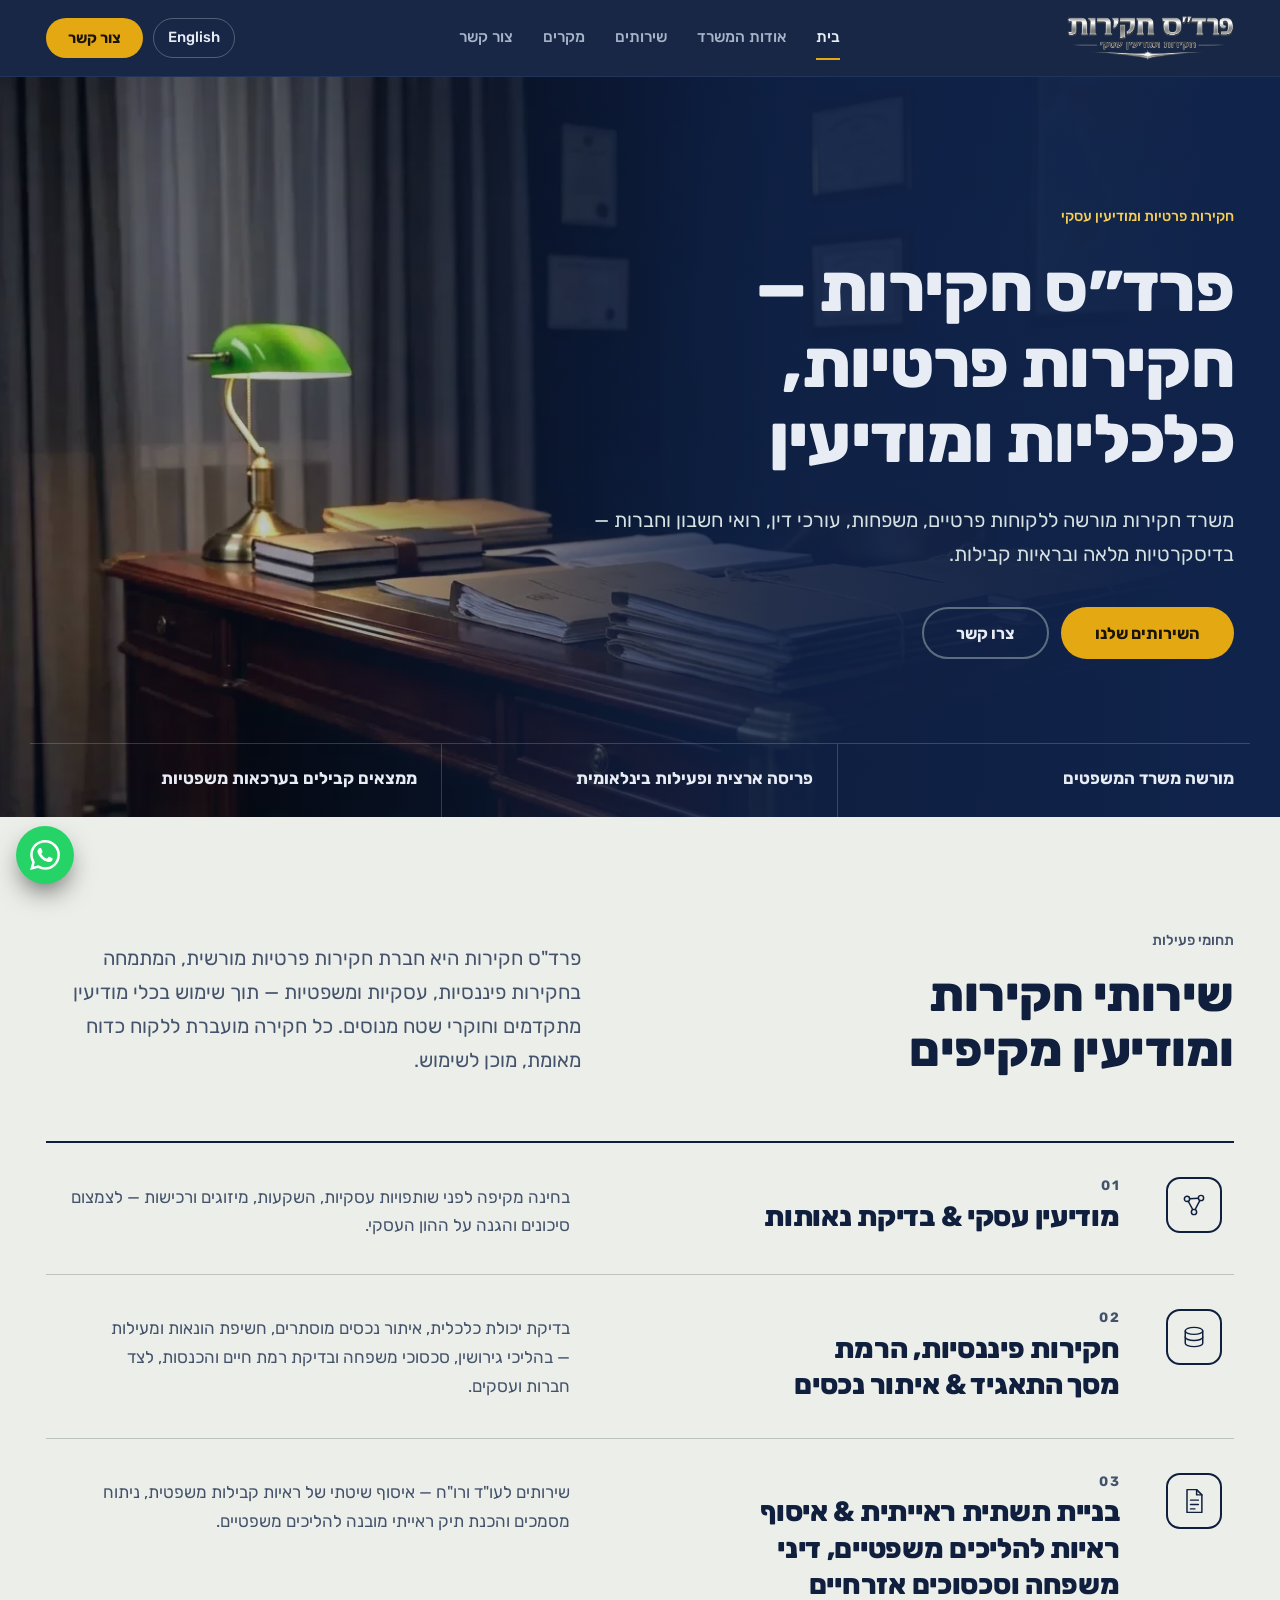
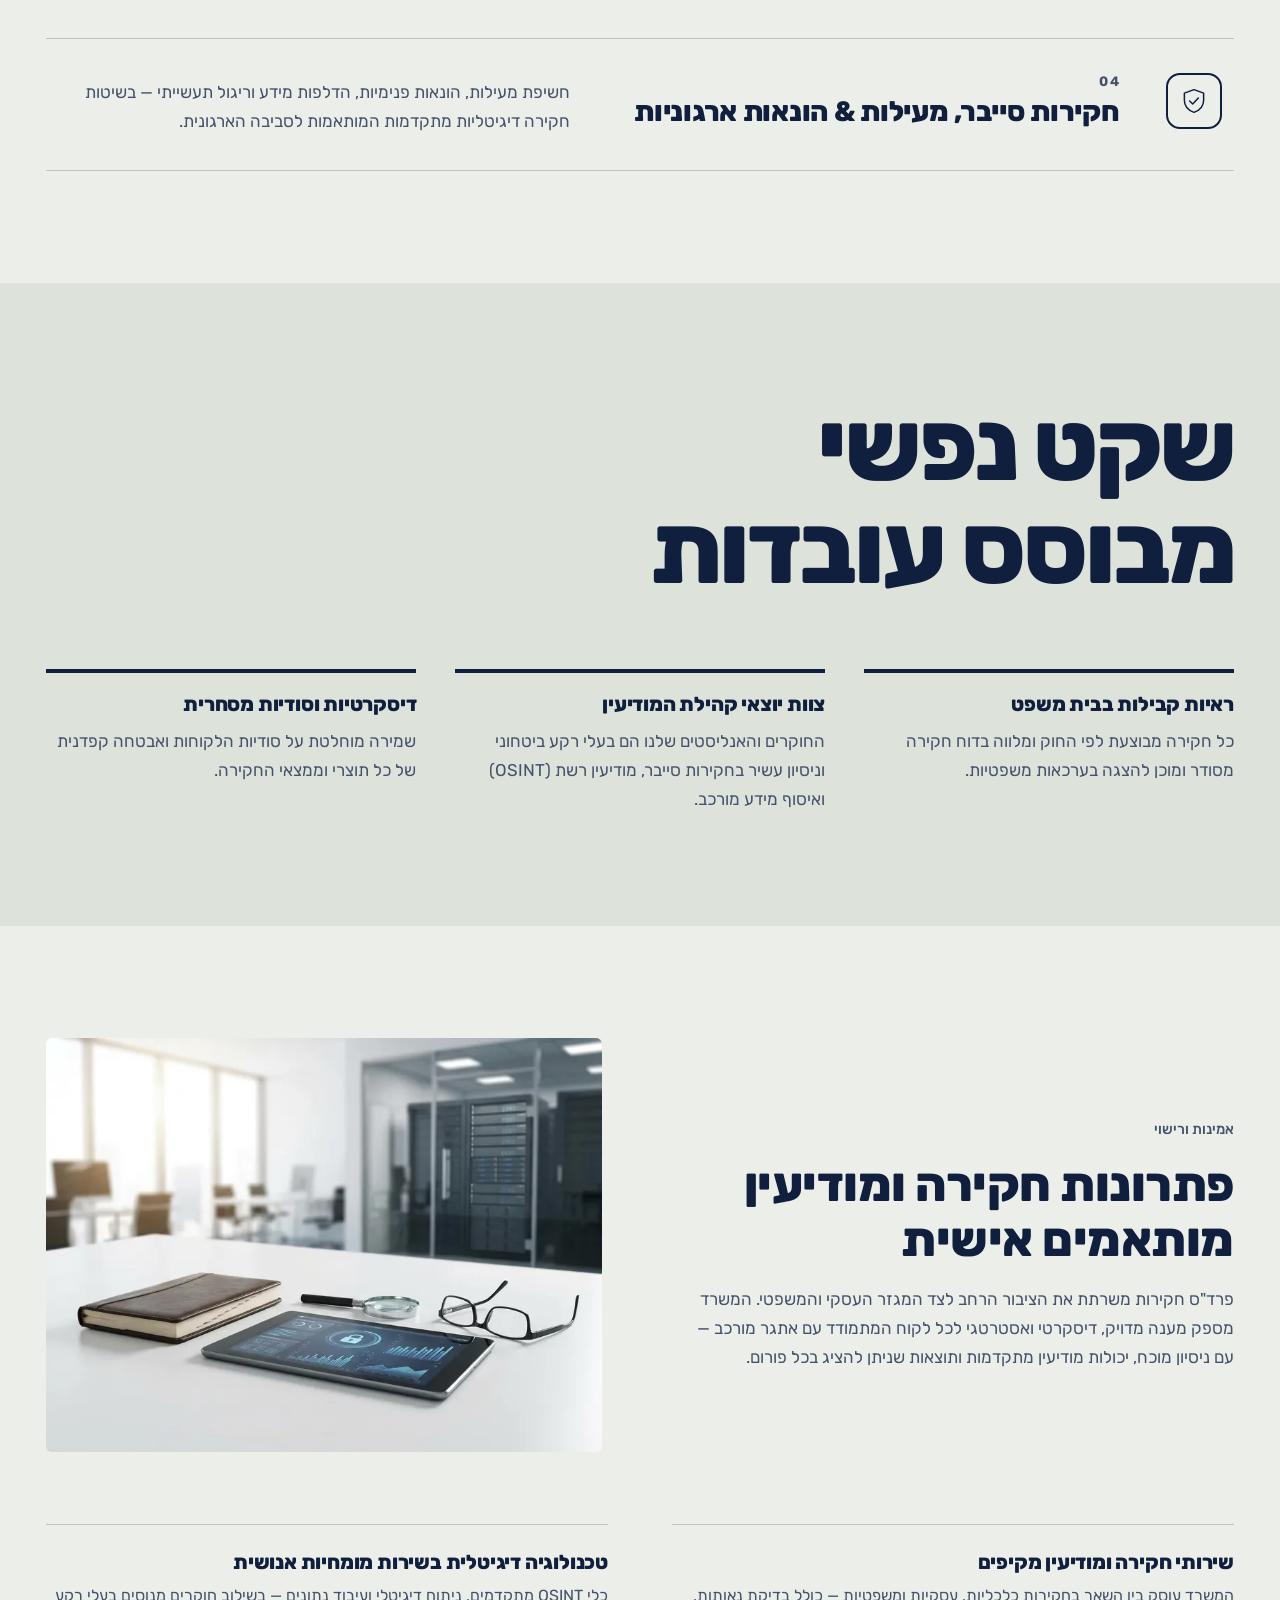
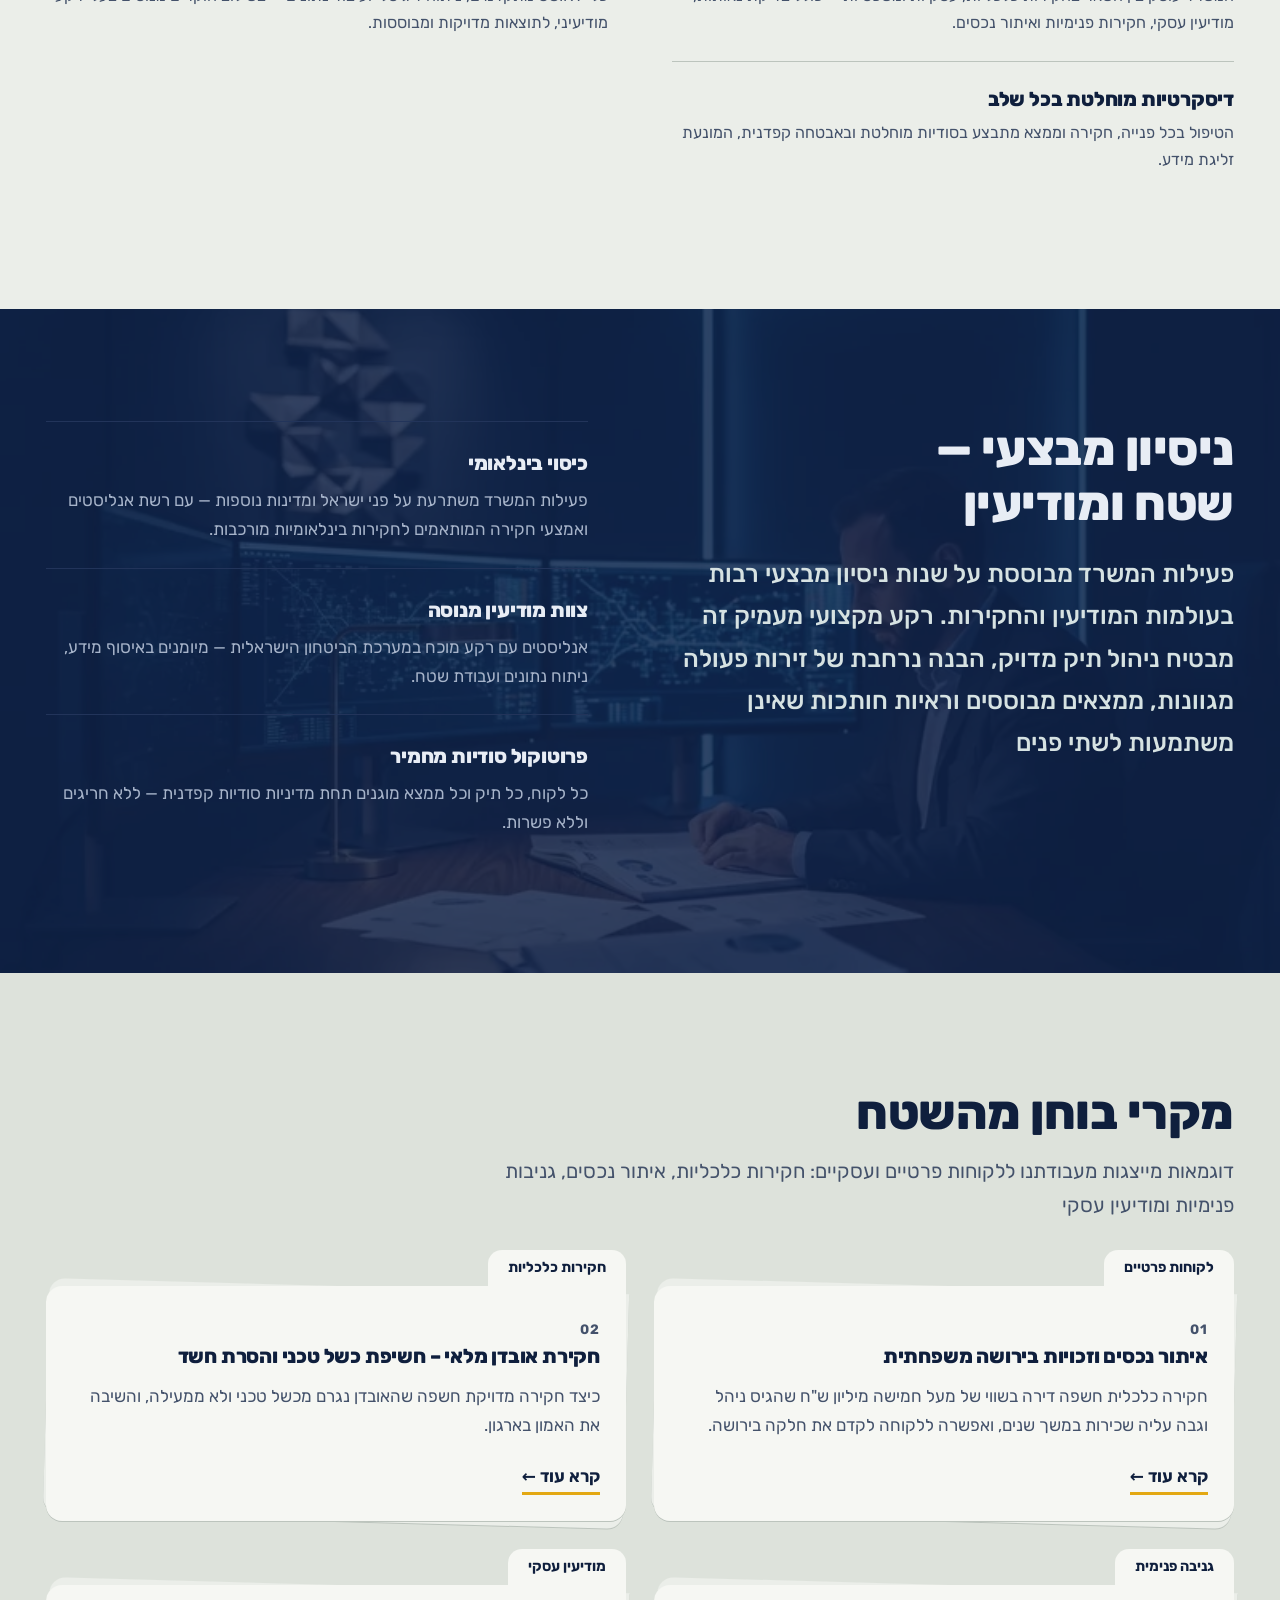
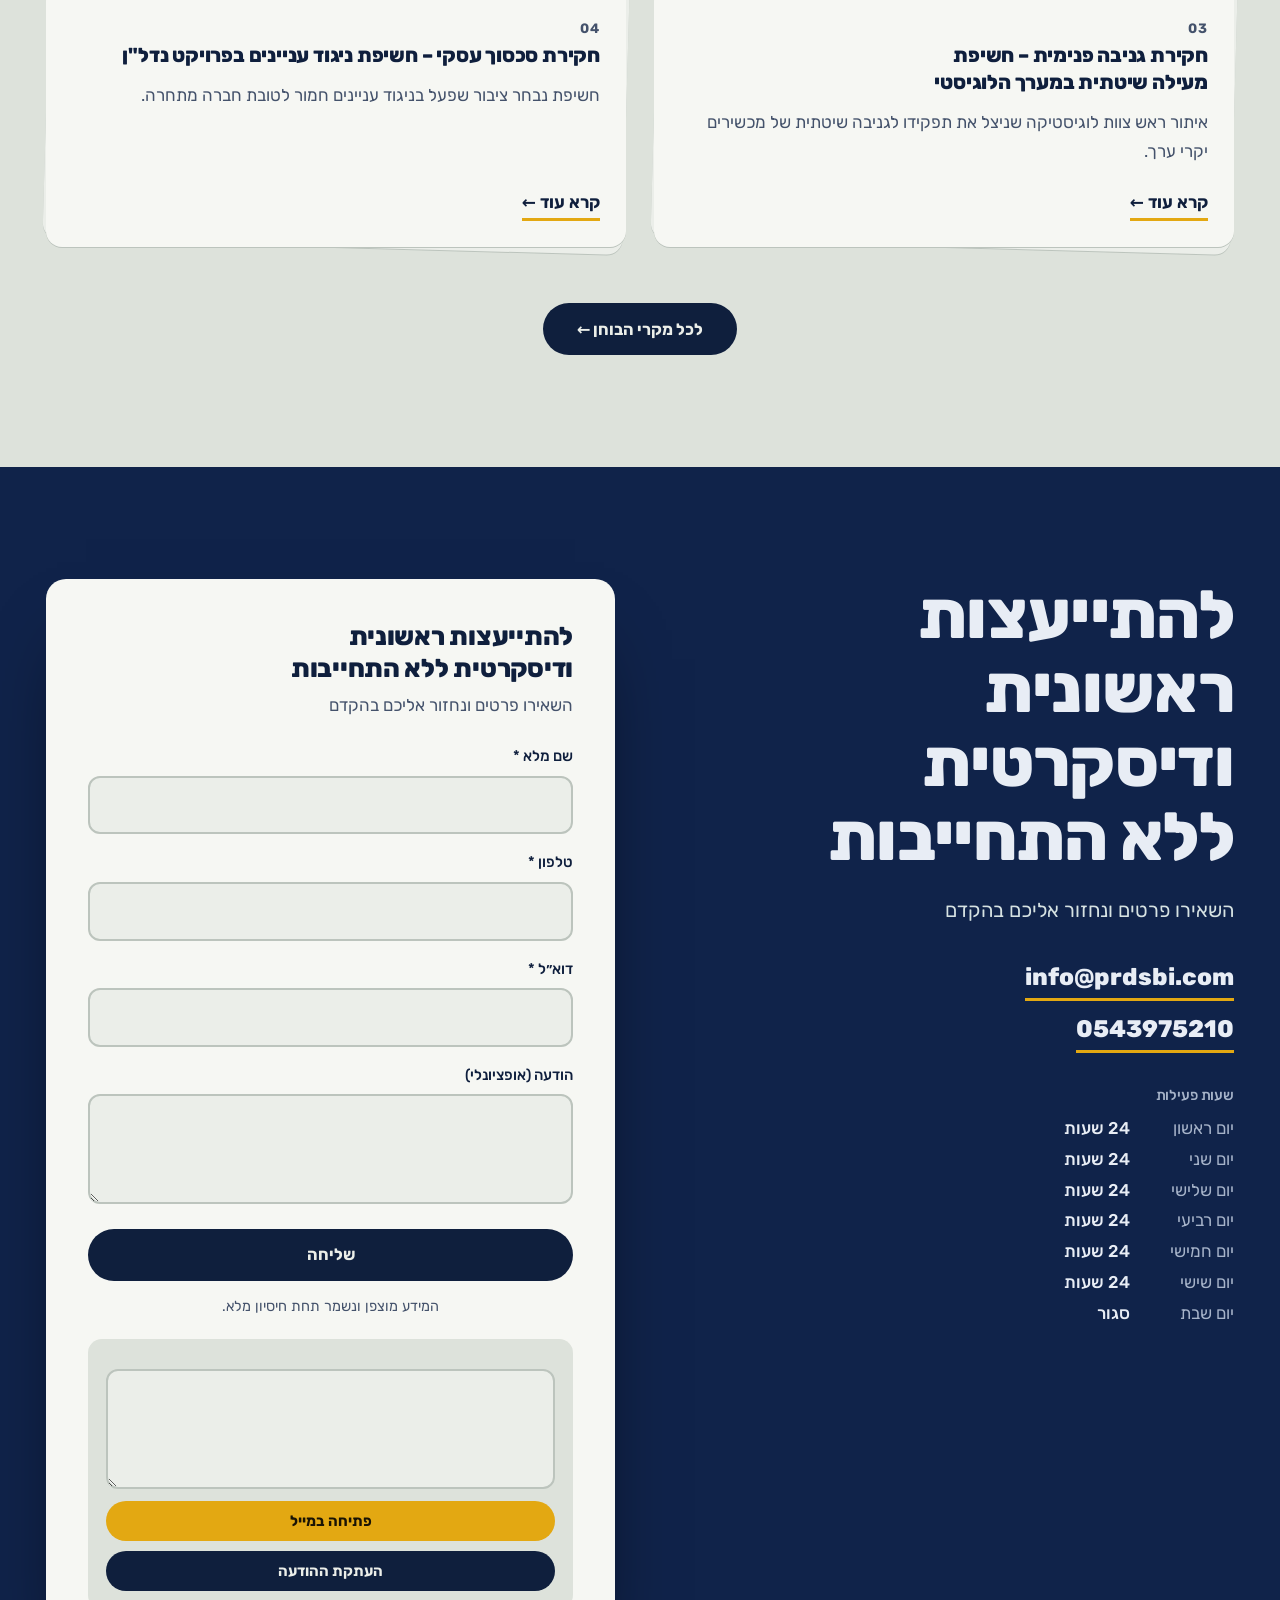
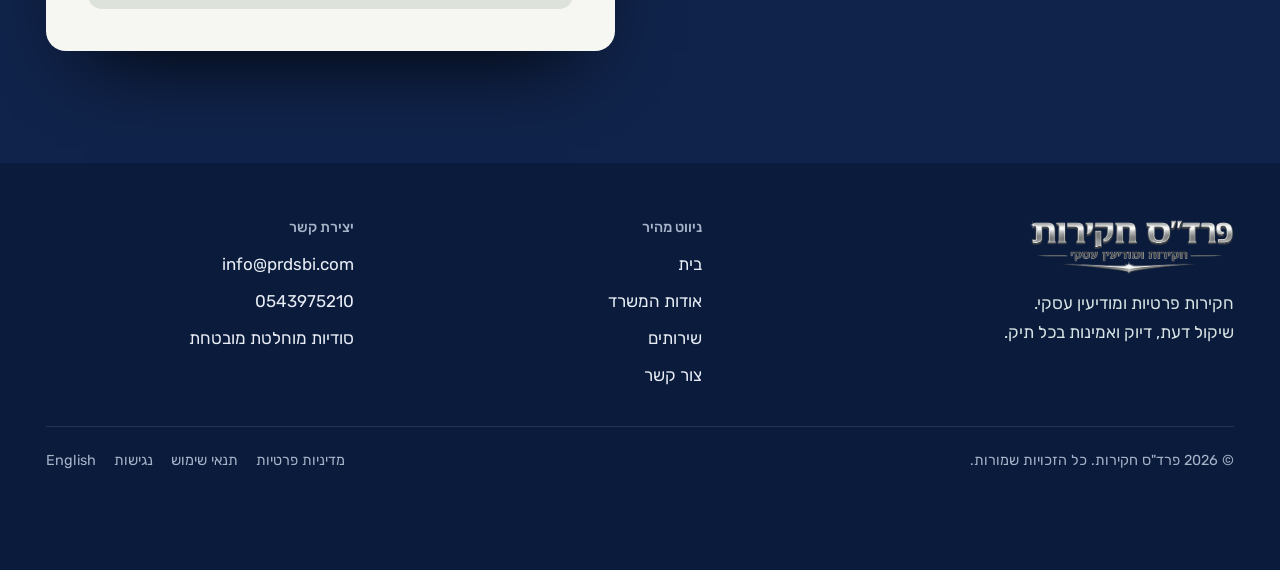
==== index.html @ 91881885 "Navy theme, content updates and family inheritance case study - Replace the near-black theme with de" ====
<!DOCTYPE html>
<html lang="he" dir="rtl">
<head>
<meta charset="utf-8">
<meta name="viewport" content="width=device-width,initial-scale=1,viewport-fit=cover">
<title>פרד&quot;ס חקירות — חקירות פרטיות ומודיעין עסקי</title>
<meta name="description" content="פרד&quot;ס חקירות – משרד חקירות פרטיות ומודיעין עסקי מורשה מטעם משרד המשפטים: חקירות כלכליות, איתור נכסים, בדיקות נאותות, בדיקות רקע וחקירות סייבר, בישראל ובחו&quot;ל.">
<link rel="canonical" href="https://prdsbi.com/">
<link rel="alternate" hreflang="he" href="https://prdsbi.com/">
<link rel="alternate" hreflang="en" href="https://prdsbi.com/en/">
<link rel="alternate" hreflang="x-default" href="https://prdsbi.com/">
<meta property="og:type" content="website">
<meta property="og:title" content="פרד&quot;ס חקירות — חקירות פרטיות ומודיעין עסקי">
<meta property="og:description" content="פרד&quot;ס חקירות – משרד חקירות פרטיות ומודיעין עסקי מורשה מטעם משרד המשפטים: חקירות כלכליות, איתור נכסים, בדיקות נאותות, בדיקות רקע וחקירות סייבר, בישראל ובחו&quot;ל.">
<meta property="og:url" content="https://prdsbi.com/">
<meta property="og:locale" content="he_IL">
<meta property="og:locale:alternate" content="en_US">
<meta name="claude:viewport-fit-sides" content="cover">
<link rel="preconnect" href="https://fonts.googleapis.com">
<link rel="preconnect" href="https://fonts.gstatic.com" crossorigin>
<link href="https://fonts.googleapis.com/css2?family=Rubik:wght@400;500;700;800&display=swap" rel="stylesheet">
<style>
/* Layout: photo hero on deep petrol, light editorial body, big Rubik headings, hash-routed pages (home, about, services, cases, contact, legal). */
:root{
  --bg:#ebeee9;
  --surface:#f6f7f3;
  --surface-2:#dde2db;
  --ink:#0f1f3d;
  --ink-2:#44526b;
  --line:#bcc4bd;
  --deep:#10234a;
  --deep-2:#0b1b3b;
  --deep-ink:#e8edf5;
  --deep-mute:#a6b3c9;
  --deep-line:#22345a;
  --tape:#e3a812;
  --tape-hi:#f6cd55;
  --tape-ink:#1a1405;
  --font:'Rubik','Segoe UI',system-ui,sans-serif;
  --t-sm:.9rem; --t-base:1.0625rem; --t-lg:1.25rem; --t-xl:1.6rem;
  --t-2xl:clamp(1.9rem,4vw,3rem); --t-3xl:clamp(2.3rem,5.4vw,4.2rem); --t-4xl:clamp(2.5rem,8vw,6.2rem);
  --ease:cubic-bezier(.16,1,.3,1);
  --img-hero:url("[data-uri]");
  --img-deep:url("[data-uri]");
  --img-cases:url("[data-uri]");
  color-scheme:light;
}
@media (prefers-color-scheme: dark){
  :root:not([data-theme="light"]){
    --bg:#0b1428; --surface:#13223f; --surface-2:#0f1c35; --ink:#e8edf5; --ink-2:#a3b0c7; --line:#283b5f;
    --deep:#0d1d3f; --deep-2:#091631; --deep-line:#22365c;
    color-scheme:dark;
  }
}
:root[data-theme="dark"]{
  --bg:#0b1428; --surface:#13223f; --surface-2:#0f1c35; --ink:#e8edf5; --ink-2:#a3b0c7; --line:#283b5f;
  --deep:#0d1d3f; --deep-2:#091631; --deep-line:#22365c;
  color-scheme:dark;
}
*{box-sizing:border-box}
body{margin:0;background:var(--bg);color:var(--ink);font-family:var(--font);font-size:var(--t-base);line-height:1.7;-webkit-font-smoothing:antialiased}
body::before{content:"";position:fixed;inset:0 0 auto;height:env(safe-area-inset-top,0px);z-index:60;background:var(--deep-2)}
h1,h2,h3{font-family:var(--font);margin:0;text-wrap:balance;font-weight:800;letter-spacing:-.01em}
p{margin:0;text-wrap:pretty}
a{color:inherit}
ul{margin:0;padding:0;list-style:none}
img{max-width:100%;display:block}
:focus-visible{outline:3px solid var(--tape);outline-offset:3px}
.in{max-width:1220px;margin:0 auto;padding-left:max(16px,env(safe-area-inset-left,0px));padding-right:max(16px,env(safe-area-inset-right,0px))}
.band{padding-block:clamp(56px,9vw,112px)}
.skip{position:absolute;top:12px;inset-inline-start:12px;width:1px;height:1px;overflow:hidden;clip-path:inset(50%);white-space:nowrap}
.skip:focus{width:auto;height:auto;overflow:visible;clip-path:none;z-index:99;background:var(--tape);color:var(--tape-ink);padding:8px 14px}

.btn{display:inline-flex;align-items:center;justify-content:center;gap:8px;min-height:52px;padding:0 32px;border-radius:999px;font:700 1.02rem var(--font);text-decoration:none;border:2px solid transparent;cursor:pointer;transition:transform .15s var(--ease),background .15s,color .15s,border-color .15s,box-shadow .2s}
.btn:active{transform:scale(.98)}
.btn-tape{background:var(--tape);color:var(--tape-ink)}
.btn-tape:hover{background:var(--tape-hi);box-shadow:0 0 32px -4px #e3a812aa}
.btn-line{border-color:#9db3b588;color:var(--deep-ink);background:transparent}
.btn-line:hover{border-color:var(--deep-ink);background:#ffffff14}
.btn-ink{background:var(--ink);color:var(--bg)}
.btn-ink:hover{background:var(--ink-2)}
.btn-sm{min-height:40px;padding:0 20px;font-size:.93rem}

/* header */
.top{position:sticky;top:env(safe-area-inset-top,0px);z-index:50;background:color-mix(in srgb,var(--deep-2) 94%,transparent);backdrop-filter:blur(10px);color:var(--deep-ink);border-bottom:1px solid var(--deep-line)}
.top .in{display:flex;align-items:center;justify-content:space-between;gap:20px;height:76px}
.logo{display:block;flex:none}
.logo img{height:46px;width:auto}
.menu{display:flex;gap:30px}
.menu a{text-decoration:none;color:var(--deep-mute);font-weight:500;font-size:.97rem;padding:8px 0;border-bottom:2px solid transparent;transition:color .15s,border-color .15s}
.menu a:hover,.menu a[aria-current]{color:var(--deep-ink);border-color:var(--tape)}
.burger{display:none;background:none;border:0;color:var(--deep-ink);width:44px;height:44px;cursor:pointer;padding:0}
.burger span,.burger span::before,.burger span::after{display:block;width:24px;height:2px;background:currentColor;position:relative;margin:auto;content:""}
.burger span::before{position:absolute;top:-7px;left:0}
.burger span::after{position:absolute;top:7px;left:0}
.topcta{display:inline-flex}
@media(max-width:900px){
  .burger{display:block}
  .menu{display:none;position:absolute;top:76px;left:0;right:0;flex-direction:column;gap:0;background:var(--deep-2);border-bottom:1px solid var(--deep-line);padding:8px max(16px,env(safe-area-inset-right,0px)) 16px}
  .menu.open{display:flex}
  .menu a{padding:14px 0;border-bottom:1px solid var(--deep-line);font-size:1.05rem}
  .topcta{display:none}
}

/* hero */
.hero{position:relative;background:var(--deep);color:var(--deep-ink);overflow:hidden;isolation:isolate}
.hero::before{content:"";position:absolute;inset:0;z-index:-2;background:var(--img-hero) center/cover no-repeat;transform:scaleX(-1)}
.hero::after{content:"";position:absolute;inset:0;z-index:-1;background:linear-gradient(to left,var(--deep) 4%,color-mix(in srgb,var(--deep) 86%,transparent) 40%,color-mix(in srgb,var(--deep) 25%,transparent) 80%)}
.hero-copy{padding-block:clamp(60px,10vw,132px) clamp(48px,7vw,84px);max-width:680px}
.hero small{display:block;color:var(--tape-hi);font-size:var(--t-sm);font-weight:500;margin-bottom:22px}
.hero h1{font-size:var(--t-3xl);line-height:1.12;margin-bottom:26px}
.hero .lead{font-size:var(--t-lg);color:#d6e2e2;max-width:56ch;margin-bottom:36px}
.cta{display:flex;flex-wrap:wrap;gap:12px}
.creds{position:relative;display:grid;grid-template-columns:repeat(3,1fr);max-width:1220px;margin:0 auto;padding-left:max(16px,env(safe-area-inset-left,0px));padding-right:max(16px,env(safe-area-inset-right,0px));border-top:1px solid #ffffff2e}
.creds li{padding:22px 0 26px;padding-inline-end:20px;font-weight:700;font-size:1.05rem;line-height:1.45}
.creds li+li{padding-inline-start:24px;border-inline-start:1px solid #ffffff2e}
@media(max-width:860px){
  .hero::after{background:linear-gradient(to bottom,color-mix(in srgb,var(--deep) 84%,transparent),color-mix(in srgb,var(--deep) 72%,transparent))}
  .creds{grid-template-columns:1fr}
  .creds li,.creds li+li{padding-inline:0;border-inline-start:0}
  .creds li+li{border-top:1px solid #ffffff2e}
}

/* inner page header */
.phead{position:relative;background:var(--deep);color:var(--deep-ink);isolation:isolate;overflow:hidden;padding-block:clamp(52px,8vw,104px)}
.phead::before{content:"";position:absolute;inset:0;z-index:-2;background:var(--ph,var(--img-hero)) center/cover no-repeat}
.phead::after{content:"";position:absolute;inset:0;z-index:-1;background:linear-gradient(to left,var(--deep) 8%,color-mix(in srgb,var(--deep) 88%,transparent) 55%,color-mix(in srgb,var(--deep) 60%,transparent))}
.phead small{display:block;color:var(--tape-hi);font-weight:500;font-size:var(--t-sm);margin-bottom:16px}
.phead h1{font-size:var(--t-3xl);line-height:1.12;max-width:20ch;margin-bottom:22px}
.phead .lead{font-size:var(--t-lg);color:#d6e2e2;max-width:62ch}
.phead .lead+.lead{margin-top:14px}

/* shared blocks */
.muted-label{display:block;color:var(--ink-2);font-weight:500;font-size:var(--t-sm);margin-bottom:14px}
.h2{font-size:var(--t-2xl);line-height:1.15}
.lede{color:var(--ink-2);font-size:var(--t-lg)}
.sec-head{display:grid;grid-template-columns:minmax(0,1.1fr) minmax(0,1fr);gap:clamp(24px,5vw,80px);align-items:end;margin-bottom:clamp(36px,6vw,64px)}
.sec-head p{color:var(--ink-2);font-size:var(--t-lg);max-width:52ch}
.stack{max-width:760px;margin-bottom:clamp(36px,5vw,56px)}
.stack .h2{margin-bottom:14px}
.alt{background:var(--surface-2)}
.split{display:grid;grid-template-columns:minmax(0,1fr) minmax(0,1fr);gap:clamp(28px,6vw,88px);align-items:center}
.split .pic,.split img{border-radius:6px;width:100%}
.split img{height:auto}
.pic{background:center/cover no-repeat;min-height:340px;border-radius:6px}
.split .h2{margin-bottom:18px}
.split p+p{margin-top:14px}
.split p{color:var(--ink-2)}
@media(max-width:860px){.sec-head,.split{grid-template-columns:1fr}}
.tags{display:flex;flex-wrap:wrap;gap:10px}
.tags li{border:2px solid var(--ink);border-radius:999px;padding:6px 18px;font-weight:500;font-size:.97rem}
.deep .tags li{border-color:var(--deep-mute)}
.grid3{display:grid;grid-template-columns:repeat(3,minmax(0,1fr));gap:clamp(22px,3vw,40px)}
.grid3 h3,.grid2 h3{font-size:var(--t-lg);margin-bottom:10px;padding-top:18px;border-top:4px solid var(--ink);line-height:1.3}
.grid3 p,.grid2 p{color:var(--ink-2)}
.grid2{display:grid;grid-template-columns:repeat(2,minmax(0,1fr));gap:34px clamp(28px,5vw,72px)}
@media(max-width:860px){.grid3,.grid2{grid-template-columns:1fr}}
.checks li{position:relative;padding:10px 0;padding-inline-start:34px;border-bottom:1px solid var(--line);font-weight:500}
.checks li::before{content:"";position:absolute;inset-inline-start:4px;top:19px;width:12px;height:7px;border-left:3px solid var(--tape);border-bottom:3px solid var(--tape);transform:rotate(-45deg)}

/* home services rows */
.rows{border-top:2px solid var(--ink)}
.rows article{display:grid;grid-template-columns:64px minmax(0,5fr) minmax(0,5fr);gap:clamp(18px,3vw,44px);align-items:start;padding:34px 12px;border-bottom:1px solid var(--line);transition:background .25s,padding .3s var(--ease)}
.rows article:hover{background:var(--surface);padding-inline:28px}
.rows h3{font-size:clamp(1.3rem,2.2vw,1.75rem);line-height:1.3}
.rows p{color:var(--ink-2);padding-top:.3em}
.ico{width:56px;height:56px;border-radius:14px;border:2px solid var(--ink);display:grid;place-items:center;transition:background .25s,color .25s,border-color .25s}
.rows article:hover .ico{background:var(--tape);border-color:var(--tape);color:var(--tape-ink)}
.ico svg{width:28px;height:28px;fill:none;stroke:currentColor;stroke-width:1.7;stroke-linecap:round;stroke-linejoin:round}
@media(max-width:860px){.rows article{grid-template-columns:1fr;gap:14px;padding:26px 4px}.rows article:hover{padding-inline:4px}}

/* promise */
.promise h2{font-size:var(--t-4xl);line-height:1.04;letter-spacing:-.03em;margin-bottom:clamp(36px,6vw,68px);max-width:12ch}

/* deep band w/ photo */
.deep{background:var(--deep);color:var(--deep-ink);position:relative;isolation:isolate;overflow:hidden}
.deep.photo::before{content:"";position:absolute;inset:0;z-index:-2;background:var(--img-deep) center/cover no-repeat}
.deep.photo::after{content:"";position:absolute;inset:0;z-index:-1;background:color-mix(in srgb,var(--deep) 84%,transparent)}
.exp{display:grid;grid-template-columns:minmax(0,1.05fr) minmax(0,1fr);gap:clamp(32px,6vw,96px);align-items:start}
.exp .h2{margin-bottom:22px}
.exp .big{font-weight:500;font-size:clamp(1.15rem,2vw,1.55rem);line-height:1.7;color:#d6e2e2}
.deep .item{padding:24px 0;border-top:1px solid var(--deep-line)}
.deep .item h3{font-size:var(--t-lg);margin-bottom:6px}
.deep .item p{color:var(--deep-mute)}
@media(max-width:860px){.exp{grid-template-columns:1fr}}
.pairs{display:grid;grid-template-columns:repeat(2,minmax(0,1fr));gap:0 clamp(28px,5vw,72px)}
.pairs>div{padding:24px 0;border-top:1px solid var(--line)}
.n{display:block;font-size:.85rem;font-weight:700;color:var(--ink-2);letter-spacing:.08em;margin-bottom:4px}
.deep .n,.cta-band .n{color:var(--deep-mute)}
.pairs h3{font-size:var(--t-lg);margin-bottom:6px;line-height:1.35}
.pairs p{color:var(--ink-2);font-size:1rem}
@media(max-width:860px){.pairs{grid-template-columns:1fr}}

/* cards: folder */
.cases{display:grid;grid-template-columns:repeat(2,minmax(0,1fr));gap:64px 28px;isolation:isolate}
.folder{position:relative;background:var(--surface);border-radius:16px;border-start-start-radius:0;padding:34px 26px 26px;display:flex;flex-direction:column;transition:transform .3s var(--ease);box-shadow:0 1px 0 var(--line)}
.folder::before{content:"";position:absolute;inset:0;z-index:-1;background:var(--bg);border-radius:inherit;transform:rotate(1.6deg);box-shadow:0 1px 0 var(--line)}
.folder:hover{transform:translateY(-6px)}
.folder .tab{position:absolute;inset-inline-start:0;top:-36px;height:36px;background:var(--surface);border-radius:14px 14px 0 0;padding:0 20px;display:flex;align-items:center;font-weight:700;font-size:.9rem}
.folder h3{font-size:var(--t-lg);line-height:1.35;margin-bottom:12px}
.folder p{color:var(--ink-2);flex:1}
.folder a{margin-top:22px;font-weight:700;text-decoration:none;align-self:flex-start;padding-bottom:2px;border-bottom:3px solid var(--tape)}
.all{margin-top:56px;display:flex;justify-content:center}
@media(max-width:900px){.cases{grid-template-columns:1fr}}

/* about: steps, values */
.steps{display:grid;grid-template-columns:repeat(4,minmax(0,1fr));gap:28px}
.steps li{position:relative;padding-top:64px}
.steps li::before{content:attr(data-n);position:absolute;top:0;inset-inline-start:0;width:48px;height:48px;border-radius:50%;background:var(--tape);color:var(--tape-ink);font-weight:800;display:grid;place-items:center;font-size:1.2rem}
.steps li::after{content:"";position:absolute;top:24px;inset-inline-start:60px;inset-inline-end:-28px;border-top:2px dashed var(--line)}
.steps li:last-child::after{display:none}
.steps h3{font-size:var(--t-lg);margin-bottom:8px;line-height:1.3}
.steps p{color:var(--ink-2);font-size:1rem}
@media(max-width:900px){.steps{grid-template-columns:1fr}.steps li::after{display:none}}

/* services page */
.svc-card{background:var(--surface);border-radius:14px;padding:clamp(24px,3vw,36px);display:flex;flex-direction:column;gap:12px}
.svc-card h3{font-size:var(--t-lg);line-height:1.3}
.svc-card p{color:var(--ink-2)}
.svc-card.lead-card{grid-column:1/-1;background:var(--deep);color:var(--deep-ink)}
.svc-card.lead-card p{color:var(--deep-mute);max-width:70ch}
.svc-card.lead-card .checks li{border-color:var(--deep-line)}
.badge{align-self:flex-start;background:var(--tape);color:var(--tape-ink);font-weight:700;font-size:.8rem;padding:2px 12px;border-radius:999px}
.svc-grid{display:grid;grid-template-columns:repeat(2,minmax(0,1fr));gap:20px}
@media(max-width:760px){.svc-grid{grid-template-columns:1fr}}
.stats{display:grid;grid-template-columns:repeat(3,1fr);gap:20px;margin-top:40px}
.stats div{border-top:4px solid var(--tape);padding-top:14px}
.stats b{display:block;font-size:clamp(1.8rem,3.4vw,2.6rem);font-weight:800;line-height:1.1}
.stats span{color:var(--deep-mute)}
.subs{display:grid;grid-template-columns:repeat(2,minmax(0,1fr));gap:0 clamp(28px,5vw,72px)}
.subs>div{padding:22px 0;border-top:1px solid var(--line)}
.subs h3{font-size:1.15rem;margin-bottom:6px}
.subs p{color:var(--ink-2);font-size:1rem}
@media(max-width:760px){.subs,.stats{grid-template-columns:1fr}}

/* case full */
.case-full{background:var(--surface);border-radius:18px;border-start-start-radius:0;padding:clamp(24px,4vw,48px);margin-top:64px;position:relative}
.case-full .tab{position:absolute;inset-inline-start:0;top:-38px;height:38px;background:var(--surface);border-radius:14px 14px 0 0;padding:0 22px;display:flex;align-items:center;font-weight:700;font-size:.92rem}
.case-full h2{font-size:var(--t-2xl);line-height:1.2;margin-bottom:14px}
.case-full .intro{color:var(--ink-2);font-size:var(--t-lg);max-width:70ch;margin-bottom:26px}
.meta{display:flex;flex-wrap:wrap;gap:12px 40px;padding:18px 0;border-block:1px solid var(--line);margin-bottom:12px}
.meta dt{font-size:var(--t-sm);color:var(--ink-2)}
.meta dd{margin:0;font-weight:700}
.sect{display:grid;grid-template-columns:200px minmax(0,1fr);gap:12px 36px;padding:24px 0;border-bottom:1px solid var(--line)}
.sect h3{font-size:1.1rem}
.sect p{color:var(--ink-2)}
.sect.res{border-bottom:0}
blockquote{margin:28px 0 0;padding:22px 26px;background:var(--deep);color:var(--deep-ink);border-radius:12px;border-inline-start:6px solid var(--tape)}
blockquote p{font-size:var(--t-lg);line-height:1.6}
blockquote footer{background:none;padding:0;margin-top:10px;color:var(--deep-mute);font-size:.92rem}
@media(max-width:760px){.sect{grid-template-columns:1fr}}

/* contact + forms */
.contact{background:var(--deep);color:var(--deep-ink);position:relative;overflow:hidden}
.contact-grid{position:relative;display:grid;grid-template-columns:minmax(0,1fr) minmax(0,1.05fr);gap:clamp(32px,6vw,96px);align-items:start}
.contact .h2{font-size:var(--t-3xl);margin-bottom:18px;line-height:1.1}
.contact .sub{color:#d6e2e2;font-size:var(--t-lg);margin-bottom:30px}
.reach{display:grid;gap:8px;margin-bottom:34px;font-size:1.5rem;font-weight:800}
.reach a{text-decoration:none;border-bottom:3px solid var(--tape);justify-self:start}
.hours h3{font:500 var(--t-sm) var(--font);color:var(--deep-mute);margin-bottom:10px}
.hours dl{margin:0;display:grid;grid-template-columns:auto auto;max-width:300px;gap:2px 40px;justify-content:start}
.hours dt{color:var(--deep-mute)}
.hours dd{margin:0;font-weight:500}
form{background:var(--surface);color:var(--ink);border-radius:20px;padding:clamp(24px,4vw,42px);box-shadow:0 40px 80px -40px #000}
form h3{font-size:var(--t-xl);margin-bottom:6px;line-height:1.25}
form .fsub{color:var(--ink-2);margin-bottom:24px}
label{display:block;font-weight:500;font-size:.93rem;margin-bottom:6px}
input[type=text],input[type=tel],input[type=email],textarea{width:100%;font:inherit;color:var(--ink);background:var(--bg);border:2px solid var(--line);border-radius:12px;padding:13px 15px;margin-bottom:16px;transition:border-color .15s,box-shadow .15s}
input:focus,textarea:focus{outline:none;border-color:var(--ink);box-shadow:0 0 0 4px #e3a81240}
textarea{min-height:110px;resize:vertical}
.consent{display:flex;gap:10px;align-items:flex-start;font-weight:400;margin-bottom:18px}
.consent input{margin-top:6px;accent-color:var(--tape)}
form .btn{width:100%}
.secure{margin-top:14px;text-align:center;color:var(--ink-2);font-size:var(--t-sm)}
.sent{margin-top:20px;padding:18px;border-radius:14px;background:var(--surface-2);display:grid;gap:12px}
.sent p{font-size:.97rem}
.sent textarea{min-height:120px;margin:0;font-size:.92rem}
.sent .row2{display:flex;gap:10px;flex-wrap:wrap}
@media(max-width:860px){.contact-grid{grid-template-columns:1fr}}
.channels{display:grid;grid-template-columns:repeat(3,minmax(0,1fr));gap:20px}
.channel{background:var(--surface);border-radius:14px;padding:26px}
.channel h3{font-size:var(--t-lg);margin-bottom:4px}
.channel .val{display:block;font-weight:800;font-size:1.3rem;margin:6px 0;text-decoration:none}
.channel p{color:var(--ink-2);font-size:.97rem}
@media(max-width:860px){.channels{grid-template-columns:1fr}}
.cta-band{background:var(--deep);color:var(--deep-ink);text-align:center}
.cta-band h2{font-size:var(--t-2xl);margin-bottom:14px;max-width:24ch;margin-inline:auto}
.cta-band p{color:#d6e2e2;font-size:var(--t-lg);max-width:64ch;margin:0 auto 28px}

/* legal docs */
.doc{max-width:760px}
.doc .upd{color:var(--ink-2);margin-bottom:24px}
.doc h2{font-size:1.45rem;margin:38px 0 10px}
.doc p{margin-bottom:12px;color:var(--ink-2)}
.doc ul{margin:0 0 14px;padding-inline-start:22px;list-style:disc;color:var(--ink-2)}
.doc li{margin-bottom:6px}
.doc strong{color:var(--ink)}

footer.site{background:var(--deep-2);color:var(--deep-ink);padding-block:56px 30px;padding-bottom:max(96px,calc(env(safe-area-inset-bottom,0px) + 80px))}
.fgrid{display:grid;grid-template-columns:1.6fr 1fr 1fr;gap:40px;padding-bottom:36px;border-bottom:1px solid var(--deep-line)}
.fgrid img{height:56px;width:auto;margin-bottom:14px}
footer.site h3{font:500 var(--t-sm) var(--font);color:var(--deep-mute);margin-bottom:14px;letter-spacing:0}
footer.site p{color:#d6e2e2}
footer.site ul{display:grid;gap:8px}
footer.site a{text-decoration:none}
footer.site a:hover{color:var(--tape)}
.fbot{display:flex;justify-content:space-between;flex-wrap:wrap;gap:12px;padding-top:22px;color:var(--deep-mute);font-size:.9rem}
.fbot nav{display:flex;gap:18px;flex-wrap:wrap}
.wa{position:fixed;z-index:40;inset-inline-end:max(16px,env(safe-area-inset-left,0px),env(safe-area-inset-right,0px));bottom:max(16px,env(safe-area-inset-bottom,0px));width:58px;height:58px;display:grid;place-items:center;background:#25d366;color:#fff;border-radius:50%;box-shadow:0 12px 28px -8px #000b;transition:transform .15s var(--ease)}
.wa:hover{transform:scale(1.06)}
.wa svg{width:30px;height:30px;fill:currentColor}
/* line icons (replace emojis) */
.i{width:18px;height:18px;flex:none;fill:none;stroke:currentColor;stroke-width:1.8;stroke-linecap:round;stroke-linejoin:round}
.tags li{display:inline-flex;align-items:center;gap:8px}
.em{display:grid;place-items:center;width:52px;height:52px;border-radius:12px;border:2px solid var(--ink);margin-bottom:14px}
.em .i{width:26px;height:26px;stroke-width:1.6}
@media(max-width:760px){.fgrid{grid-template-columns:1fr}}
@media (prefers-reduced-motion: reduce){*,*::before,*::after{animation-duration:.01ms!important;transition-duration:.01ms!important;scroll-behavior:auto!important}}

/* language switch */
.lang{display:inline-flex;align-items:center;min-height:40px;padding:0 14px;border:1px solid #9db3b566;border-radius:999px;color:var(--deep-ink);text-decoration:none;font-weight:500;font-size:.92rem;flex:none}
.lang:hover{border-color:var(--deep-ink);background:#ffffff14}
.top .acts{display:flex;align-items:center;gap:10px}
/* left-to-right (English): text sits on the left, so the dark side of the photo overlays moves there */
[dir=ltr] .hero::before{transform:none}
[dir=ltr] .hero::after{background:linear-gradient(to right,var(--deep) 4%,color-mix(in srgb,var(--deep) 86%,transparent) 40%,color-mix(in srgb,var(--deep) 25%,transparent) 80%)}
[dir=ltr] .phead::after{background:linear-gradient(to right,var(--deep) 8%,color-mix(in srgb,var(--deep) 88%,transparent) 55%,color-mix(in srgb,var(--deep) 60%,transparent))}
[dir=ltr] h1,[dir=ltr] h2,[dir=ltr] h3{letter-spacing:-.015em}
[dir=ltr] .hero-copy{max-width:720px}
@media(max-width:860px){[dir=ltr] .hero::after{background:linear-gradient(to bottom,color-mix(in srgb,var(--deep) 84%,transparent),color-mix(in srgb,var(--deep) 72%,transparent))}}

</style>
</head>
<body>
<a class="skip" href="#maincontent">דלג לתוכן הראשי</a>

<header class="top">
  <div class="in">
    <a class="logo" href="#home"><img src="[data-uri]" alt="פרד״ס חקירות — חקירות ומודיעין עסקי" width="170" height="46"></a>
    <nav class="menu" id="menu" aria-label="ניווט ראשי">
      <a href="#home" data-nav="home">בית</a>
      <a href="#about" data-nav="about">אודות המשרד</a>
      <a href="#services" data-nav="services">שירותים</a>
      <a href="#cases" data-nav="cases">מקרים</a>
      <a href="#contact" data-nav="contact">צור קשר</a>
    </nav>
    <div class="acts">
      <a class="lang" href="en/" data-lang-switch="en/" hreflang="en" lang="en">English</a>
      <a class="btn btn-tape btn-sm topcta" href="#contact">צור קשר</a>
      <button class="burger" id="burger" type="button" aria-label="תפריט" aria-expanded="false" aria-controls="menu"><span></span></button>
    </div>
  </div>
</header>

<main id="maincontent">

<!-- ============ HOME ============ -->
<div data-view="home">
  <section class="hero">
    <div class="in">
      <div class="hero-copy">
        <small>חקירות פרטיות ומודיעין עסקי</small>
        <h1>פרד״ס חקירות — חקירות פרטיות, כלכליות ומודיעין</h1>
        <p class="lead">משרד חקירות מורשה ללקוחות פרטיים, משפחות, עורכי דין, רואי חשבון וחברות — בדיסקרטיות מלאה ובראיות קבילות.</p>
        <div class="cta">
          <a class="btn btn-tape" href="#services">השירותים שלנו</a>
          <a class="btn btn-line" href="#contact">צרו קשר</a>
        </div>
      </div>
    </div>
    <ul class="creds"><li>מורשה משרד המשפטים</li><li>פריסה ארצית ופעילות בינלאומית</li><li>ממצאים קבילים בערכאות משפטיות</li></ul>
  </section>

  <section class="band">
    <div class="in">
      <div class="sec-head">
        <div>
          <span class="muted-label">תחומי פעילות</span>
          <h2 class="h2">שירותי חקירות ומודיעין מקיפים</h2>
        </div>
        <p>פרד"ס חקירות היא חברת חקירות פרטיות מורשית, המתמחה בחקירות פיננסיות, עסקיות ומשפטיות — תוך שימוש בכלי מודיעין מתקדמים וחוקרי שטח מנוסים. כל חקירה מועברת ללקוח כדוח מאומת, מוכן לשימוש.</p>
      </div>
      <div class="rows">
        <article>
          <div class="ico"><svg viewBox="0 0 32 32" aria-hidden="true"><circle cx="8" cy="9" r="3"/><circle cx="24" cy="8" r="3"/><circle cx="16" cy="24" r="3"/><path d="M11 8.8l10-.6M9.4 11.7l5.2 9.6M22.8 10.7l-5.6 10.6"/></svg></div>
          <h3><span class="n">01</span>מודיעין עסקי &amp; בדיקת נאותות</h3>
          <p>בחינה מקיפה לפני שותפויות עסקיות, השקעות, מיזוגים ורכישות — לצמצום סיכונים והגנה על ההון העסקי.</p>
        </article>
        <article>
          <div class="ico"><svg viewBox="0 0 32 32" aria-hidden="true"><ellipse cx="16" cy="9" rx="10" ry="4"/><path d="M6 9v7c0 2.2 4.5 4 10 4s10-1.8 10-4V9"/><path d="M6 16v7c0 2.2 4.5 4 10 4s10-1.8 10-4v-7"/></svg></div>
          <h3><span class="n">02</span>חקירות פיננסיות, הרמת מסך התאגיד &amp; איתור נכסים</h3>
          <p>בדיקת יכולת כלכלית, איתור נכסים מוסתרים, חשיפת הונאות ומעילות — בהליכי גירושין, סכסוכי משפחה ובדיקת רמת חיים והכנסות, לצד חברות ועסקים.</p>
        </article>
        <article>
          <div class="ico"><svg viewBox="0 0 32 32" aria-hidden="true"><path d="M8 3h11l6 6v20H8z"/><path d="M19 3v6h6M12 15h9M12 20h9M12 25h5"/></svg></div>
          <h3><span class="n">03</span>בניית תשתית ראייתית &amp; איסוף ראיות להליכים משפטיים, דיני משפחה וסכסוכים אזרחיים</h3>
          <p>שירותים לעו"ד ורו"ח — איסוף שיטתי של ראיות קבילות משפטית, ניתוח מסמכים והכנת תיק ראייתי מובנה להליכים משפטיים.</p>
        </article>
        <article>
          <div class="ico"><svg viewBox="0 0 32 32" aria-hidden="true"><path d="M16 3l11 4v8c0 7-4.5 11.5-11 14C9.5 26.5 5 22 5 15V7z"/><path d="M11 16l3.5 3.5L21 12.5"/></svg></div>
          <h3><span class="n">04</span>חקירות סייבר, מעילות &amp; הונאות ארגוניות</h3>
          <p>חשיפת מעילות, הונאות פנימיות, הדלפות מידע וריגול תעשייתי — בשיטות חקירה דיגיטליות מתקדמות המותאמות לסביבה הארגונית.</p>
        </article>
      </div>
    </div>
  </section>

  <section class="band alt promise">
    <div class="in">
      <h2>שקט נפשי מבוסס עובדות</h2>
      <div class="grid3">
        <div><h3>ראיות קבילות בבית משפט</h3><p>כל חקירה מבוצעת לפי החוק ומלווה בדוח חקירה מסודר ומוכן להצגה בערכאות משפטיות.</p></div>
        <div><h3>צוות יוצאי קהילת המודיעין</h3><p>החוקרים והאנליסטים שלנו הם בעלי רקע ביטחוני וניסיון עשיר בחקירות סייבר, מודיעין רשת (OSINT) ואיסוף מידע מורכב.</p></div>
        <div><h3>דיסקרטיות וסודיות מסחרית</h3><p>שמירה מוחלטת על סודיות הלקוחות ואבטחה קפדנית של כל תוצרי וממצאי החקירה.</p></div>
      </div>
    </div>
  </section>

  <section class="band">
    <div class="in">
      <div class="split" style="margin-bottom:clamp(40px,6vw,72px)">
        <div>
          <span class="muted-label">אמינות ורישוי</span>
          <h2 class="h2">פתרונות חקירה ומודיעין מותאמים אישית</h2>
          <p style="margin-top:18px">פרד"ס חקירות משרתת את הציבור הרחב לצד המגזר העסקי והמשפטי. המשרד מספק מענה מדויק, דיסקרטי ואסטרטגי לכל לקוח המתמודד עם אתגר מורכב — עם ניסיון מוכח, יכולות מודיעין מתקדמות ותוצאות שניתן להציג בכל פורום.</p>
        </div>
        <img src="[data-uri]" alt="משרד חקירות מקצועי — פרד״ס חקירות" width="800" height="597" loading="lazy">
      </div>
      <div class="pairs">
        <div><h3>שירותי חקירה ומודיעין מקיפים</h3><p>המשרד עוסק בין השאר בחקירות כלכליות, עסקיות ומשפטיות — כולל בדיקת נאותות, מודיעין עסקי, חקירות פנימיות ואיתור נכסים.</p></div>
        <div><h3>טכנולוגיה דיגיטלית בשירות מומחיות אנושית</h3><p>כלי OSINT מתקדמים, ניתוח דיגיטלי ועיבוד נתונים — בשילוב חוקרים מנוסים בעלי רקע מודיעיני, לתוצאות מדויקות ומבוססות.</p></div>
        <div><h3>דיסקרטיות מוחלטת בכל שלב</h3><p>הטיפול בכל פנייה, חקירה וממצא מתבצע בסודיות מוחלטת ובאבטחה קפדנית, המונעת זליגת מידע.</p></div>
      </div>
    </div>
  </section>

  <section class="band deep photo">
    <div class="in exp">
      <div>
        <h2 class="h2">ניסיון מבצעי — שטח ומודיעין</h2>
        <p class="big">פעילות המשרד מבוססת על שנות ניסיון מבצעי רבות בעולמות המודיעין והחקירות. רקע מקצועי מעמיק זה מבטיח ניהול תיק מדויק, הבנה נרחבת של זירות פעולה מגוונות, ממצאים מבוססים וראיות חותכות שאינן משתמעות לשתי פנים</p>
      </div>
      <div>
        <div class="item"><h3>כיסוי בינלאומי</h3><p>פעילות המשרד משתרעת על פני ישראל ומדינות נוספות — עם רשת אנליסטים ואמצעי חקירה המותאמים לחקירות בינלאומיות מורכבות.</p></div>
        <div class="item"><h3>צוות מודיעין מנוסה</h3><p>אנליסטים עם רקע מוכח במערכת הביטחון הישראלית — מיומנים באיסוף מידע, ניתוח נתונים ועבודת שטח.</p></div>
        <div class="item"><h3>פרוטוקול סודיות מחמיר</h3><p>כל לקוח, כל תיק וכל ממצא מוגנים תחת מדיניות סודיות קפדנית — ללא חריגים וללא פשרות.</p></div>
      </div>
    </div>
  </section>

  <section class="band alt">
    <div class="in">
      <div class="stack" style="margin-bottom:64px">
        <h2 class="h2">מקרי בוחן מהשטח</h2>
        <p class="lede">דוגמאות מייצגות מעבודתנו ללקוחות פרטיים ועסקיים: חקירות כלכליות, איתור נכסים, גניבות פנימיות ומודיעין עסקי</p>
      </div>
      <div class="cases">
        <article class="folder"><span class="tab">לקוחות פרטיים</span><h3><span class="n">01</span>איתור נכסים וזכויות בירושה משפחתית</h3><p>חקירה כלכלית חשפה דירה בשווי של מעל חמישה מיליון ש"ח שהגיס ניהל וגבה עליה שכירות במשך שנים, ואפשרה ללקוחה לקדם את חלקה בירושה.</p><a href="#cases">קרא עוד ←</a></article>
        <article class="folder"><span class="tab">חקירות כלכליות</span><h3><span class="n">02</span>חקירת אובדן מלאי – חשיפת כשל טכני והסרת חשד</h3><p>כיצד חקירה מדויקת חשפה שהאובדן נגרם מכשל טכני ולא ממעילה, והשיבה את האמון בארגון.</p><a href="#cases">קרא עוד ←</a></article>
        <article class="folder"><span class="tab">גניבה פנימית</span><h3><span class="n">03</span>חקירת גניבה פנימית – חשיפת מעילה שיטתית במערך הלוגיסטי</h3><p>איתור ראש צוות לוגיסטיקה שניצל את תפקידו לגניבה שיטתית של מכשירים יקרי ערך.</p><a href="#cases">קרא עוד ←</a></article>
        <article class="folder"><span class="tab">מודיעין עסקי</span><h3><span class="n">04</span>חקירת סכסוך עסקי – חשיפת ניגוד עניינים בפרויקט נדל"ן</h3><p>חשיפת נבחר ציבור שפעל בניגוד עניינים חמור לטובת חברה מתחרה.</p><a href="#cases">קרא עוד ←</a></article>
      </div>
      <div class="all"><a class="btn btn-ink" href="#cases">לכל מקרי הבוחן ←</a></div>
    </div>
  </section>

  <section class="band contact">
    <div class="in contact-grid">
      <div>
        <h2 class="h2">להתייעצות ראשונית ודיסקרטית ללא התחייבות</h2>
        <p class="sub">השאירו פרטים ונחזור אליכם בהקדם</p>
        <div class="reach">
          <a href="mailto:info@prdsbi.com">info@prdsbi.com</a>
          <a href="tel:+972543975210" dir="ltr">0543975210</a>
        </div>
        <div class="hours">
          <h3>שעות פעילות</h3>
          <dl>
            <dt>יום ראשון</dt><dd>24 שעות</dd><dt>יום שני</dt><dd>24 שעות</dd><dt>יום שלישי</dt><dd>24 שעות</dd><dt>יום רביעי</dt><dd>24 שעות</dd><dt>יום חמישי</dt><dd>24 שעות</dd><dt>יום שישי</dt><dd>24 שעות</dd><dt>יום שבת</dt><dd>סגור</dd>
          </dl>
        </div>
      </div>
      <form class="lead-form" novalidate>
        <h3>להתייעצות ראשונית ודיסקרטית ללא התחייבות</h3>
        <p class="fsub">השאירו פרטים ונחזור אליכם בהקדם</p>
        <label for="h-name">שם מלא *</label>
        <input id="h-name" name="name" type="text" required autocomplete="name">
        <label for="h-phone">טלפון *</label>
        <input id="h-phone" name="phone" type="tel" required autocomplete="tel" dir="ltr">
        <label for="h-email">דוא״ל *</label>
        <input id="h-email" name="email" type="email" required autocomplete="email" dir="ltr">
        <label for="h-msg">הודעה (אופציונלי)</label>
        <textarea id="h-msg" name="message"></textarea>
        <button class="btn btn-ink" type="submit">שליחה</button>
        <p class="secure">המידע מוצפן ונשמר תחת חיסיון מלא.</p>
        <div class="sent" hidden>
          <p class="sent-note"></p>
          <textarea class="sent-text" readonly aria-label="נוסח ההודעה"></textarea>
          <div class="row2"><a class="btn btn-tape btn-sm sent-mail" href="mailto:info@prdsbi.com">פתיחה במייל</a><button class="btn btn-ink btn-sm sent-copy" type="button">העתקת ההודעה</button></div>
        </div>
      </form>
    </div>
  </section>
</div>

<!-- ============ ABOUT ============ -->
<div data-view="about" hidden>
  <section class="phead" style="--ph:var(--img-hero)">
    <div class="in">
      <small>אודות המשרד</small>
      <h1>פתרונות חקירה ומודיעין ללקוחות פרטיים, עסקיים ומשפטיים</h1>
      <p class="lead">פרד"ס חקירות היא חברת חקירות פרטיות רשומה, המנוהלת על ידי יאיר בלום – חוקר פרטי מורשה מטעם משרד המשפטים, המתמחה במתן שירותי חקירה ומודיעין מתקדמים ללקוחות פרטיים, חברות וגופים משפטיים.</p>
      <p class="lead">אנו מספקים מענה מדויק, דיסקרטי ואסטרטגי לכל אתגר מורכב – החל מבירורים אישיים ודיני משפחה, דרך אבטחת מידע ואינטגריטי עסקי, ועד לראיות קבילות לערכאות משפטיות.</p>
    </div>
  </section>

  <section class="band">
    <div class="in">
      <ul class="tags" style="margin-bottom:24px">
        <li><svg class="i" viewBox="0 0 24 24" aria-hidden="true"><rect x="3" y="5" width="18" height="14" rx="2"/><circle cx="9" cy="11" r="2"/><path d="M6 16c.6-1.4 1.7-2 3-2s2.4.6 3 2M14 10h4M14 14h3"/></svg>רישיון משרד המשפטים</li><li>חוקר פרטי מוסמך ומורשה</li><li>צוות ותיקי מערכת הביטחון</li><li>אנליסטים ומומחי מודיעין</li><li>חקירות בארץ ובחו"ל</li>
      </ul>
      <p class="muted-label" style="font-size:1rem;margin:0 0 8px">ללקוחות פרטיים, עורכי דין ומגזר עסקי</p>
      <p class="lede" style="margin-bottom:48px">חקירות פרטיות ומודיעין עסקי.<br>שיקול דעת, דיוק ואמינות בכל תיק.</p>
      <div class="split">
        <img src="[data-uri]" alt="שולחן עבודה במשרד חקירות" width="448" height="600" loading="lazy">
        <div>
          <span class="muted-label">על המשרד</span>
          <h2 class="h2">מומחיות מודיעינית. ניסיון שטח. תוצאות מוכחות.</h2>
          <p style="font-weight:700;color:var(--ink)">פרד"ס חקירות</p>
          <p>היא חברת חקירות מורשית, הפועלת בישראל ועל הבמה הבינלאומית.</p>
          <p>החברה מספקת שירותים מקצועיים, עצמאיים ואמינים למגוון רחב של לקוחות, ארגונים ואנשי מקצוע. אנו מתמחים בהשגת מידע מדויק, חשיפת האמת, ומתן פתרונות חקירה מקיפים לכל אתגר, יהיה מורכב ככל שיהיה.</p>
          <p>הצוות המקצועי של המשרד מורכב מחוקרים פרטיים מנוסים ואנליסטים בוגרי יחידות מודיעין וביטחון של מערכת הביטחון הישראלית, בעלי ניסיון מבצעי רחב בניתוח מידע, חקירות פיננסיות ומעקב אחר זרימות הון. גישתנו משלבת שיטות מודיעין מוכחות עם כלים טכנולוגיים מתקדמים, ומאפשרת לנו לפעול ביעילות הן בישראל והן במדינות שונות ברחבי העולם.</p>
          <p>כל תיק מטופל בפיקוח ישיר ומלא, תוך שמירה על סודיות מוחלטת, עמידה בדרישות החוק ומחויבות בלתי מתפשרת לאיכות. אנו מאמינים כי חקירה אמיתית מתחילה בהבנה עמוקה של הצרכים הפרטיים והמשפטיים של הלקוח — ומסתיימת בממצאים ברורים, מתועדים ובני-שימוש.</p>
        </div>
      </div>
    </div>
  </section>

  <section class="band alt">
    <div class="in">
      <div class="stack">
        <h2 class="h2">ערכי המשרד</h2>
        <p class="lede">העקרונות המנחים כל חקירה והחלטה מקצועית שאנו מקבלים</p>
      </div>
      <div class="pairs">
        <div><h3><span class="n">01</span>דיסקרטיות מוחלטת</h3><p>כל מידע המגיע אלינו נשמר במסגרת חיסיון מלא ובלתי מתפשר. אנו מתנהלים בשיקול דעת מרבי בכל שלב — מהפגישה הראשונה ועד מסירת הדוח הסופי — ומבטיחים כי זהות לקוחותינו, נסיבות הפנייה ותכני החקירה לא יגיעו לידיים זרות.</p></div>
        <div><h3><span class="n">02</span>מקצועיות ללא פשרות</h3><p>בין אם מדובר באיתור נכסים מוסתרים, חשיפת מעילות פנימיות, או ביצוע בירורים אישיים דיסקרטיים — הצוות שלנו משלב מומחיות מקהילת המודיעין עם מתודולוגיות שטח מתקדמות, כדי לספק ראיות ברורות ומאומתות לכל אתגר אישי, משפטי או תאגידי.</p></div>
        <div><h3><span class="n">03</span>שקיפות מול הלקוח</h3><p>אנו מאמינים שלקוח מעודכן הוא לקוח בטוח. לכן אנו מתקשרים בבהירות על מסגרות הזמן, היקף העבודה, ממצאי הביניים וגבולות האפשרי. לא מבטיחים מה שאין בידינו לקיים, ומוסרים תמיד תמונה מלאה ואמינה — גם כאשר התשובה אינה מה שהלקוח ציפה לשמוע.</p></div>
        <div><h3><span class="n">04</span>חשיבה אסטרטגית</h3><p>כל חקירה מנוהלת כמשימה מודיעינית: מיפוי מוקדם, הגדרת מטרות, בחירת מתודולוגיה מדויקת, וניתוח ממצאים שמאפשר ללקוח לקבל החלטות מושכלות. הממצאים שלנו הם כלי עבודה אסטרטגי — לא רק דוח.</p></div>
        <div><h3><span class="n">05</span>אנושיות &amp; רגישות</h3><p>מאחורי כל תיק עומד אדם — לעיתים במצב לחץ, חוסר ודאות, או פגיעה עסקית. אנו מתייחסים לכל לקוח בכבוד, בהקשבה ובאמפתיה אמיתית. הגישה האנושית שלנו אינה מנוגדת לחדות המקצועית — היא חלק בלתי נפרד ממנה, ומאפשרת שיתוף פעולה מיטבי לאורך כל הדרך.</p></div>
      </div>
    </div>
  </section>

  <section class="band">
    <div class="in">
      <div class="grid3" style="margin-bottom:clamp(40px,6vw,72px)">
        <div><h3><span class="em"><svg class="i" viewBox="0 0 24 24" aria-hidden="true"><circle cx="9" cy="8" r="3"/><circle cx="17" cy="9" r="2.5"/><path d="M3 19c.8-3 3.2-5 6-5s5.2 2 6 5M15 14.5c2.6 0 4.8 1.6 5.5 4.5"/></svg></span>חקירות פרטיות — כשצריך לדעת את האמת</h3><p>בני זוג, בני משפחה, שכנים, שותפים עסקיים — כשמשהו לא מסתדר ואתם צריכים לדעת את האמת, אנחנו כאן. בדיסקרטיות מלאה ובלי שיפוטיות.</p></div>
        <div><h3><span class="em"><svg class="i" viewBox="0 0 24 24" aria-hidden="true"><path d="M4 5h16v11H9l-5 4z"/><path d="M8 9h8M8 12h5"/></svg></span>גישה אישית לכל פנייה</h3><p>כל פנייה מטופלת באופן אישי ומכבד. אנחנו מקשיבים, מסבירים מה אפשרי ומה לא — ומגישים תשובות ברורות, לא דוחות מסובכים.</p></div>
        <div><h3><span class="em"><svg class="i" viewBox="0 0 24 24" aria-hidden="true"><path d="M12 3l9 5-9 5-9-5z"/><path d="M3 13l9 5 9-5M3 17.5l9 5 9-5"/></svg></span>תשתית מידע מבוססת</h3><p>עבודה מוקפדת ומסודרת המייצרת תמונה ברורה, מבוססת ומגובשת — כזו שניתן להישען עליה בכל צומת החלטה אישי, עסקי או משפטי.</p></div>
      </div>
      <div class="stack"><h2 class="h2">תחומי המומחיות שלנו</h2></div>
      <ul class="tags">
        <li><svg class="i" viewBox="0 0 24 24" aria-hidden="true"><circle cx="9" cy="8" r="3"/><circle cx="17" cy="9" r="2.5"/><path d="M3 19c.8-3 3.2-5 6-5s5.2 2 6 5M15 14.5c2.6 0 4.8 1.6 5.5 4.5"/></svg>בירור אמינות בן/בת זוג</li><li><svg class="i" viewBox="0 0 24 24" aria-hidden="true"><path d="M12 21s-7-6.2-7-11a7 7 0 0 1 14 0c0 4.8-7 11-7 11z"/><circle cx="12" cy="10" r="2.5"/></svg>מעקבים ואיתור אנשים</li><li><svg class="i" viewBox="0 0 24 24" aria-hidden="true"><circle cx="10" cy="8" r="3.5"/><path d="M3.5 20c.8-3.6 3.4-6 6.5-6 1.4 0 2.7.5 3.8 1.3M15 18l2 2 4-4"/></svg>בדיקת רקע על אנשים</li><li><svg class="i" viewBox="0 0 24 24" aria-hidden="true"><rect x="3" y="7" width="18" height="13" rx="2"/><path d="M8 7V5a2 2 0 0 1 2-2h4a2 2 0 0 1 2 2v2M3 13h18"/></svg>איתור נכסים ורכוש</li><li><svg class="i" viewBox="0 0 24 24" aria-hidden="true"><path d="M12 3v18M7 21h10M4 7h16M7 7l-3 7a3 3 0 0 0 6 0zM17 7l-3 7a3 3 0 0 0 6 0z"/></svg>תמיכה בהליכים משפטיים</li><li><svg class="i" viewBox="0 0 24 24" aria-hidden="true"><circle cx="12" cy="12" r="9"/><path d="M3 12h18M12 3c2.5 2.6 3.8 5.6 3.8 9s-1.3 6.4-3.8 9c-2.5-2.6-3.8-5.6-3.8-9S9.5 5.6 12 3z"/></svg>חקירות בינלאומיות</li><li><svg class="i" viewBox="0 0 24 24" aria-hidden="true"><path d="M4 21V4h10v17M14 9h6v12M2 21h20M8 8h2M8 12h2M8 16h2M17 13h1M17 17h1"/></svg>חקירות פיננסיות ועסקיות</li><li><svg class="i" viewBox="0 0 24 24" aria-hidden="true"><path d="M4 20V4M4 20h16M8 16v-4M12 16V8M16 16v-6"/></svg>מודיעין עסקי ובדיקת נאותות</li><li><svg class="i" viewBox="0 0 24 24" aria-hidden="true"><path d="M12 3l8 3v6c0 4.5-3.2 7.8-8 9-4.8-1.2-8-4.5-8-9V6z"/><path d="M9 12l2 2 4-4"/></svg>חקירות סייבר ומעקב דיגיטלי</li><li>רישיון משרד המשפטים</li>
      </ul>
    </div>
  </section>

  <section class="band alt">
    <div class="in">
      <div class="stack">
        <span class="muted-label">מתודולוגיה מקצועית</span>
        <h2 class="h2">תהליך העבודה שלנו</h2>
        <p class="lede">כל חקירה מתנהלת לפי מתודולוגיה מובנית, שקופה ומשפטית — מהפגישה הראשונה ועד לממצאים הסופיים. כך מבטיחים אנו דיסקרטיות מוחלטת, מקצועיות ותמיכה אסטרטגית בכל שלב.</p>
      </div>
      <ol class="steps" style="list-style:none;margin:0;padding:0">
        <li data-n="01"><h3>הערכה ראשונית חסויה</h3><p>פגישת היכרות מסודרת ודיסקרטית בה נשמע את הצורך, נבחן את היקף הבקשה ונאמת את ישימותה המשפטית. כל מידע שנמסר נשמר בסודיות מוחלטת.</p></li>
        <li data-n="02"><h3>הגדרת היקף ואסטרטגיה</h3><p>מגדירים יחד את מטרות החקירה, מסגרת הזמן, המשאבים הנדרשים ואמות המידה להצלחה. בשלב זה מוסכם על תכנית עבודה כתובה ומחייבת — בדיקת נאותות לחברות בישראל ובחו״ל כלולה לפי הצורך.</p></li>
        <li data-n="03"><h3>חקירה ואיסוף מידע</h3><p>במידה וצריך, צוות האנליסטים, יוצאי מערכת הביטחון, מבצע את החקירה הכלכלית, המודיעין העסקי, המעקב הדיגיטלי ואיסוף הראיות — תוך שמירה קפדנית על החוק ועל עקרונות האתיקה המקצועית.</p></li>
        <li data-n="04"><h3>ממצאים והנחיה אסטרטגית</h3><p>מגישים דוח ממצאים מובנה, ברור ומעשי — המתאים לשימוש משפטי, עסקי או ניהולי. ליווי אישי של יאיר בלום מבטיח שהמסקנות יתורגמו להחלטות מושכלות.</p></li>
      </ol>
    </div>
  </section>

</div>

<!-- ============ SERVICES ============ -->
<div data-view="services" hidden>
  <section class="phead" style="--ph:var(--img-hero)">
    <div class="in">
      <small>שירותים</small>
      <h1>שירותי חקירות ומודיעין לעסקים, עורכי דין וללקוחות פרטיים</h1>
      <p class="lead">פרד"ס חקירות מספקת שירותי חקירה ומודיעין מקצועיים ללקוחות פרטיים ועסקיים.</p>
      <p class="lead">כל פנייה — בין אם אישית, פיננסית או תאגידית — מטופלת בשיקול דעת מוחלט, בהתאם קפדני לדרישות החוק, ומועברת כדוח מאומת הקביל בבית משפט.</p>
    </div>
  </section>

  <section class="band">
    <div class="in">
      <div class="svc-grid">
        <article class="svc-card lead-card">
          <span class="badge">01 השירות המוביל</span>
          <h3>בירורים פרטיים &amp; בדיקות רקע אישיות</h3>
          <p>בדיקות רקע דיסקרטיות, בירורים אישיים ואימות מידע לעניינים פרטיים ואזרחיים. אנו מספקים תשובות ברורות וחסויות ליחידים שזקוקים לדעת את האמת לפני קבלת החלטות אישיות.</p>
          <ul class="checks"><li>בדיקת נאמנות ואימות אישי של בני זוג</li><li>בדיקות רקע מקיפות על יחידים</li><li>איתור אנשים ויצירת קשר מחדש עם מכרים</li></ul>
        </article>
        <article class="svc-card"><h3><span class="n">02</span>תמיכה בדיני משפחה &amp; הליכים משפטיים</h3><p>שירותי חקירה ואיסוף ראיות התומכים בהליכים משפטיים, דיני משפחה וסכסוכים אזרחיים. ראיות קבילות בבית המשפט שנאספו תוך עמידה מלאה בכל דרישות החוק.</p></article>
        <article class="svc-card"><h3><span class="n">03</span>חקירות פיננסיות &amp; איתור נכסים</h3><p>איתור נכסים מוסתרים, הערכת יכולת פיננסית וחשיפת הונאות — הן ליחידים והן לתאגידים, ובכלל זה בהליכי גירושין וסכסוכי משפחה: בדיקת רמת חיים, הכנסות ונכסים של בן או בת הזוג. אנו חושפים את המציאות הפיננסית האמיתית שמאחורי חזות עסקית ואישית.</p></article>
        <article class="svc-card"><h3><span class="n">04</span>מודיעין עסקי &amp; בדיקת נאותות</h3><p>בחינה מקיפה לפני שותפויות עסקיות, השקעות ועסקאות תאגידיות — בישראל ובחו"ל. החלטות מבוססות עובדות המגובות בדיווח מקצועי ומפורט.</p></article>
        <article class="svc-card"><h3><span class="n">05</span>חקירות סייבר &amp; דיגיטליות</h3><p>חשיפת הונאות פנימיות, הדלפות מידע ועקבות דיגיטליות באמצעות כלי OSINT מתקדמים. זיהוי השמצות, בריונות ברשת וזהויות אנונימיות ברשת עם ראיות דיגיטליות קבילות.</p></article>
      </div>
      <p class="lede" style="margin-top:36px;text-align:center"><strong style="color:var(--ink)">לפנייה ראשונית דיסקרטית</strong><br>כל פנייה מטופלת בסודיות מלאה</p>
    </div>
  </section>

  <section class="band alt">
    <div class="in">
      <div class="split" style="margin-bottom:clamp(40px,6vw,72px)">
        <div>
          <span class="muted-label">מודיעין עסקי</span>
          <h2 class="h2">מודיעין עסקי — ידע שמוביל להחלטות נכונות</h2>
          <p style="margin-top:18px">בעידן שבו מידע הוא הנכס האסטרטגי החשוב ביותר, פרד"ס חקירות מעניקה ללקוחותיה יתרון תחרותי משמעותי. אנו מבצעים איסוף, ניתוח ועיבוד מודיעין עסקי ברמה מקצועית גבוהה — הן בישראל והן בחו"ל — תוך שמירה על שיקול דעת מוחלט ועמידה מלאה בכל הדרישות החוקיות.</p>
          <p>שירות המודיעין העסקי שלנו מיועד למנהלים בכירים, משקיעים, עורכי דין ותאגידים הנדרשים לתמונת מצב אמינה לפני קבלת החלטות קריטיות. הצוות שלנו, הכולל אנליסטים יוצאי מערכת הביטחון, מביא עמו מתודולוגיה מודיעינית מוכחת לעולם העסקי.</p>
        </div>
        <div class="pic" role="img" aria-label="חוקר מנתח מפות ונתונים על מסכים" style="background-image:var(--img-deep)"></div>
      </div>
      <div class="subs">
        <div><h3>איסוף מודיעין עסקי ופיננסי</h3><p>מיפוי מקיף של פעילות עסקית, מבנה בעלות, מצב פיננסי, היסטוריית תאגידית ויחסי גומלין בין גורמים עסקיים — בישראל ובמדינות רבות בעולם.</p></div>
        <div><h3>מודיעין אסטרטגי ותחרותי</h3><p>ניתוח מתחרים, שותפים פוטנציאליים ושחקנים בשוק — לצורך קבלת החלטות השקעה, כניסה לשוק חדש, או הערכת סיכונים בעסקאות אסטרטגיות.</p></div>
        <div><h3>בדיקת נאותות לחברות בישראל ובחו"ל</h3><p>Due Diligence מקיף לפני שותפויות, מיזוגים, רכישות והשקעות — כולל בדיקת רקע פיננסי, משפטי ותדמיתי של הצד השני לעסקה.</p></div>
        <div><h3>מיפוי מוניטין וקשרים</h3><p>בדיקת מוניטין, זיהוי קשרים עסקיים ואישיים, חשיפת ניגודי עניינים וסיכונים תדמיתיים — לפני כניסה לכל שותפות עסקית משמעותית.</p></div>
        <div><h3>מודיעין טרום-עסקה</h3><p>איסוף מידע ממוקד לתמיכה בהחלטות מורכבות — כולל זיהוי נכסים, בעלי עניין נסתרים, תביעות משפטיות תלויות ועומדות, ועוד.</p></div>
      </div>
    </div>
  </section>

  <section class="band deep">
    <div class="in">
      <div class="split">
        <div>
          <h2 class="h2" style="margin-bottom:6px">ניתוח מידע ברמה מודיעינית</h2>
          <h3 style="font-size:var(--t-lg);margin:18px 0 8px">מתודולוגיה מודיעינית</h3>
          <p style="color:var(--deep-mute)">הצוות שלנו מיישם גישות מודיעיניות מוכחות שפותחו בשדה — OSINT, HUMINT ומקורות מסחריים — לאיסוף תמונת מצב מלאה ואמינה.</p>
          <ul class="tags" style="margin-top:18px"><li>OSINT</li><li>ניתוח פיננסי</li><li>מיפוי רשתות</li></ul>
          <h3 style="font-size:var(--t-lg);margin:28px 0 8px">זמינות &amp; שיקול דעת</h3>
          <p style="color:var(--deep-mute)">כל חקירת מודיעין עסקי מתבצעת בסודיות מוחלטת. הדוחות מועברים ישירות ללקוח בלבד, ללא שמירת עותקים חיצוניים.</p>
        </div>
        <div class="stats" style="margin-top:0;grid-template-columns:1fr">
          <div><b>100%</b><span>דיסקרטיות</span></div>
          <div><b>בינ"ל</b><span>כיסוי גלובלי</span></div>
          <div><b>רשוי</b><span>משרד המשפטים</span></div>
        </div>
      </div>
    </div>
  </section>

  <section class="band">
    <div class="in">
      <div class="stack">
        <h2 class="h2">תחומי החקירה והמודיעין העסקי</h2>
        <p class="lede">פרד"ס חקירות מציע שירותי חקירה פרטית ומודיעין עסקי ללקוחות פרטיים ועסקיים כאחד — בישראל ובחו"ל. כל שירות מותאם לצורך הספציפי ומבוצע בדיסקרטיות מלאה.</p>
      </div>
      <div class="pairs">
        <div><h3>חקירות כלכליות</h3><p>בדיקת יכולת כלכלית ואיתנות פיננסית, חשיפת הונאות ומעילות, ניתוח תזרים כספי חשוד ואיתור נכסים מוסתרים. אנו מספקים תמונה כלכלית מלאה ומהימנה לקבלת החלטות מושכלות.</p></div>
        <div><h3>בדיקת נאותות — Due Diligence</h3><p>בחינה מעמיקה לפני שותפויות עסקיות, השקעות, מיזוגים ורכישות. אנו בוחנים את הרקע הפיננסי, המשפטי והמוניטין של הצדדים, ומגישים דוחות ברורים ומפורטים לקבלת החלטה בטוחה.</p></div>
        <div><h3>סקר סיכונים עסקי</h3><p>זיהוי נקודות תורפה ארגוניות לפני שהן הופכות לנזק. אנו סוקרים חשיפות פנימיות וחיצוניות, מעריכים סיכוני שותפים וספקים, ומספקים המלצות מעשיות לחיזוק ההגנה העסקית.</p></div>
        <div><h3>חקירות פנימיות — ריגול תעשייתי</h3><p>חשיפת גניבות, מעילות, הדלפות מידע וריגול תעשייתי בתוך הארגון. חקירותינו מתנהלות בסודיות מוחלטת, תוך שמירה על המשכיות עסקית ועמידה בדרישות משפטיות ורגולטוריות.</p></div>
        <div><h3>מעקבים — אנליסטים ועבודת שטח</h3><p>מעקב פיזי וטכנולוגי המשלב אנליסטים מנוסים יוצאי מערכת הביטחון עם חוקרי שטח מומחים — לתמונה מלאה ומאומתת. תיעוד מוסמך ומהימן לשימוש בהליכים משפטיים ועסקיים.</p></div>
        <div><h3>חקירות אינטרנט ודיגיטל</h3><p>זיהוי מקורות השמצה, בריונות ברשת וחשיפת זהויות אנונימיות ברשתות החברתיות ובפורומים. אנו פועלים בשיטות מתקדמות לאיסוף ראיות דיגיטליות קבילות בבית משפט.</p></div>
        <div><h3>איתור נכסים וחייבים</h3><p>איתור נכסים מוסתרים, חשבונות בנק, נדל"ן, כלי רכב ועסקים של חייבים בישראל ובחו"ל. שירותנו מסייע לנושים, לעורכי דין ולחברות לממש זכויותיהם ולגבות חובות.</p></div>
        <div><h3>חקירות נדל"ן</h3><p>בדיקת רקע מקיפה על נכסים, בעלויות, שעבודים, מחלוקות ועסקאות חשודות. אנו חוקרים היסטוריית בעלות, זיהוי צדדים קשורים ומאמתים מידע לפני עסקאות נדל"ן משמעותיות.</p></div>
        <div><h3>בדיקות רקע מקיפות</h3><p>בדיקות רקע מעמיקות על אנשי עסקים, מנהלים בכירים ועסקים — בישראל ובחו"ל. אנו בוחנים עבר פלילי, מוניטין, קשרים עסקיים ועמידה ברגולציה לפני גיוס, שותפות או השקעה.</p></div>
        <div><h3>איתור אנשים</h3><p>איתור מקצועי של אנשים שאבד קשר עמם — חייבים, יורשים, עדים, שותפים לשעבר ועוד. שימוש בשיטות OSINT מתקדמות ובעבודת שטח לאיתור מהיר, מדויק ודיסקרטי.</p></div>
        <div><h3>חקירות בזמן סכסוכים עסקיים</h3><p>תמיכה חקירתית מלאה בעת סכסוכים בין שותפים עסקיים, תביעות מסחריות ומחלוקות ניהוליות. איסוף ראיות, חשיפת פעולות נסתרות ותיעוד מוסמך לשימוש בהליכים משפטיים.</p></div>
        <div><h3>בדיקת בני זוג לפני חתונה</h3><p>בדיקת רקע מקיפה ודיסקרטית לפני נישואים — כולל עבר פלילי, מצב אישי ומשפחתי, חובות ומצב כלכלי, ואמינות כללית. מתבצעת בסודיות מוחלטת ובמהירות.</p></div>
      </div>
    </div>
  </section>

  <section class="band alt">
    <div class="in">
      <div class="grid2" style="margin-bottom:56px">
        <div><span class="muted-label">שירות ייעודי לעורכי דין</span><h3 style="border:0;padding:0">שירותים לעורכי דין — איסוף ראיות ותמיכה בהליכים משפטיים</h3><p style="margin-top:12px">פרד"ס חקירות מעניק תמיכה מקצועית מלאה לעורכי דין ולמשרדי עורכי דין: איסוף ראיות קבילות, חקירת עדים, אימות עובדות שנויות במחלוקת, ותיעוד מפורט לתיקי בית משפט. כל פעולותינו מתבצעות בהתאם לדרישות החוק הישראלי ועומדות בסטנדרטים הגבוהים ביותר של קבילות ראייתית.</p></div>
        <div><span class="muted-label">כיסוי בינלאומי</span><h3 style="border:0;padding:0">חקירות ובדיקות רקע בישראל ובחו"ל</h3><p style="margin-top:12px">באמצעות רשת קשרים בינלאומית ושיתופי פעולה עם גורמי מודיעין מקצועיים ברחבי העולם, אנו מבצעים בדיקות נאותות, חקירות כלכליות ובדיקות רקע מקיפות על אנשים ועסקים מחוץ לישראל — באירופה, בצפון אמריקה ובשווקים מתפתחים. כל מידע נאסף כחוק ומוגש בדוח מובנה ומקצועי.</p></div>
      </div>
      <div class="stack"><h2 class="h2">מסגרת מקצועית, חוקית ודיסקרטית</h2><p class="lede">פרד"ס חקירות פועל בהתאם לכל דרישות הרישוי, החוק והאתיקה המקצועית — ומחויב לאמות מידה הגבוהות ביותר בתחום החקירות הפרטיות והמודיעין העסקי.</p></div>
      <div class="grid3">
        <div><h3>חוקר פרטי רשוי — משרד המשפטים</h3><p>המשרד מנוהל על ידי יאיר בלום, חוקר פרטי רשוי מטעם משרד המשפטים, הפועל בהתאם לחוק חוקרים פרטיים ושירותי שמירה. כל פעילות החקירות הפרטיות העסקיות שלנו מתבצעת במסגרת הרישיון המלא, תוך עמידה מלאה בדרישות הרגולציה הישראלית. אנו נושאים באחריות מקצועית מלאה לכל שלב בתהליך החקירה — מהמנדט הראשוני ועד להגשת הממצאים.</p></div>
        <div><h3>דיסקרטיות מוחלטת בטיפול במידע רגיש</h3><p>כל מידע המועבר אלינו — בין אם במסגרת בדיקת נאותות, חקירה פנימית ארגונית, או חקירות כלכליות — מטופל בסודיות מלאה ומוחלטת. אנו מחויבים להסכמי סודיות (NDA) עם כל לקוח, ומקפידים על פרוטוקולי אבטחת מידע מחמירים לאורך כל שלבי העבודה. הדיסקרטיות אינה רק ערך — היא אמת מידה מבצעית בכל פרויקט.</p></div>
        <div><h3>מיקוד בלעדי בחקירות עסקיות, כלכליות ומשפטיות</h3><p>פרד"ס חקירות מתמחה בתחום העסקי, הכלכלי, המשפטי והאישי. שירותינו כוללים מודיעין עסקי, חקירות כלכליות, בדיקות רקע על אנשי עסקים, איתור אנשים ונכסים, חקירות בזמן סכסוכים עסקיים, מעקבים בשילוב אנליסטים ועבודת שטח, חשיפת ריגול תעשייתי, ובדיקת בני זוג לפני חתונה — כולם מבוצעים בגבולות החוק ובאמצעים חוקיים בלבד. מקפידים כי כל פעולה חקירתית עומדת בדרישות הדין הישראלי.</p></div>
      </div>
    </div>
  </section>

  <section class="band cta-band"><div class="in"><a class="btn btn-tape" href="#contact">צרו קשר לייעוץ ראשוני</a></div></section>
</div>

<!-- ============ CASES ============ -->
<div data-view="cases" hidden>
  <section class="phead" style="--ph:var(--img-cases)">
    <div class="in">
      <small>פרד"ס חקירות · תיקי עיון</small>
      <h1>חקירות שמדברות בעצמן</h1>
      <p class="lead">מקרים מהשטח: הניתוח, הראיות והשורה התחתונה.</p>
      <ul class="tags" style="margin:26px 0"><li style="border-color:#ffffff66">רישיון משרד המשפטים</li><li style="border-color:#ffffff66">סודיות מוחלטת מובטחת</li></ul>
      <a class="btn btn-tape" href="#contact">צרו קשר לייעוץ</a>
    </div>
  </section>

  <section class="band alt" style="padding-top:clamp(72px,10vw,120px)">
    <div class="in">
      <div class="stack" style="margin-bottom:0"><span class="muted-label">מקרי בוחן</span><h2 class="h2">תיקים נבחרים</h2></div>

      <article class="case-full">
        <span class="tab">ירושה ואיתור נכסים</span>
        <h2><span class="n">01</span>איתור נכסים וזכויות בירושה משפחתית</h2>
        <p class="intro">אלמנה פנתה למשרד בעקבות פטירת חמיה, לאחר שנוצר חשש להסתרת מידע סביב חלוקת עיזבון מול גיסה. בעקבות חקירה כלכלית ופיננסית מקיפה התברר כי אחיו של בעלה המנוח טיפל בדירה של הסב וגבה עליה דמי שכירות במשך שנים — נכס ששוויו מוערך במעל לחמישה מיליון ש"ח.</p>
        <dl class="meta"><div><dt>תחום</dt><dd>חקירות כלכליות ואיתור נכסים</dd></div><div><dt>היקף</dt><dd>משפחתי / פרטי</dd></div></dl>
        <div class="sect"><h3>רקע המקרה</h3><p>בעקבות פטירת בעלה ולאחר מכן פטירת אביו של הבעל המנוח, עלתה שאלת חלוקת הירושה בין הלקוחה — כאלמנת הבן — לבין אחיו של בעלה. תחושה של הסתרת פרטים וחוסר שקיפות מצד הגיס הובילה את הלקוחה לפנות למשרד לבירור המצב האמיתי סביב נכסי העיזבון.</p></div>
        <div class="sect"><h3>מטרת הבדיקה</h3><p>לבחון האם קיימים נכסים והכנסות הקשורים לעיזבון שלא הוצגו ללקוחה, ולהעמיד בפניה תמונה כלכלית ופיננסית ברורה לצורך בירור חלקה וזכויותיה.</p></div>
        <div class="sect"><h3>מה נעשה בפועל</h3><p>ערכנו חקירה כלכלית ופיננסית מקיפה לבחינת ההתנהלות והזכויות סביב נכסי העיזבון ושווי הנכס הרלוונטי.</p></div>
        <div class="sect"><h3>ממצאים מרכזיים</h3><p>החקירה העלתה כי כבר לפני מספר שנים החל אחיו של הבעל המנוח לטפל בדירה שהייתה שייכת לסב ואף לקבל עליה תשלומי שכירות. בחישוב ובהערכה שנערכו עולה כי שווי הדירה הוא מעל לחמישה מיליון ש"ח, וברור שחצי ממנה שייך ללקוחה.</p></div>
        <div class="sect res"><h3>תוצאה</h3><p>הלקוחה קיבלה לידיה תמונה ברורה ומבוססת על ניהול הדירה ועל שווייה, המאפשרת לה לקדם בביטחון את מימוש חלקה בירושה.</p></div>
        <blockquote><p>"הדירה הזו משנה את כל התמונה — פתאום יש לי כוח ובסיס אמיתי לתת לילדים שלי גב וביטחון לעתיד."</p><footer>— הלקוחה לאחר קבלת הממצאים</footer></blockquote>
      </article>

      <article class="case-full">
        <span class="tab">אובדן מלאי וסיכונים</span>
        <h2><span class="n">02</span>חקירת אובדן מלאי - חשיפת כשל טכני והסרת חשד</h2>
        <p class="intro">חברה מובילה בתחום המשקאות התמודדה עם היעלמות עקבית של מלאי אלכוהול בהיקף נרחב, ללא עדים או קצוות חוט ברורים. המשרד התבקש לבצע חקירה מקיפה כדי לאתר את מקור הכשל, לספק תמונת מצב מדויקת ולהשיב את השקט המקצועי לארגון.</p>
        <dl class="meta"><div><dt>תחום</dt><dd>ניהול סיכונים וחקירות מורכבות</dd></div><div><dt>היקף</dt><dd>ארצי (מפעל ייצור)</dd></div></dl>
        <div class="sect"><h3>רקע המקרה</h3><p>חברה מובילה בתחום המשקאות גילתה כי כמות משמעותית של מוצרי אלכוהול נעלמה מחזורי הייצור ללא כל הסבר ברור. מעבר לחשיפה הפיננסית החמורה, אי-הוודאות יצרה נטל כבד וחשד זוחל כלפי צוות העובדים וההנהלה, דבר שאיים לפגוע אנושות במרקם היחסים ובתרבות הארגונית שנבנתה לאורך שנים.</p></div>
        <div class="sect"><h3>מטרת הבדיקה</h3><p>לאתר באופן מוחלט ובלתי תלוי את מקור אובדן המלאי, לבחון האם מדובר בגורם אנושי או בכשל מערכתי, ולספק להנהלה ראיות חותכות ומבוססות שיאפשרו לקבל החלטות מתוך שקט נפשי וודאות מלאה.</p></div>
        <div class="sect"><h3>מה נעשה בפועל</h3><p>ביצענו שחזור שיטתי של האירועים וסקירה מקצה לקצה של כל שלבי הייצור. הפעילות כללה ניתוח נתונים תפעוליים על פני מחזורי ייצור מרובים, בשילוב בדיקות פיזיות טכנולוגיות ומדוקדקות של סביבת העבודה.</p></div>
        <div class="sect"><h3>ממצאים מרכזיים</h3><p>החקירה שללה לחלוטין מעורבות אנושית או פלילית מצד העובדים. בבדיקה הטכנית אותרו שני ראשי מילוי פגומים במכונת הביקבוק שגרמו לדליפה סמויה ועקבית במהלך הפסקות עבודה שגרתיות. בשל מבנה רצפת הייצור, הנוזל שדלף נספג ונוקז ישירות מבלי להשאיר עקבות גלויים לעין, דבר שהצטבר לפער מספרי משמעותי לאורך חודשים.</p></div>
        <div class="sect res"><h3>תוצאה</h3><p>עם הצגת הממצאים המבוססים, מקור האובדן הפיננסי נחשף וטופל באופן מיידי. התוצאה המשמעותית ביותר עבור הבעלים הייתה הסרת החשד המעיק מעל אנשי הארגון והשבת האמון המלא והשקט המקצועי לחברה - עדות לעיקרון המוביל של המשרד: לא כל חקירה מסתיימת באשמה, ולפעמים ההישג הגדול ביותר הוא הוכחת חפותם של אנשים באופן חד-משמעי.</p></div>
        <blockquote><p>"ההקלה הייתה מיידית. דו"ח החקירה לא רק עצר את הדימום הפיננסי, אלא בעיקר הסיר ענן כבד של חשד והחזיר את האמון המלא בצוות העובדים שלי."</p><footer>— מסקנת הלקוח לאחר קבלת הדוח</footer></blockquote>
      </article>

      <article class="case-full">
        <span class="tab">גניבה פנימית ויושרת עובדים</span>
        <h2><span class="n">03</span>חקירת גניבה פנימית - חשיפת מעילה שיטתית במערך הלוגיסטי</h2>
        <p class="intro">חברה גדולה המפעילה מועדון מסחר אלקטרוני וצרכנות גילתה כי מכשיר נייד נעלם מהמחסן המרכזי שלה. אירוע שנראה תחילה כנקודתי חשף במהרה חשד לתוכנית שיטתית ומתמשכת. התבקשנו לבצע חקירה מקיפה וממוקדת כדי לאתר את האחראים ולחשוף את מנגנון הפעולה.</p>
        <dl class="meta"><div><dt>תחום</dt><dd>אמינות עובדים וניהול סיכונים</dd></div><div><dt>היקף</dt><dd>ארצי (מטה ולוגיסטיקה)</dd></div></dl>
        <div class="sect"><h3>רקע המקרה</h3><p>היעלמותו של מכשיר נייד בודד מהמחסן המרכזי של חברת מסחר אלקטרוני העלתה את החשד כי לא מדובר באירוע מקרי, אלא בתוכנית פעולה שיטתית שהוסתרה במשך חודשים ארוכים. האתגר המרכזי היה היעדר מוחלט של רישומי מלאי רשמיים עבור הסחורה החסרה, דבר שמנע את האפשרות לאתר את מקור הכשל באמצעים קונבנציונליים.</p></div>
        <div class="sect"><h3>מטרת הבדיקה</h3><p>למקד את החשד מתוך רשימה של שמונה עובדים בעלי גישה למחסן, לבצע בירור עומק מקיף, ולגבש ראיות חותכות וחד-משמעיות שיוכיחו מי עומד מאחורי היעלמות המלאי ובאיזו שיטה פעל.</p></div>
        <div class="sect"><h3>מה נעשה בפועל</h3><p>צוות המשרד ביצע מחקר מודיעיני וטכנולוגי נרחב (OSINT) על כלל החשודים, תוך הצלבת נתונים ופעילות דיגיטלית. אינדיקטורים אלו אפשרו לצמצם את המיקוד לשני עובדים מרכזיים בלבד. בהמשך לכך, נערכו ראיונות אסטרטגיים ומבניים לכלל המעורבים, אשר נתמכו בבדיקות פוליגרף מקצועיות לאישוש הממצאים.</p></div>
        <div class="sect"><h3>ממצאים מרכזיים</h3><p>החקירה העלתה כי ראש צוות הלוגיסטיקה - אשר החזיק בסמכות מלאה ובעמדת אמון רגישה על כניסת ויציאת הסחורות - ניצל את תפקידו כדי ליירט באופן שיטתי מכשירים חדשים מיד עם הגעתם, עוד לפני שנרשמו במערכות המלאי של החברה. המכשירים נמכרו באופן פרטי ללא השארת עקבות ניירת, תוך דיכוי מוחלט של מסמכי הקבלה.</p></div>
        <div class="sect res"><h3>תוצאה</h3><p>בזכות השילוב בין מודיעין דיגיטלי מתקדם לראיונות פרונטליים ממוקדים, המעילה השיטתית נחשפה במלואה והופסקה לחלוטין. להנהלת החברה הוגש דו"ח ממצאים חותך המאפשר נקיטת צעדים משפטיים ומשמעתיים מלאים, לצד המלצות לתיקון פרצות האבטחה במערך הלוגיסטי.</p></div>
        <blockquote><p>"הידיעה שמי שאחראי על מניעת האובדן הוא זה שניהל את המעילה הייתה קשה, אך הדו"ח המדויק שקיבלנו סיפק לנו ראיות חותכות, שקט נפשי ויכולת לפעול משפטית באופן מיידי."</p><footer>— מסקנת הלקוח לאחר קבלת הדו"ח</footer></blockquote>
      </article>

      <article class="case-full">
        <span class="tab">סכסוכים עסקיים ומודיעין תחרותי</span>
        <h2><span class="n">04</span>חקירת סכסוך עסקי - חשיפת ניגוד עניינים והטיית פרויקטים בשוק הנדל"ן</h2>
        <p class="intro">חברת נדל"ן ויזמות נתקלה בחסמים מתמשכים ובחוסר יכולת לזכות ולבצע פרויקטים ביישוב ספציפי, בעקבות התנגדות של גורם מוניציפלי בעל השפעה. המשרד התבקש לבצע חקירה מקיפה כדי להבין את המניעים מאחורי חסמים אלו ולבחון האם שיקולים זרים או אינטרסים סמויים עומדים מאחורי קבלת ההחלטות.</p>
        <dl class="meta"><div><dt>תחום</dt><dd>מודיעין תחרותי וחקירות OSINT</dd></div><div><dt>היקף</dt><dd>ארצי (מגזר נדל"ן ורשויות מקומיות)</dd></div></dl>
        <div class="sect"><h3>רקע המקרה</h3><p>חברת נדל"ן מובילה מצאה את עצמה מודרת שוב ושוב מהזדמנויות עסקיות ומביצוע פרויקטים ביישוב מסוים, בשל מה שנראה כהתנגדות עקבית ומכוונת מצד נבחר ציבור מקומי. החברה נדרשה לגלות את הסיבה האמיתית לחסמים אלו, כדי להבין האם היא מתמודדת עם תחרות הוגנת או עם פעילות בלתי חוקית המונעת ממנה לפעול בשטח.</p></div>
        <div class="sect"><h3>מטרת הבדיקה</h3><p>למפות את מכלול קשריו, זיקותיו ופעילותו העסקית של נשוא החקירה, במטרה לאתר אינטרסים אישיים או מסחריים סמויים שיכולים להסביר את התנגדותו לחברת הנדל"ן ואת חסימת הפרויקטים שלה באזור.</p></div>
        <div class="sect"><h3>מה נעשה בפועל</h3><p>צוות המשרד ביצע חקירת עומק מודיעינית מבוססת מקורות גלויים (OSINT) וסריקה של מאגרי מידע מסחריים ופיננסיים. החקירה כללה הצלבת רישומי עסקים, ניתוח קשרים דיגיטליים, פרוטוקולים של ועדות רשמיות ונוכחות תקשורתית, לצד בחינה מדוקדקת של הגופים והחברות הפועלים ומבצעים פרויקטים ציבוריים באותו מרחב גאוגרפי.</p></div>
        <div class="sect"><h3>ממצאים מרכזיים</h3><p>החקירה חשפה כי נבחר הציבור פועל שלא כדין ובניגוד עניינים חמור: במקביל לתפקידו הציבורי המשפיע על אישור פרויקטים ותשתיות, הוא משמש בפועל כיזם בשירותה של חברה מתחרה הישירה לחברת הנדל"ן (מזמינת העבודה). עוד עלה כי קשריו עם החברה המתחרה אדוקים וכוללים מעורבות ישירה בפרויקטים באזור, בעוד שלא נמצאה כל הצהרת ניגוד עניינים פומבית כנדרש בחוק לגבי פעילות זו.</p></div>
        <div class="sect res"><h3>תוצאה</h3><p>הדו"ח של המשרד העניק לחברת הנדל"ן את "האקדח המעשן" - הוכחה חותכת ומבוססת ראיות לכך שהחסמים המקצועיים מולם עמדה נבעו מאינטרס עסקי זר ומפעילות בלתי חוקית של נשוא החקירה לטובת החברה המתחרה. מידע אסטרטגי זה סיפק לחברה יתרון משפטי ועסקי מכריע בסכסוך, ופתח בפניה את הדרך לפעול בערוצים המנהליים והמשפטיים הרלוונטיים כדי להסיר את החסמים ולהגן על זכויותיה.</p></div>
        <blockquote><p>"בזכות הדו"ח של המשרד הבנו שלא הפסדנו בתחרות הוגנת, אלא נחסמנו על ידי גורם שפעל בניגוד עניינים חמור עבור המתחרים שלנו. הראיות שקיבלנו שינו לחלוטין את מאזן הכוחות בסכסוך."</p><footer>— מסקנת הלקוח לאחר קבלת הדו"ח</footer></blockquote>
      </article>
    </div>
  </section>

  <section class="band cta-band"><div class="in"><p style="font-weight:700;margin-bottom:28px">כל תיק מטופל בסודיות מוחלטת, ממוקד במטרה, ומגובה בניסיון מוכח.</p><h2>לפגישת ייעוץ ראשונית</h2><h3 style="font-size:var(--t-lg);margin:0 0 14px">לתיאום פגישת ייעוץ</h3><p>לשיחת ייעוץ חסויה ובחינת דרכי הפעולה בעניינכם, צרו עמנו קשר.</p><div class="cta" style="justify-content:center"><a class="btn btn-tape" href="#contact">צרו קשר</a><a class="btn btn-line" href="#services">השירותים שלנו</a></div><p style="margin-top:24px;font-size:var(--t-sm)">כל פנייה מטופלת בסודיות מוחלטת בהתאם לחוק הגנת הפרטיות</p></div></section>
</div>

<!-- ============ CONTACT ============ -->
<div data-view="contact" hidden>
  <section class="phead" style="--ph:var(--img-hero)">
    <div class="in">
      <small>צור קשר</small>
      <h1>פנייה דיסקרטית, טיפול מקצועי</h1>
      <p class="lead">ניתן לפנות אלינו בכל עניין הנוגע לחקירות פרטיות, עסקיות, כלכליות ומשפטיות.</p>
      <p class="lead">כל פנייה מטופלת בסודיות מוחלטת, החל מהרגע הראשון. המשרד פועל ברישיון מלא של משרד המשפטים, ומחויב לסטנדרטים המחמירים ביותר של שיקול דעת מקצועי ואמינות.</p>
    </div>
  </section>

  <section class="band">
    <div class="in contact-grid" style="color:var(--ink)">
      <form class="lead-form" novalidate>
        <h3>פנייה חסויה למשרד</h3>
        <p class="fsub">כל פנייה מטופלת בדיסקרטיות מלאה ובמקצועיות גבוהה. נחזור אליכם בהקדם האפשרי.</p>
        <label for="c-name">שם מלא</label>
        <input id="c-name" name="name" type="text" required autocomplete="name">
        <label for="c-email">כתובת דוא"ל</label>
        <input id="c-email" name="email" type="email" required autocomplete="email" dir="ltr">
        <label for="c-phone">טלפון</label>
        <input id="c-phone" name="phone" type="tel" required autocomplete="tel" dir="ltr">
        <label for="c-msg">פרטי הפנייה</label>
        <textarea id="c-msg" name="message"></textarea>
        <label class="consent"><input id="c-consent" type="checkbox" required><span>קראתי ואני מסכים/ה ל<a href="#terms">תנאי השימוש</a> ול<a href="#privacy">מדיניות הפרטיות</a></span></label>
        <button class="btn btn-ink" type="submit">שלח פנייה</button>
        <div class="sent" hidden>
          <p class="sent-note"></p>
          <textarea class="sent-text" readonly aria-label="נוסח ההודעה"></textarea>
          <div class="row2"><a class="btn btn-tape btn-sm sent-mail" href="mailto:info@prdsbi.com">פתיחה במייל</a><button class="btn btn-ink btn-sm sent-copy" type="button">העתקת ההודעה</button></div>
        </div>
      </form>
      <div>
        <img src="[data-uri]" alt="שולחן ישיבות במשרד" width="438" height="600" loading="lazy" style="border-radius:6px;margin-bottom:28px;max-height:340px;width:100%;object-fit:cover">
        <h2 class="h2" style="margin-bottom:22px">השלב הבא</h2>
        <div class="pairs" style="grid-template-columns:1fr">
          <div><h3>דיסקרטיות מוחלטת</h3><p>כל פנייה ופרט נשמרים בסודיות מלאה ובחיסיון קפדני משלב הקשר הראשון.</p></div>
          <div><h3>טיפול אישי ומקצועי</h3><p>כל פנייה נבחנת באופן פרטני על ידי חוקר מוסמך לצורך התאמת המענה המדויק ביותר.</p></div>
          <div><h3>הערכה ראשונית ברורה</h3><p>נבחן את הנושא לעומק ונציג לך בצורה פשוטה וברורה איך כדאי להתקדם.</p></div>
        </div>
      </div>
    </div>
  </section>

  <section class="band alt">
    <div class="in">
      <div class="stack"><h2 class="h2">צרו קשר עם המשרד</h2><p class="lede">אנו עומדים לרשותכם לכל פנייה מקצועית. כל פנייה מטופלת בדיסקרטיות מוחלטת ובמהירות מרבית.</p></div>
      <div class="channels">
        <div class="channel"><h3>טלפון</h3><a class="val" href="tel:+972543975210" dir="ltr">054-397-5210</a><p>שיחות מטופלות בשיקול דעת מקצועי</p><p style="font-weight:500;margin-top:6px">רשוי משרד המשפטים</p></div>
        <div class="channel"><h3>וואטסאפ</h3><a class="val" href="https://wa.me/972543975210" dir="ltr">054-397-5210</a><p>מענה מהיר — לרוב תוך שעה בשעות הפעילות</p><p style="font-weight:500;margin-top:6px">ערוץ מאובטח ודיסקרטי</p></div>
        <div class="channel"><h3>דואר אלקטרוני</h3><a class="val" href="mailto:info@prdsbi.com">info@prdsbi.com</a><p>מענה תוך 24 שעות בימי עסקים</p><p style="font-weight:500;margin-top:6px">מוצפן ומאובטח</p></div>
      </div>
      <div class="grid3" style="margin-top:44px">
        <div><h3>שעות פעילות</h3><p>ראשון–שישי, 09:00–17:00</p></div>
        <div><h3>דחיפות ומקרים רגישים</h3><p>זמינות מורחבת בתיאום מראש</p></div>
        <div><h3>מיקום</h3></div>
      </div>
    </div>
  </section>

  <section class="band cta-band"><div class="in"><h2>מוכנים לפעול בשיקול דעת ובמקצועיות?</h2><p>פרד"ס חקירות מלווה ארגונים, עורכי דין ומשקיעים בחקירות כלכליות, בדיקות נאותות ומודיעין עסקי — בדיסקרטיות מוחלטת, בחשיבה אסטרטגית ובאמינות שאין עליה עוררין. כל פנייה מטופלת בסודיות מלאה.</p><a class="btn btn-tape" href="tel:+972543975210">פנו אלינו לייעוץ ראשוני</a></div></section>
</div>

<!-- ============ PRIVACY ============ -->
<div data-view="privacy" hidden>
  <section class="phead"><div class="in"><h1>מדיניות פרטיות</h1></div></section>
  <section class="band"><div class="in"><div class="doc">
    <p class="upd">עדכון אחרון: 27.5.2026</p>
    <p>פרד"ס חקירות ("החברה", "אנו", "שלנו") מחויבת להגן על פרטיותכם. מדיניות פרטיות זו מסבירה כיצד אנו אוספים, משתמשים ומגינים על המידע שלכם בעת השימוש באתר https://prdsbi.com ("השירות").</p>
    <h2>1. איסוף מידע</h2><p>אנו עשויים לאסוף את סוגי המידע הבאים:</p>
    <ul><li><strong>מידע אישי:</strong> שם, כתובת אימייל, מספר טלפון וכתובת</li><li><strong>מידע טכני:</strong> כתובת IP, סוג דפדפן, מערכת הפעלה ונתוני שימוש באתר</li><li><strong>עוגיות:</strong> מידע הנשמר במחשבכם לשיפור חוויית השימוש</li></ul>
    <h2>2. שימוש במידע</h2><p>אנו משתמשים במידע שנאסף למטרות הבאות:</p>
    <ul><li>מתן השירותים המבוקשים</li><li>שיפור השירות וחוויית המשתמש</li><li>יצירת קשר עמכם בנוגע לשירותינו</li><li>עמידה בדרישות חוקיות</li></ul>
    <h2>3. שיתוף מידע</h2><p>אנו לא נמכור, נחכיר או נשתף את המידע האישי שלכם עם צדדים שלישיים, למעט במקרים הבאים:</p>
    <ul><li>בהסכמתכם המפורשת</li><li>כאשר נדרש על פי חוק</li><li>להגנה על זכויותינו או בטחון משתמשינו</li><li>עם ספקי שירות המסייעים בהפעלת השירות (תחת הסכמי סודיות)</li></ul>
    <h2>4. זכויות המשתמש</h2><p>בהתאם לחוק הגנת הפרטיות התשמ"א-1981, יש לכם הזכויות הבאות:</p>
    <ul><li>זכות עיון במידע האישי השמור עליכם</li><li>זכות לתיקון מידע שגוי או לא מדויק</li><li>זכות למחיקת מידע אישי בנסיבות מסוימות</li><li>זכות להתנגד לעיבוד מידע למטרות שיווק</li><li>זכות להגשת תלונה לרשם מאגרי המידע</li></ul>
    <h2>5. עוגיות (Cookies)</h2><p>אתרנו משתמש בעוגיות לשיפור חוויית השימוש. ניתן לנהל את העוגיות דרך הגדרות הדפדפן שלכם. השבתת עוגיות עלולה להשפיע על פונקציונליות האתר.</p>
    <h2>6. אבטחת מידע</h2><p>אנו נוקטים באמצעי אבטחה סבירים להגנה על המידע שלכם, כולל הצפנה, חומות אש ובקרת גישה מוגבלת. עם זאת, אף שיטת העברה או אחסון אינה בטוחה ב-100%.</p>
    <h2>7. שינויים במדיניות</h2><p>אנו עשויים לעדכן מדיניות פרטיות זו מעת לעת. שינויים מהותיים יפורסמו באתר עם הודעה מוקדמת של 30 יום.</p>
    <h2>8. יצירת קשר</h2><p>לשאלות או בקשות בנוגע למדיניות פרטיות זו, ניתן לפנות אלינו:</p>
    <ul><li>חברה: פרד"ס חקירות</li><li>אימייל: info@prdsbi.com</li><li>טלפון: <span dir="ltr">+972-543975210</span></li></ul>
    <p>רשם מאגרי המידע: לתלונות ניתן לפנות לרשם מאגרי המידע במשרד המשפטים</p>
  </div></div></section>
</div>

<!-- ============ TERMS ============ -->
<div data-view="terms" hidden>
  <section class="phead"><div class="in"><h1>תנאי שימוש</h1></div></section>
  <section class="band"><div class="in"><div class="doc">
    <p class="upd">עדכון אחרון: 27.5.2026</p>
    <p>השימוש באתר זה מהווה הסכמה לתנאי השימוש המפורטים להלן. אנא קראו בעיון לפני השימוש.</p>
    <h2>1. הגדרות</h2>
    <ul><li>"החברה" - פרד"ס חקירות</li><li>"המשתמש" - כל מי שגולש או משתמש באתר</li><li>"השירותים" - Private Investigation &amp; Business Intelligence הניתנים דרך האתר</li></ul>
    <h2>2. תיאור השירותים</h2><p>פרד"ס חקירות מספקת Private Investigation &amp; Business Intelligence דרך האתר. השירותים כפופים לתנאים המפורטים במסמך זה ועשויים להשתנות מעת לעת.</p>
    <h2>3. תנאי השימוש</h2><p>השימוש באתר מותנה בעמידה בתנאים הבאים:</p>
    <ul><li>השימוש באתר למטרות חוקיות בלבד</li><li>אי-הפרעה לפעילות האתר או משתמשים אחרים</li><li>אי-העלאת תוכן פוגעני, לא חוקי או מזיק</li><li>כיבוד זכויות יוצרים וקניין רוחני</li><li>אי-ביצוע פעולות שעלולות לפגוע באבטחת האתר</li></ul>
    <h2>4. חובות המשתמש</h2>
    <ul><li>מתן מידע נכון ומדויק בעת הרשמה או הזמנה</li><li>שמירה על סודיות פרטי הגישה לחשבון</li><li>הודעה מיידית על כל שימוש לא מורשה בחשבון</li><li>עדכון מידע אישי במידת הצורך</li></ul>
    <h2>5. מדיניות תשלומים והחזרים</h2><p>במידה והשירותים כוללים תשלום:</p>
    <ul><li>התשלומים מבוצעים דרך מערכות בטוחות ומוצפנות</li><li>המחירים כוללים מע"ם כנדרש בחוק</li><li>זכות ביטול עסקה תעמוד בהתאם לחוק הגנת הצרכן</li><li>החזרים יבוצעו תוך 14 ימי עסקים מאישור הביטול</li></ul>
    <h2>6. הגבלת אחריות</h2><p>השירותים ניתנים "כפי שהם" ללא אחריות מכל סוג. החברה לא תהיה אחראית לנזקים עקיפים, תוצאתיים או מיוחדים הנובעים משימוש באתר, למעט במקרים בהם החוק קובע אחרת.</p>
    <h2>7. זכויות יוצרים וקניין רוחני</h2><p>כל התכנים באתר, כולל טקסטים, תמונות, עיצוב וקוד, מוגנים בזכויות יוצרים השייכות לפרד"ס חקירות. אסור לשכפל, להפיץ או לעשות שימוש מסחרי בתכנים ללא אישור בכתב.</p>
    <h2>8. פרטיות</h2><p>איסוף ושימוש במידע אישי כפופים למדיניות הפרטיות שלנו. השימוש באתר מהווה הסכמה למדיניות הפרטיות כפי שמפורט בנפרד.</p>
    <h2>9. שינוי תנאי השימוש</h2><p>החברה רשאית לשנות תנאי שימוש אלה בכל עת. שינויים מהותיים יפורסמו באתר עם הודעה מוקדמת של 30 יום. המשך השימוש לאחר השינוי מהווה הסכמה לתנאים החדשים.</p>
    <h2>10. סיום השירות</h2><p>החברה רשאית להפסיק או להגביל את השירות בכל עת, לרבות במקרה של הפרת תנאי השימוש. במקרה של סיום השירות, יישמרו הוראות הסעיפים הרלוונטיים.</p>
    <h2>11. דין חל ויישוב סכסוכים</h2><p>תנאי שימוש אלה כפופים לחוקי מדינת ישראל. כל סכסוך יידון בבתי המשפט המוסמכים בישראל, תוך מתן עדיפות לבוררות או גישור במידת האפשר.</p>
    <h2>12. הוראות כלליות</h2>
    <ul><li>אם חלק מהתנאים יוכרז כבלתי תקף, יישארו שאר התנאים בתוקף</li><li>אי-אכיפה של זכות לא תחשב כוויתור עליה</li><li>תנאי השימוש מהווים את מלוא ההסכם בין הצדדים</li></ul>
    <h2>13. פרטי יצירת קשר</h2><p>לשאלות או הבהרות בנוגע לתנאי השימוש:</p>
    <ul><li>חברה: פרד"ס חקירות</li><li>אימייל: info@prdsbi.com</li><li>טלפון: <span dir="ltr">+972-543975210</span></li></ul>
  </div></div></section>
</div>

<!-- ============ ACCESSIBILITY ============ -->
<div data-view="accessibility" hidden>
  <section class="phead"><div class="in"><h1>הצהרת נגישות</h1></div></section>
  <section class="band"><div class="in"><div class="doc">
    <p class="upd">עדכון אחרון: 27.5.2026</p>
    <p>פרד"ס חקירות מחויבת להנגיש את השירותים לכלל הציבור. אנו פועלים ליישם את הנחיות התקן הישראלי (ת"י 5568) המבוסס על הנחיות WCAG 2.1 ברמת AA.</p>
    <p><strong>רמת נגישות:</strong> AA (תקן ישראלי ת"י 5568)</p>
    <h2>1. מדיניות הנגישות</h2><p>אנו מאמינים בשוויון זכויות ובזכותו של כל אדם לקבל מידע ושירותים בצורה עצמאית ושוויונית. אתר זה תוכנן ונבנה תוך מתן דגש מיוחד על נגישות לאנשים עם מוגבלויות.</p>
    <h2>2. הסדרי הנגישות באתר</h2>
    <ul><li>תמיכה בניווט באמצעות מקלדת</li><li>תמיכה בקוראי מסך</li><li>ניגודיות צבעים מתאימה</li><li>גדלי פונט גמישים וניתנים להגדלה</li><li>תיאורי תמונות (Alt text) מפורטים</li><li>כותרות מובנות היררכית</li><li>קישורים תיאוריים וברורים</li><li>תמיכה בזום עד 200% ללא אובדן תוכן</li></ul>
    <p><strong>תאימות לתקן WCAG 2.1</strong></p><p>האתר תואם לרמת AA של תקן WCAG 2.1, הכולל:</p>
    <ul><li><strong>נתפס (Perceivable):</strong> המידע מוצג בדרכים שמשתמשים יכולים לתפוס</li><li><strong>פעיל (Operable):</strong> רכיבי הממשק ניתנים להפעלה</li><li><strong>מובן (Understandable):</strong> המידע וממשק המשתמש מובנים</li><li><strong>חזק (Robust):</strong> התוכן יכול להיות מפוענח על ידי מגוון טכנולוגיות</li></ul>
    <h2>3. טכנולוגיות מסייעות נתמכות</h2>
    <ul><li>NVDA (Windows)</li><li>JAWS (Windows)</li><li>VoiceOver (Mac/iOS)</li><li>TalkBack (Android)</li><li>Dragon NaturallySpeaking</li><li>ניווט מתגים</li></ul>
    <h2>4. בדיקות נגישות</h2><p>האתר נבדק באמצעות:</p>
    <ul><li>כלים אוטומטיים לבדיקת נגישות</li><li>בדיקות ידניות עם קוראי מסך</li><li>ניווט באמצעות מקלדת בלבד</li><li>בדיקת ניגודיות צבעים</li><li>בדיקה עם משתמשים עם מוגבלויות</li></ul>
    <h2>5. שיפורים מתמשכים</h2><p>אנו עובדים באופן מתמשך לשיפור נגישות האתר ומעדכנים אותו בהתאם להתפתחויות טכנולוגיות ולמשוב מהמשתמשים.</p>
    <h2>6. יצירת קשר ומשוב</h2><p>אם נתקלתם בבעיית נגישות באתר או זקוקים לסיוע, אנא פנו אלינו:</p>
    <ul><li>חברה: פרד"ס חקירות</li><li>אימייל: info@prdsbi.com</li><li>טלפון: <span dir="ltr">+972-543975210</span></li></ul>
    <p><strong>זמני מענה:</strong> נענה לפניות בנושא נגישות תוך 3 ימי עסקים ונפעל לפתרון תוך 10 ימי עסקים.</p>
    <p><strong>תלונות:</strong> ניתן להגיש תלונה למשרד המשפטים - הנציבות לשוויון זכויות לאנשים עם מוגבלות</p>
  </div></div></section>
</div>

</main>

<footer class="site">
  <div class="in">
    <div class="fgrid">
      <div>
        <img src="[data-uri]" alt="פרד״ס חקירות" width="206" height="56" loading="lazy">
        <p>חקירות פרטיות ומודיעין עסקי.<br>שיקול דעת, דיוק ואמינות בכל תיק.</p>
      </div>
      <div>
        <h3>ניווט מהיר</h3>
        <ul><li><a href="#home">בית</a></li><li><a href="#about">אודות המשרד</a></li><li><a href="#services">שירותים</a></li><li><a href="#contact">צור קשר</a></li></ul>
      </div>
      <div>
        <h3>יצירת קשר</h3>
        <ul><li><a href="mailto:info@prdsbi.com">info@prdsbi.com</a></li><li><a href="tel:+972543975210" dir="ltr">0543975210</a></li><li>סודיות מוחלטת מובטחת</li></ul>
      </div>
    </div>
    <div class="fbot">
      <span>© 2026 פרד"ס חקירות. כל הזכויות שמורות.</span>
      <nav aria-label="קישורים משפטיים"><a href="#privacy">מדיניות פרטיות</a><a href="#terms">תנאי שימוש</a><a href="#accessibility">נגישות</a><a href="en/" data-lang-switch="en/" hreflang="en" lang="en">English</a></nav>
    </div>
  </div>
</footer>

<a class="wa" href="https://wa.me/972543975210" aria-label="וואטסאפ"><svg viewBox="0 0 24 24" aria-hidden="true"><path d="M17.472 14.382c-.297-.149-1.758-.867-2.03-.967-.273-.099-.471-.148-.67.15-.197.297-.767.966-.94 1.164-.173.199-.347.223-.644.075-.297-.15-1.255-.463-2.39-1.475-.883-.788-1.48-1.761-1.653-2.059-.173-.297-.018-.458.13-.606.134-.133.298-.347.446-.52.149-.174.198-.298.298-.497.099-.198.05-.371-.025-.52-.075-.149-.669-1.612-.916-2.207-.242-.579-.487-.5-.669-.51-.173-.008-.371-.01-.57-.01-.198 0-.52.074-.792.372-.272.297-1.04 1.016-1.04 2.479 0 1.462 1.065 2.875 1.213 3.074.149.198 2.096 3.2 5.077 4.487.709.306 1.262.489 1.694.625.712.227 1.36.195 1.871.118.571-.085 1.758-.719 2.006-1.413.248-.694.248-1.289.173-1.413-.074-.124-.272-.198-.57-.347m-5.421 7.403h-.004a9.87 9.87 0 01-5.031-1.378l-.361-.214-3.741.982.998-3.648-.235-.374a9.86 9.86 0 01-1.51-5.26c.001-5.45 4.436-9.884 9.888-9.884 2.64 0 5.122 1.03 6.988 2.898a9.825 9.825 0 012.893 6.994c-.003 5.45-4.437 9.884-9.885 9.884m8.413-18.297A11.815 11.815 0 0012.05 0C5.495 0 .16 5.335.157 11.892c0 2.096.547 4.142 1.588 5.945L.057 24l6.305-1.654a11.882 11.882 0 005.683 1.448h.005c6.554 0 11.89-5.335 11.893-11.893a11.821 11.821 0 00-3.48-8.413z"/></svg></a>

<script>
(function(){
  var EN=document.documentElement.lang==='en';
  var T=EN?{
    site:'Pardes Investigations',
    views:{home:'Private Investigations & Business Intelligence',about:'About the Firm',services:'Services',cases:'Case Studies',contact:'Contact Us',privacy:'Privacy Policy',terms:'Terms of Use',accessibility:'Accessibility Statement'},
    name:'Name',phone:'Phone',email:'Email',subject:'Website inquiry',
    note:'Your message has not been sent yet. Open it in your email app, or copy it and send it to info@prdsbi.com.',
    copied:'Copied'
  }:{
    site:'פרד"ס חקירות',
    views:{home:'חקירות פרטיות ומודיעין עסקי',about:'אודות המשרד',services:'שירותים',cases:'מקרי בוחן',contact:'צור קשר',privacy:'מדיניות פרטיות',terms:'תנאי שימוש',accessibility:'הצהרת נגישות'},
    name:'שם',phone:'טלפון',email:'דוא״ל',subject:'פנייה מהאתר',
    note:'ההודעה עדיין לא נשלחה. פתחו אותה במייל, או העתיקו ושלחו אל info@prdsbi.com.',
    copied:'הועתק'
  };
  var VIEWS=['home','about','services','cases','contact','privacy','terms','accessibility'];
  var menu=document.getElementById('menu'),burger=document.getElementById('burger');
  var switches=document.querySelectorAll('[data-lang-switch]');
  function route(){
    var h=(location.hash||'').replace('#','');
    if(!h){h='home';}
    if(VIEWS.indexOf(h)<0){return;}
    var secs=document.querySelectorAll('[data-view]');
    for(var i=0;i<secs.length;i++){secs[i].hidden=secs[i].getAttribute('data-view')!==h;}
    var links=document.querySelectorAll('[data-nav]');
    for(var j=0;j<links.length;j++){
      if(links[j].getAttribute('data-nav')===h){links[j].setAttribute('aria-current','page');}else{links[j].removeAttribute('aria-current');}
    }
    document.title=(h==='home'?T.site+' — '+T.views.home:T.views[h]+' — '+T.site);
    /* the language switch opens the same page in the other language */
    for(var k=0;k<switches.length;k++){
      switches[k].href=switches[k].getAttribute('data-lang-switch')+(h==='home'?'':'#'+h);
    }
    menu.classList.remove('open');burger.setAttribute('aria-expanded','false');
    window.scrollTo(0,0);
  }
  window.addEventListener('hashchange',route);
  route();
  burger.addEventListener('click',function(){
    var open=menu.classList.toggle('open');
    burger.setAttribute('aria-expanded',open?'true':'false');
  });

  /* forms */
  var forms=document.querySelectorAll('.lead-form');
  Array.prototype.forEach.call(forms,function(form){
    var sent=form.querySelector('.sent'),txt=form.querySelector('.sent-text'),copyBtn=form.querySelector('.sent-copy');
    form.addEventListener('submit',function(e){
      e.preventDefault();
      if(!form.reportValidity()){return;}
      var g=function(n){var el=form.querySelector('[name="'+n+'"]');return el?el.value.trim():'';};
      var body=T.name+': '+g('name')+'\n'+T.phone+': '+g('phone')+'\n'+T.email+': '+g('email')+(g('message')?'\n\n'+g('message'):'');
      txt.value=body;
      form.querySelector('.sent-note').textContent=T.note;
      form.querySelector('.sent-mail').href='mailto:info@prdsbi.com?subject='+encodeURIComponent(T.subject)+'&body='+encodeURIComponent(body);
      sent.hidden=false;
    });
    copyBtn.addEventListener('click',function(){
      var done=function(){copyBtn.textContent=T.copied;};
      var fb=function(){txt.focus();txt.select();};
      try{navigator.clipboard.writeText(txt.value).then(done,fb);}catch(err){fb();}
    });
  });
})();
</script>
</body>
</html>
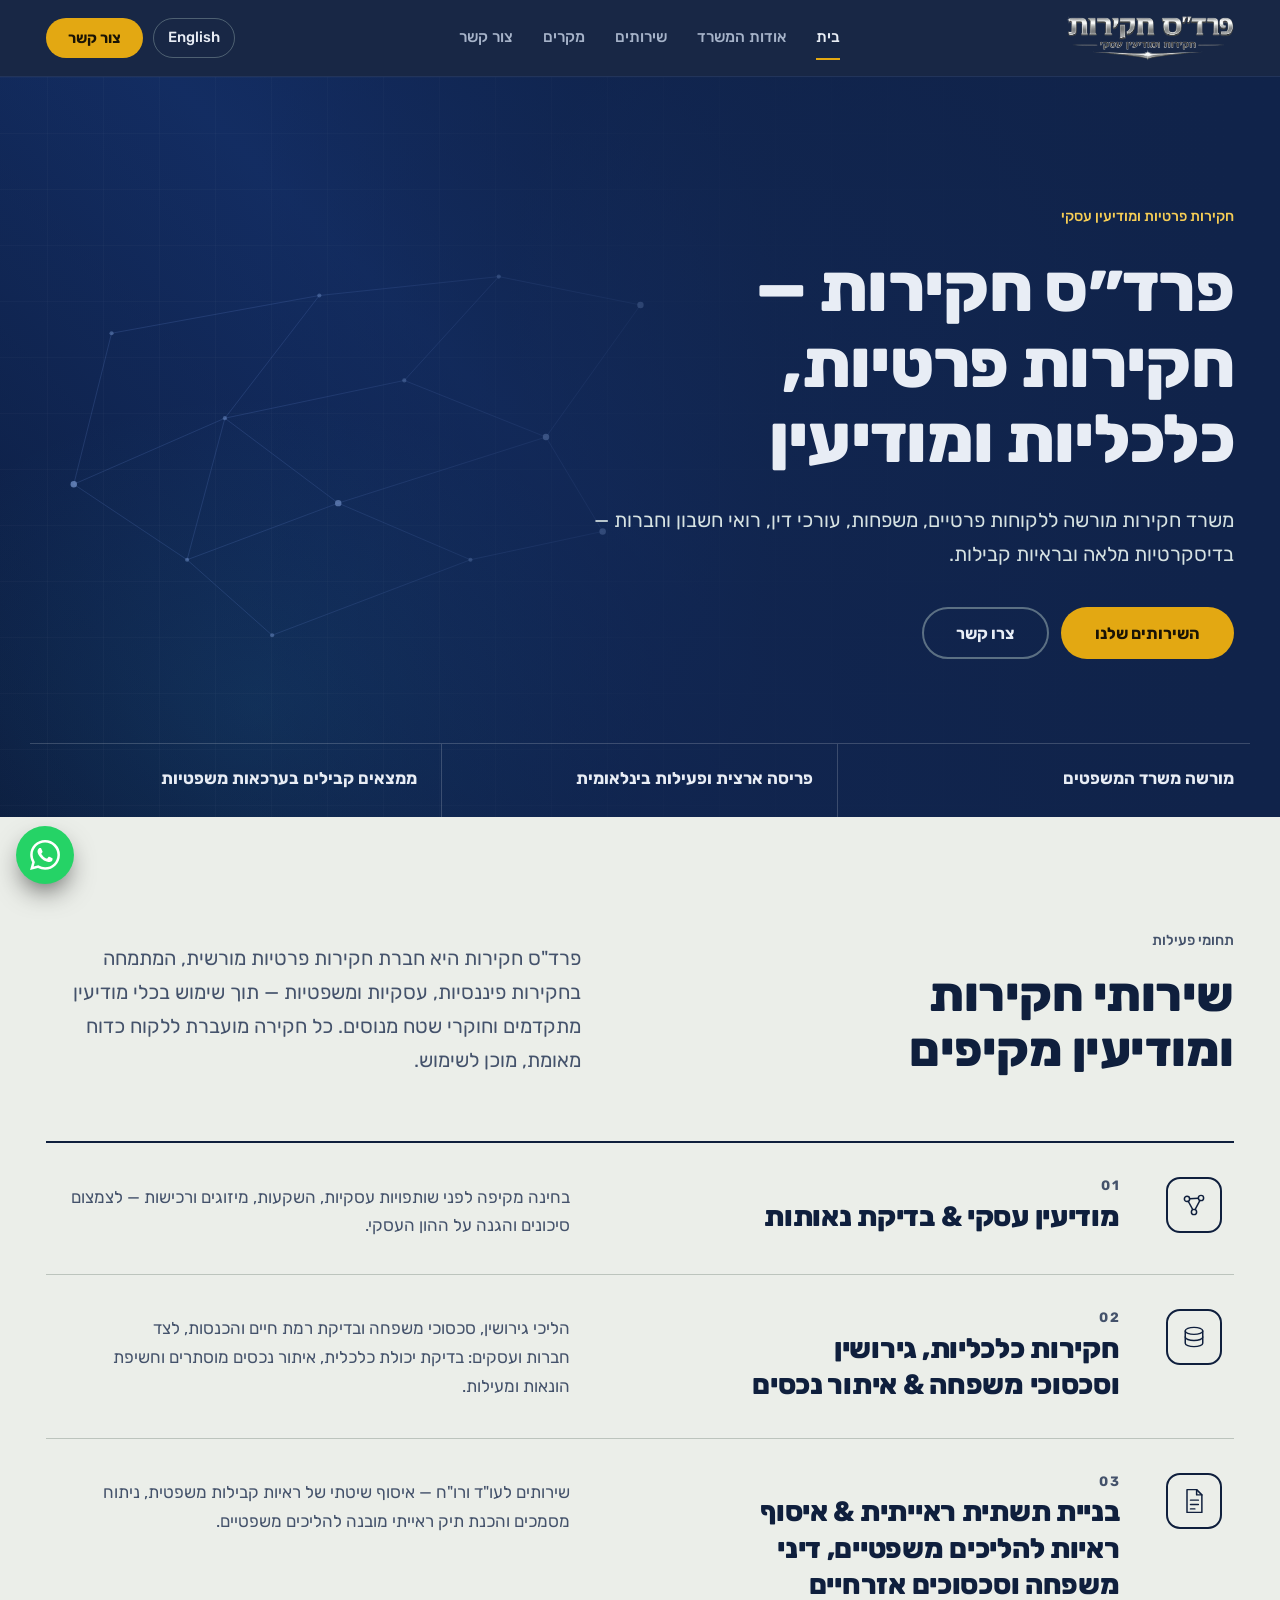
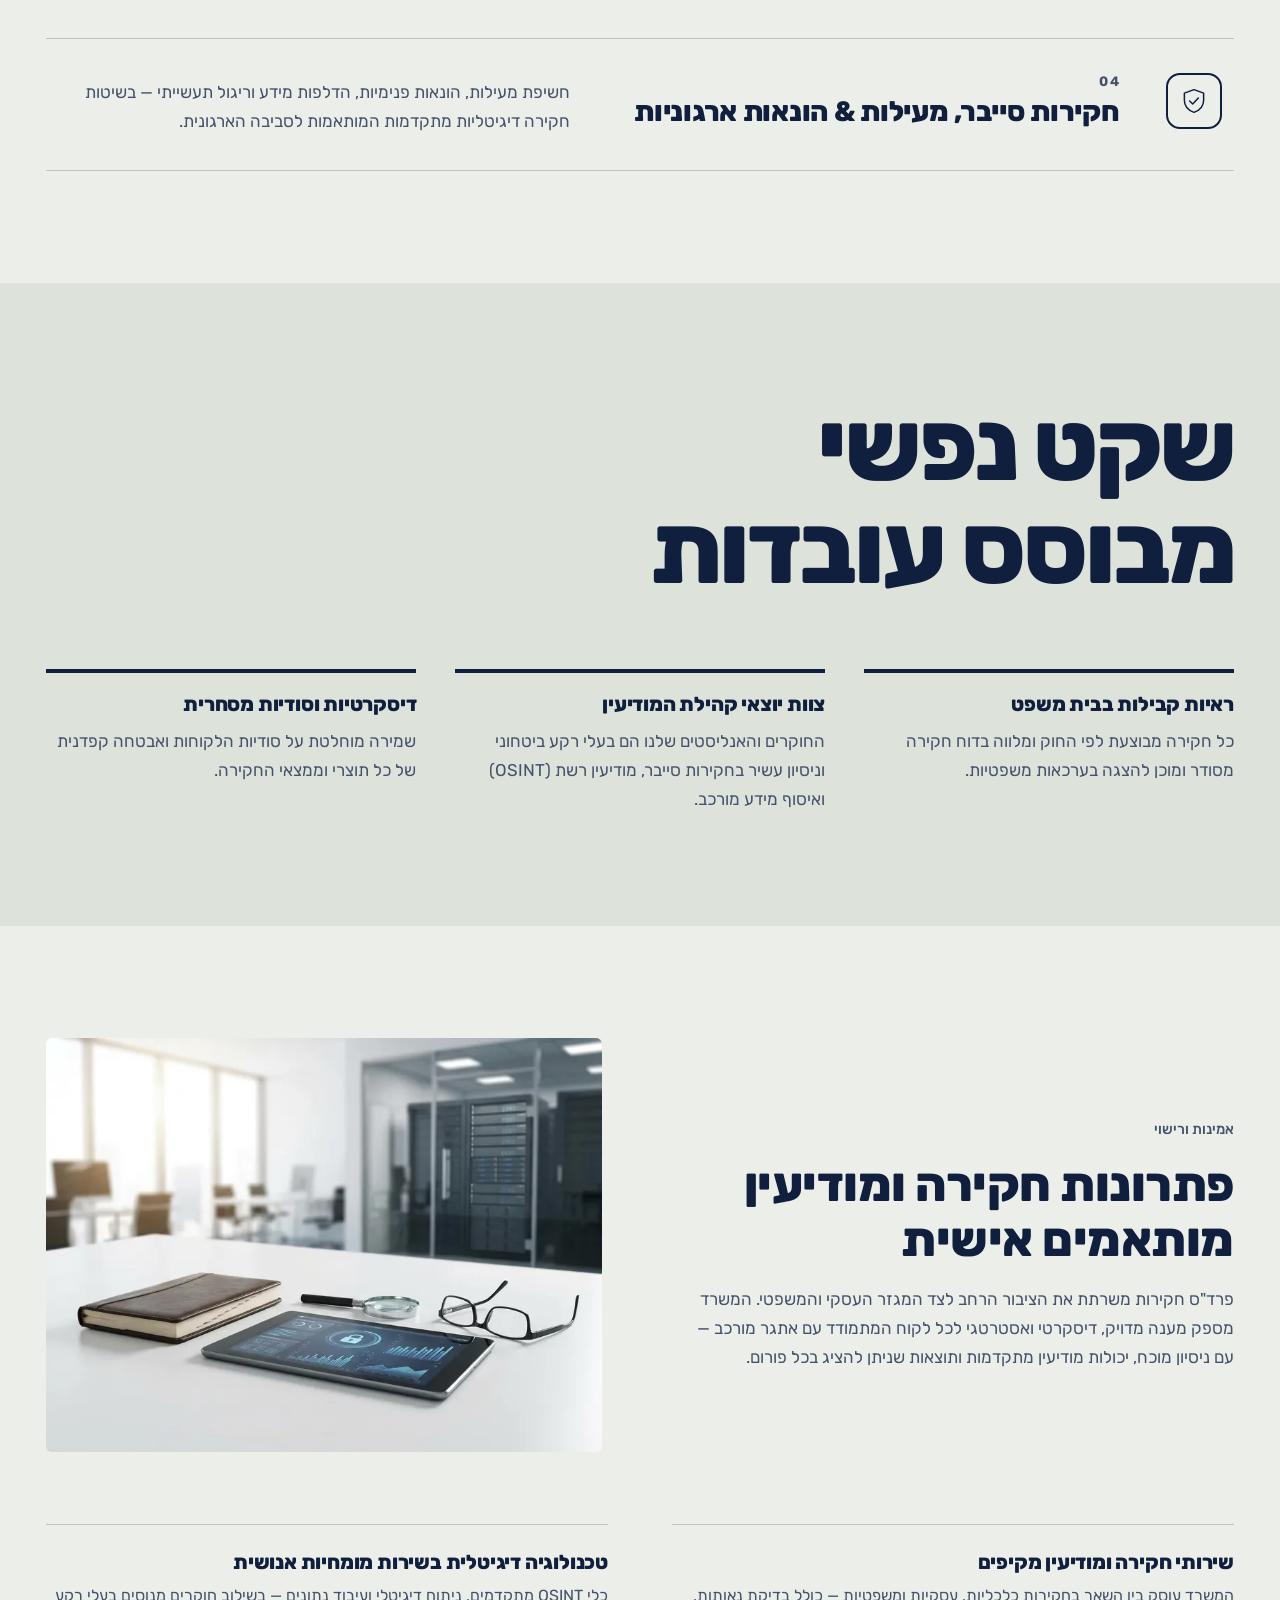
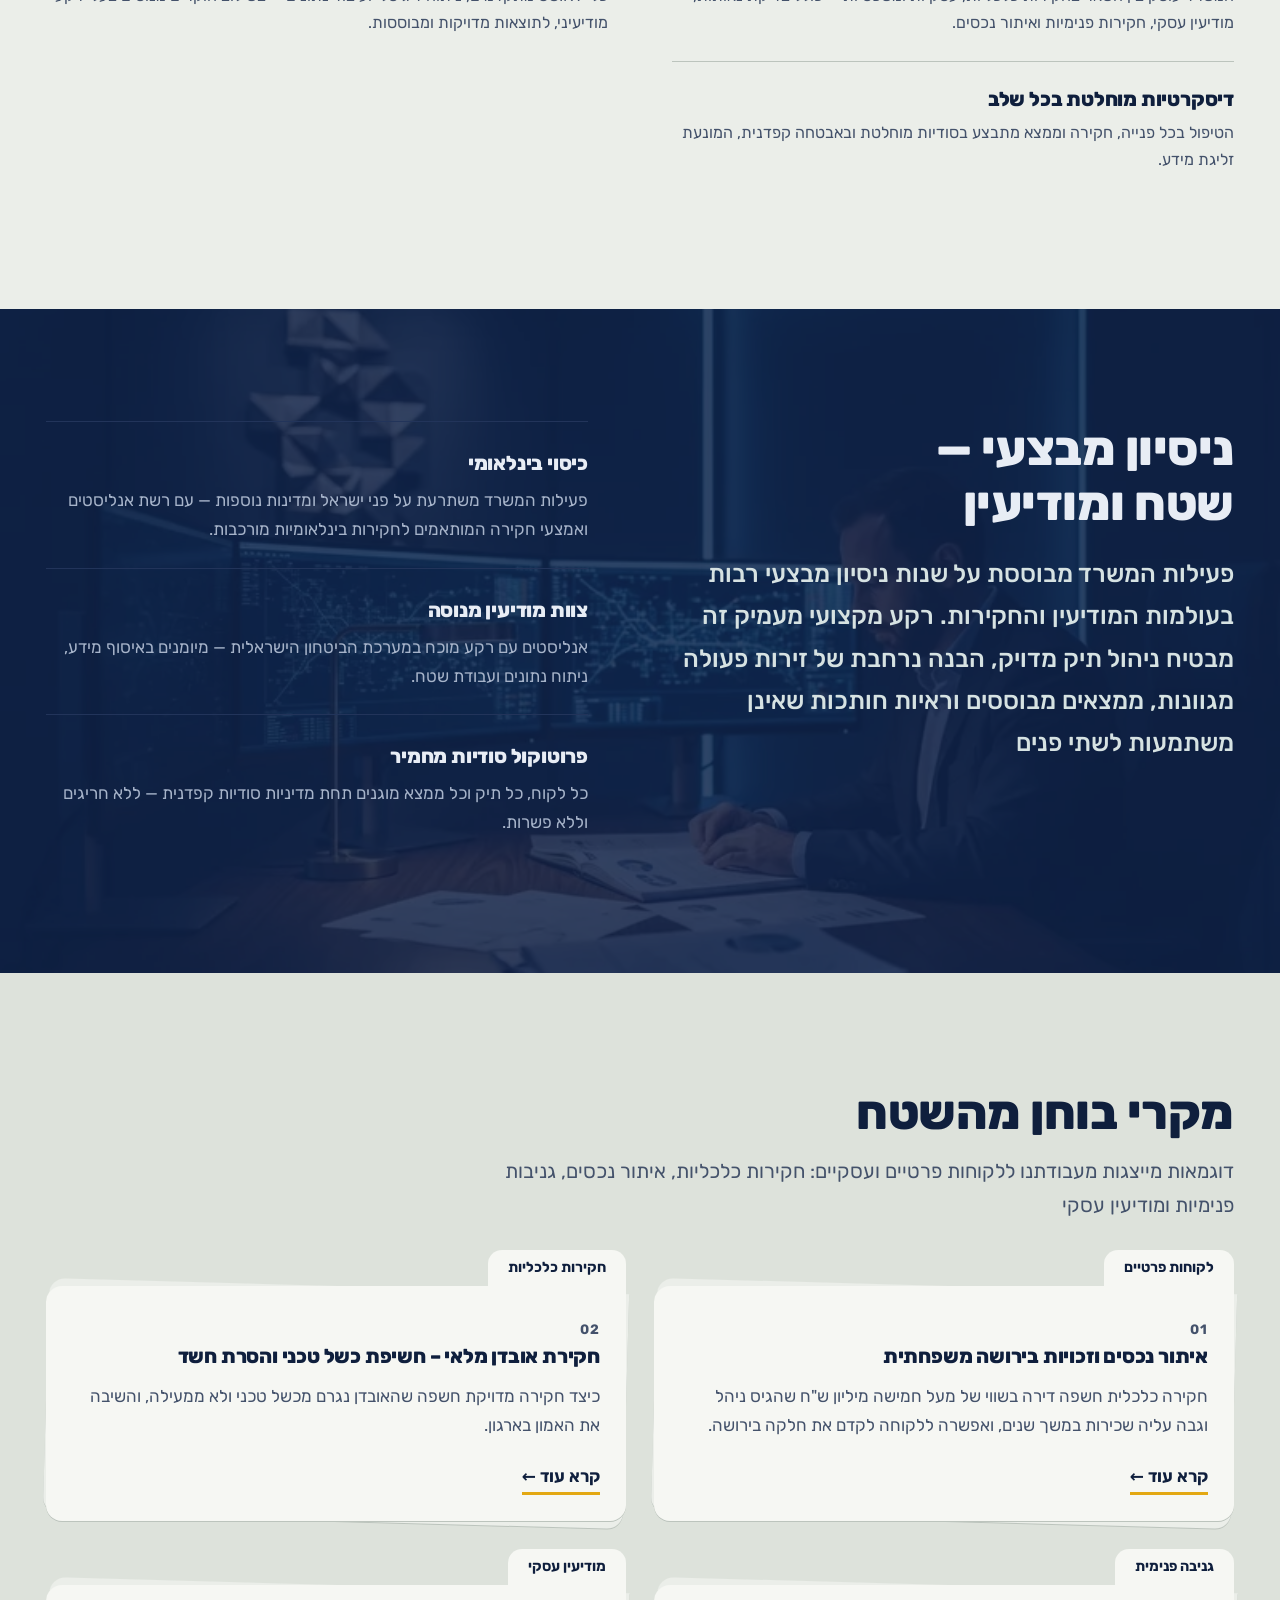
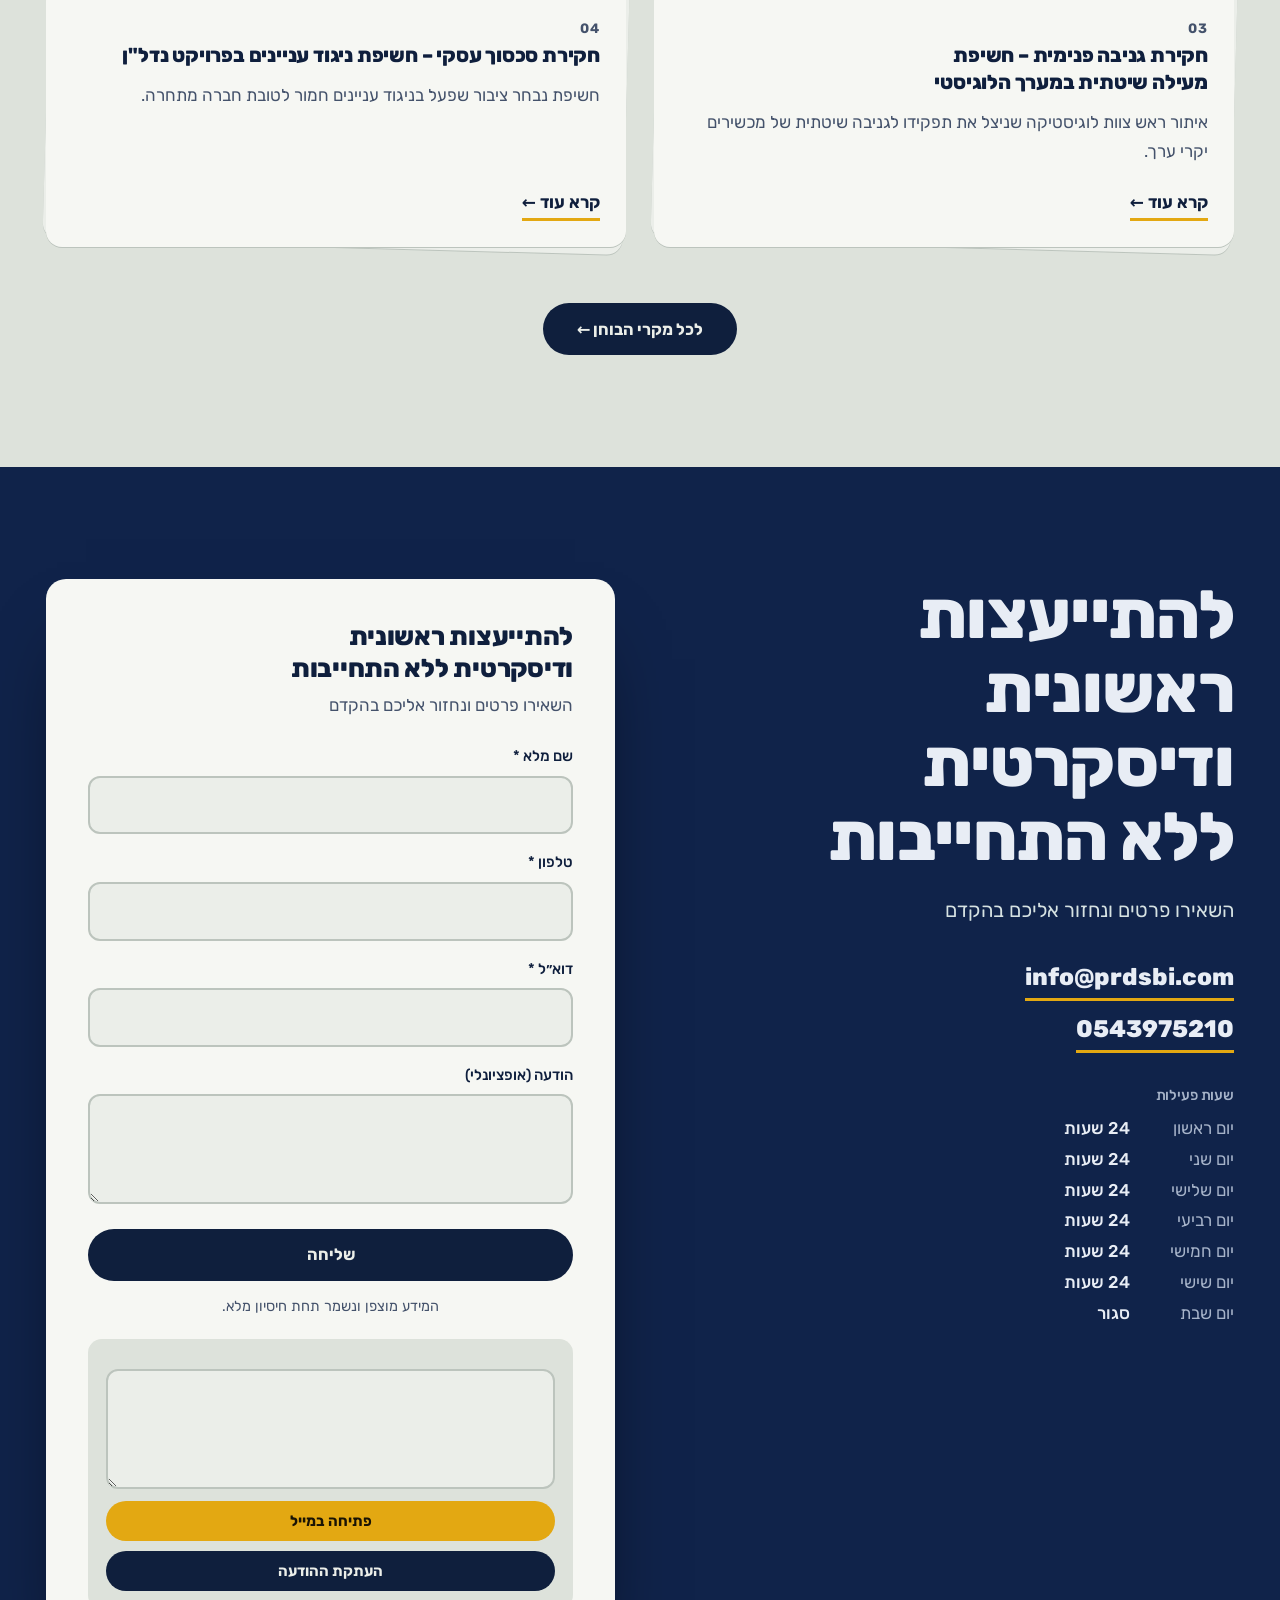
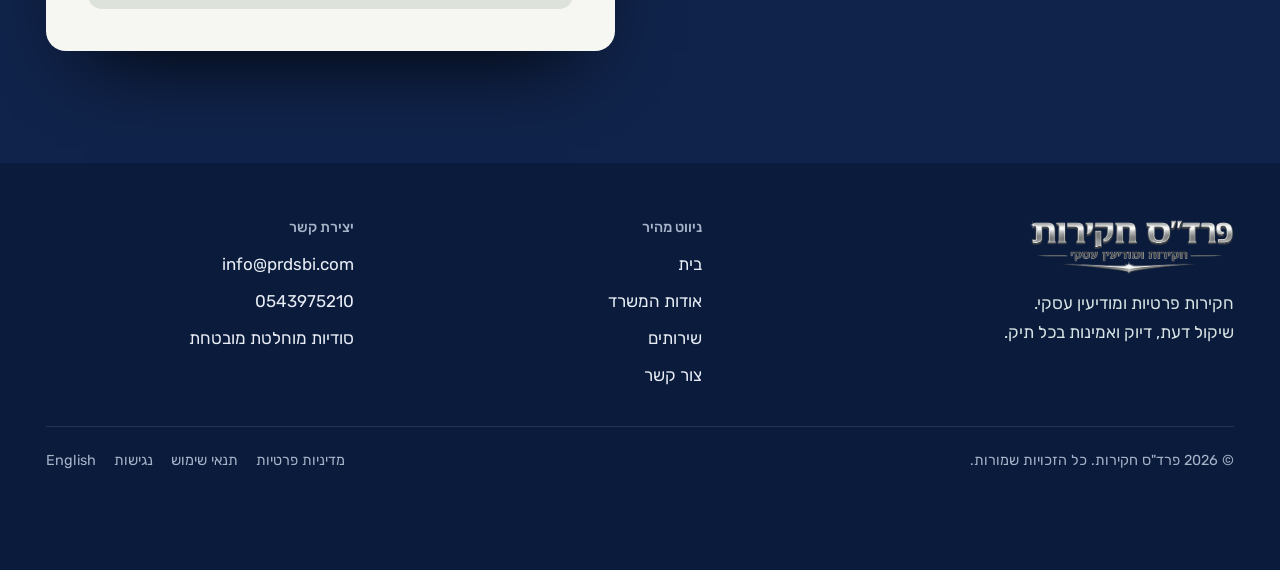
==== commit 68c46f34: "Round 2: modern hero background, financial item copy, contact page cleanup - Replace the hero and pa" ====
--- a/index.html
+++ b/index.html
@@ -40,9 +40,8 @@
   --t-sm:.9rem; --t-base:1.0625rem; --t-lg:1.25rem; --t-xl:1.6rem;
   --t-2xl:clamp(1.9rem,4vw,3rem); --t-3xl:clamp(2.3rem,5.4vw,4.2rem); --t-4xl:clamp(2.5rem,8vw,6.2rem);
   --ease:cubic-bezier(.16,1,.3,1);
-  --img-hero:url("[data-uri]");
+  --bg-art:url("data:image/svg+xml,%3Csvg xmlns='http://www.w3.org/2000/svg' viewBox='0 0 720 480'%3E%3Cg stroke='%237fa8ff' stroke-opacity='.22' stroke-width='1'%3E%3Cline x1='80' y1='90' x2='230' y2='60'/%3E%3Cline x1='230' y1='60' x2='330' y2='170'/%3E%3Cline x1='80' y1='90' x2='180' y2='230'/%3E%3Cline x1='330' y1='170' x2='180' y2='230'/%3E%3Cline x1='230' y1='60' x2='420' y2='80'/%3E%3Cline x1='420' y1='80' x2='520' y2='210'/%3E%3Cline x1='330' y1='170' x2='520' y2='210'/%3E%3Cline x1='520' y1='210' x2='400' y2='300'/%3E%3Cline x1='180' y1='230' x2='400' y2='300'/%3E%3Cline x1='400' y1='300' x2='260' y2='360'/%3E%3Cline x1='180' y1='230' x2='120' y2='330'/%3E%3Cline x1='260' y1='360' x2='120' y2='330'/%3E%3Cline x1='400' y1='300' x2='560' y2='360'/%3E%3Cline x1='520' y1='210' x2='560' y2='360'/%3E%3Cline x1='560' y1='360' x2='470' y2='440'/%3E%3Cline x1='260' y1='360' x2='470' y2='440'/%3E%3Cline x1='420' y1='80' x2='640' y2='120'/%3E%3Cline x1='640' y1='120' x2='680' y2='280'/%3E%3Cline x1='520' y1='210' x2='680' y2='280'/%3E%3Cline x1='560' y1='360' x2='680' y2='280'/%3E%3C/g%3E%3Cg fill='%239cc0ff'%3E%3Ccircle cx='80' cy='90' r='3.4' fill-opacity='0.7'/%3E%3Ccircle cx='230' cy='60' r='2.2' fill-opacity='0.45'/%3E%3Ccircle cx='330' cy='170' r='2.2' fill-opacity='0.45'/%3E%3Ccircle cx='180' cy='230' r='3.4' fill-opacity='0.7'/%3E%3Ccircle cx='420' cy='80' r='2.2' fill-opacity='0.45'/%3E%3Ccircle cx='520' cy='210' r='2.2' fill-opacity='0.45'/%3E%3Ccircle cx='400' cy='300' r='3.4' fill-opacity='0.7'/%3E%3Ccircle cx='260' cy='360' r='2.2' fill-opacity='0.45'/%3E%3Ccircle cx='560' cy='360' r='2.2' fill-opacity='0.45'/%3E%3Ccircle cx='120' cy='330' r='3.4' fill-opacity='0.7'/%3E%3Ccircle cx='470' cy='440' r='2.2' fill-opacity='0.45'/%3E%3Ccircle cx='640' cy='120' r='2.2' fill-opacity='0.45'/%3E%3Ccircle cx='680' cy='280' r='3.4' fill-opacity='0.7'/%3E%3C/g%3E%3C/svg%3E") right 6% center/min(680px,62%) auto no-repeat,url("data:image/svg+xml,%3Csvg xmlns='http://www.w3.org/2000/svg' width='56' height='56'%3E%3Cpath d='M56 0H0V56' fill='none' stroke='%23ffffff' stroke-opacity='.055'/%3E%3C/svg%3E") 0 0/56px 56px repeat,radial-gradient(55% 75% at 22% 30%,#3a6fe03d,transparent 70%),radial-gradient(45% 60% at 80% 85%,#2bb3d41f,transparent 70%),linear-gradient(135deg,#0c1d42,#14306a 55%,#0b1a3a);
   --img-deep:url("[data-uri]");
-  --img-cases:url("[data-uri]");
   color-scheme:light;
 }
 @media (prefers-color-scheme: dark){
@@ -104,7 +103,7 @@
 
 /* hero */
 .hero{position:relative;background:var(--deep);color:var(--deep-ink);overflow:hidden;isolation:isolate}
-.hero::before{content:"";position:absolute;inset:0;z-index:-2;background:var(--img-hero) center/cover no-repeat;transform:scaleX(-1)}
+.hero::before{content:"";position:absolute;inset:0;z-index:-2;background:var(--bg-art);transform:scaleX(-1)}
 .hero::after{content:"";position:absolute;inset:0;z-index:-1;background:linear-gradient(to left,var(--deep) 4%,color-mix(in srgb,var(--deep) 86%,transparent) 40%,color-mix(in srgb,var(--deep) 25%,transparent) 80%)}
 .hero-copy{padding-block:clamp(60px,10vw,132px) clamp(48px,7vw,84px);max-width:680px}
 .hero small{display:block;color:var(--tape-hi);font-size:var(--t-sm);font-weight:500;margin-bottom:22px}
@@ -123,7 +122,7 @@
 
 /* inner page header */
 .phead{position:relative;background:var(--deep);color:var(--deep-ink);isolation:isolate;overflow:hidden;padding-block:clamp(52px,8vw,104px)}
-.phead::before{content:"";position:absolute;inset:0;z-index:-2;background:var(--ph,var(--img-hero)) center/cover no-repeat}
+.phead::before{content:"";position:absolute;inset:0;z-index:-2;background:var(--bg-art);transform:scaleX(-1)}
 .phead::after{content:"";position:absolute;inset:0;z-index:-1;background:linear-gradient(to left,var(--deep) 8%,color-mix(in srgb,var(--deep) 88%,transparent) 55%,color-mix(in srgb,var(--deep) 60%,transparent))}
 .phead small{display:block;color:var(--tape-hi);font-weight:500;font-size:var(--t-sm);margin-bottom:16px}
 .phead h1{font-size:var(--t-3xl);line-height:1.12;max-width:20ch;margin-bottom:22px}
@@ -322,12 +321,16 @@
 .lang:hover{border-color:var(--deep-ink);background:#ffffff14}
 .top .acts{display:flex;align-items:center;gap:10px}
 /* left-to-right (English): text sits on the left, so the dark side of the photo overlays moves there */
-[dir=ltr] .hero::before{transform:none}
+[dir=ltr] .hero::before,[dir=ltr] .phead::before{transform:none}
 [dir=ltr] .hero::after{background:linear-gradient(to right,var(--deep) 4%,color-mix(in srgb,var(--deep) 86%,transparent) 40%,color-mix(in srgb,var(--deep) 25%,transparent) 80%)}
 [dir=ltr] .phead::after{background:linear-gradient(to right,var(--deep) 8%,color-mix(in srgb,var(--deep) 88%,transparent) 55%,color-mix(in srgb,var(--deep) 60%,transparent))}
 [dir=ltr] h1,[dir=ltr] h2,[dir=ltr] h3{letter-spacing:-.015em}
 [dir=ltr] .hero-copy{max-width:720px}
 @media(max-width:860px){[dir=ltr] .hero::after{background:linear-gradient(to bottom,color-mix(in srgb,var(--deep) 84%,transparent),color-mix(in srgb,var(--deep) 72%,transparent))}}
+
+/* contact channels: WhatsApp link with icon */
+.channel .wa-link{display:inline-flex;align-items:center;gap:10px}
+.wa-ic{width:26px;height:26px;fill:#25d366;flex:none}
 
 </style>
 </head>
@@ -388,8 +391,8 @@
         </article>
         <article>
           <div class="ico"><svg viewBox="0 0 32 32" aria-hidden="true"><ellipse cx="16" cy="9" rx="10" ry="4"/><path d="M6 9v7c0 2.2 4.5 4 10 4s10-1.8 10-4V9"/><path d="M6 16v7c0 2.2 4.5 4 10 4s10-1.8 10-4v-7"/></svg></div>
-          <h3><span class="n">02</span>חקירות פיננסיות, הרמת מסך התאגיד &amp; איתור נכסים</h3>
-          <p>בדיקת יכולת כלכלית, איתור נכסים מוסתרים, חשיפת הונאות ומעילות — בהליכי גירושין, סכסוכי משפחה ובדיקת רמת חיים והכנסות, לצד חברות ועסקים.</p>
+          <h3><span class="n">02</span>חקירות כלכליות, גירושין וסכסוכי משפחה &amp; איתור נכסים</h3>
+          <p>הליכי גירושין, סכסוכי משפחה ובדיקת רמת חיים והכנסות, לצד חברות ועסקים: בדיקת יכולת כלכלית, איתור נכסים מוסתרים וחשיפת הונאות ומעילות.</p>
         </article>
         <article>
           <div class="ico"><svg viewBox="0 0 32 32" aria-hidden="true"><path d="M8 3h11l6 6v20H8z"/><path d="M19 3v6h6M12 15h9M12 20h9M12 25h5"/></svg></div>
@@ -505,7 +508,7 @@
 
 <!-- ============ ABOUT ============ -->
 <div data-view="about" hidden>
-  <section class="phead" style="--ph:var(--img-hero)">
+  <section class="phead">
     <div class="in">
       <small>אודות המשרד</small>
       <h1>פתרונות חקירה ומודיעין ללקוחות פרטיים, עסקיים ומשפטיים</h1>
@@ -586,7 +589,7 @@
 
 <!-- ============ SERVICES ============ -->
 <div data-view="services" hidden>
-  <section class="phead" style="--ph:var(--img-hero)">
+  <section class="phead">
     <div class="in">
       <small>שירותים</small>
       <h1>שירותי חקירות ומודיעין לעסקים, עורכי דין וללקוחות פרטיים</h1>
@@ -697,7 +700,7 @@
 
 <!-- ============ CASES ============ -->
 <div data-view="cases" hidden>
-  <section class="phead" style="--ph:var(--img-cases)">
+  <section class="phead">
     <div class="in">
       <small>פרד"ס חקירות · תיקי עיון</small>
       <h1>חקירות שמדברות בעצמן</h1>
@@ -770,7 +773,7 @@
 
 <!-- ============ CONTACT ============ -->
 <div data-view="contact" hidden>
-  <section class="phead" style="--ph:var(--img-hero)">
+  <section class="phead">
     <div class="in">
       <small>צור קשר</small>
       <h1>פנייה דיסקרטית, טיפול מקצועי</h1>
@@ -816,19 +819,17 @@
     <div class="in">
       <div class="stack"><h2 class="h2">צרו קשר עם המשרד</h2><p class="lede">אנו עומדים לרשותכם לכל פנייה מקצועית. כל פנייה מטופלת בדיסקרטיות מוחלטת ובמהירות מרבית.</p></div>
       <div class="channels">
-        <div class="channel"><h3>טלפון</h3><a class="val" href="tel:+972543975210" dir="ltr">054-397-5210</a><p>שיחות מטופלות בשיקול דעת מקצועי</p><p style="font-weight:500;margin-top:6px">רשוי משרד המשפטים</p></div>
-        <div class="channel"><h3>וואטסאפ</h3><a class="val" href="https://wa.me/972543975210" dir="ltr">054-397-5210</a><p>מענה מהיר — לרוב תוך שעה בשעות הפעילות</p><p style="font-weight:500;margin-top:6px">ערוץ מאובטח ודיסקרטי</p></div>
-        <div class="channel"><h3>דואר אלקטרוני</h3><a class="val" href="mailto:info@prdsbi.com">info@prdsbi.com</a><p>מענה תוך 24 שעות בימי עסקים</p><p style="font-weight:500;margin-top:6px">מוצפן ומאובטח</p></div>
+        <div class="channel"><h3>טלפון</h3><a class="val" href="tel:+972543975210" dir="ltr">054-397-5210</a></div>
+        <div class="channel"><h3>וואטסאפ</h3><a class="val wa-link" href="https://wa.me/972543975210" target="_blank" rel="noopener"><svg class="wa-ic" viewBox="0 0 24 24" aria-hidden="true"><path d="M17.472 14.382c-.297-.149-1.758-.867-2.03-.967-.273-.099-.471-.148-.67.15-.197.297-.767.966-.94 1.164-.173.199-.347.223-.644.075-.297-.15-1.255-.463-2.39-1.475-.883-.788-1.48-1.761-1.653-2.059-.173-.297-.018-.458.13-.606.134-.133.298-.347.446-.52.149-.174.198-.298.298-.497.099-.198.05-.371-.025-.52-.075-.149-.669-1.612-.916-2.207-.242-.579-.487-.5-.669-.51-.173-.008-.371-.01-.57-.01-.198 0-.52.074-.792.372-.272.297-1.04 1.016-1.04 2.479 0 1.462 1.065 2.875 1.213 3.074.149.198 2.096 3.2 5.077 4.487.709.306 1.262.489 1.694.625.712.227 1.36.195 1.871.118.571-.085 1.758-.719 2.006-1.413.248-.694.248-1.289.173-1.413-.074-.124-.272-.198-.57-.347m-5.421 7.403h-.004a9.87 9.87 0 01-5.031-1.378l-.361-.214-3.741.982.998-3.648-.235-.374a9.86 9.86 0 01-1.51-5.26c.001-5.45 4.436-9.884 9.888-9.884 2.64 0 5.122 1.03 6.988 2.898a9.825 9.825 0 012.893 6.994c-.003 5.45-4.437 9.884-9.885 9.884m8.413-18.297A11.815 11.815 0 0012.05 0C5.495 0 .16 5.335.157 11.892c0 2.096.547 4.142 1.588 5.945L.057 24l6.305-1.654a11.882 11.882 0 005.683 1.448h.005c6.554 0 11.89-5.335 11.893-11.893a11.821 11.821 0 00-3.48-8.413z"/></svg>לשיחה בוואטסאפ</a></div>
+        <div class="channel"><h3>דואר אלקטרוני</h3><a class="val" href="mailto:info@prdsbi.com">info@prdsbi.com</a></div>
       </div>
       <div class="grid3" style="margin-top:44px">
-        <div><h3>שעות פעילות</h3><p>ראשון–שישי, 09:00–17:00</p></div>
-        <div><h3>דחיפות ומקרים רגישים</h3><p>זמינות מורחבת בתיאום מראש</p></div>
-        <div><h3>מיקום</h3></div>
-      </div>
-    </div>
-  </section>
-
-  <section class="band cta-band"><div class="in"><h2>מוכנים לפעול בשיקול דעת ובמקצועיות?</h2><p>פרד"ס חקירות מלווה ארגונים, עורכי דין ומשקיעים בחקירות כלכליות, בדיקות נאותות ומודיעין עסקי — בדיסקרטיות מוחלטת, בחשיבה אסטרטגית ובאמינות שאין עליה עוררין. כל פנייה מטופלת בסודיות מלאה.</p><a class="btn btn-tape" href="tel:+972543975210">פנו אלינו לייעוץ ראשוני</a></div></section>
+        <div><h3>שעות פעילות</h3><p>ראשון עד שישי — 24 שעות ביממה</p></div>
+      </div>
+    </div>
+  </section>
+
+  <section class="band cta-band"><div class="in"><h2>לא בטוחים מאיפה להתחיל? אפשר פשוט לדבר</h2><p>לפעמים מספיק לשתף במה שקורה ולשמוע מה אפשר לעשות. אנחנו פה להקשיב, לעשות סדר ולבדוק יחד מה מתאים לכם.</p><a class="btn btn-tape" href="tel:+972543975210">פנו אלינו לייעוץ ראשוני</a></div></section>
 </div>
 
 <!-- ============ PRIVACY ============ -->
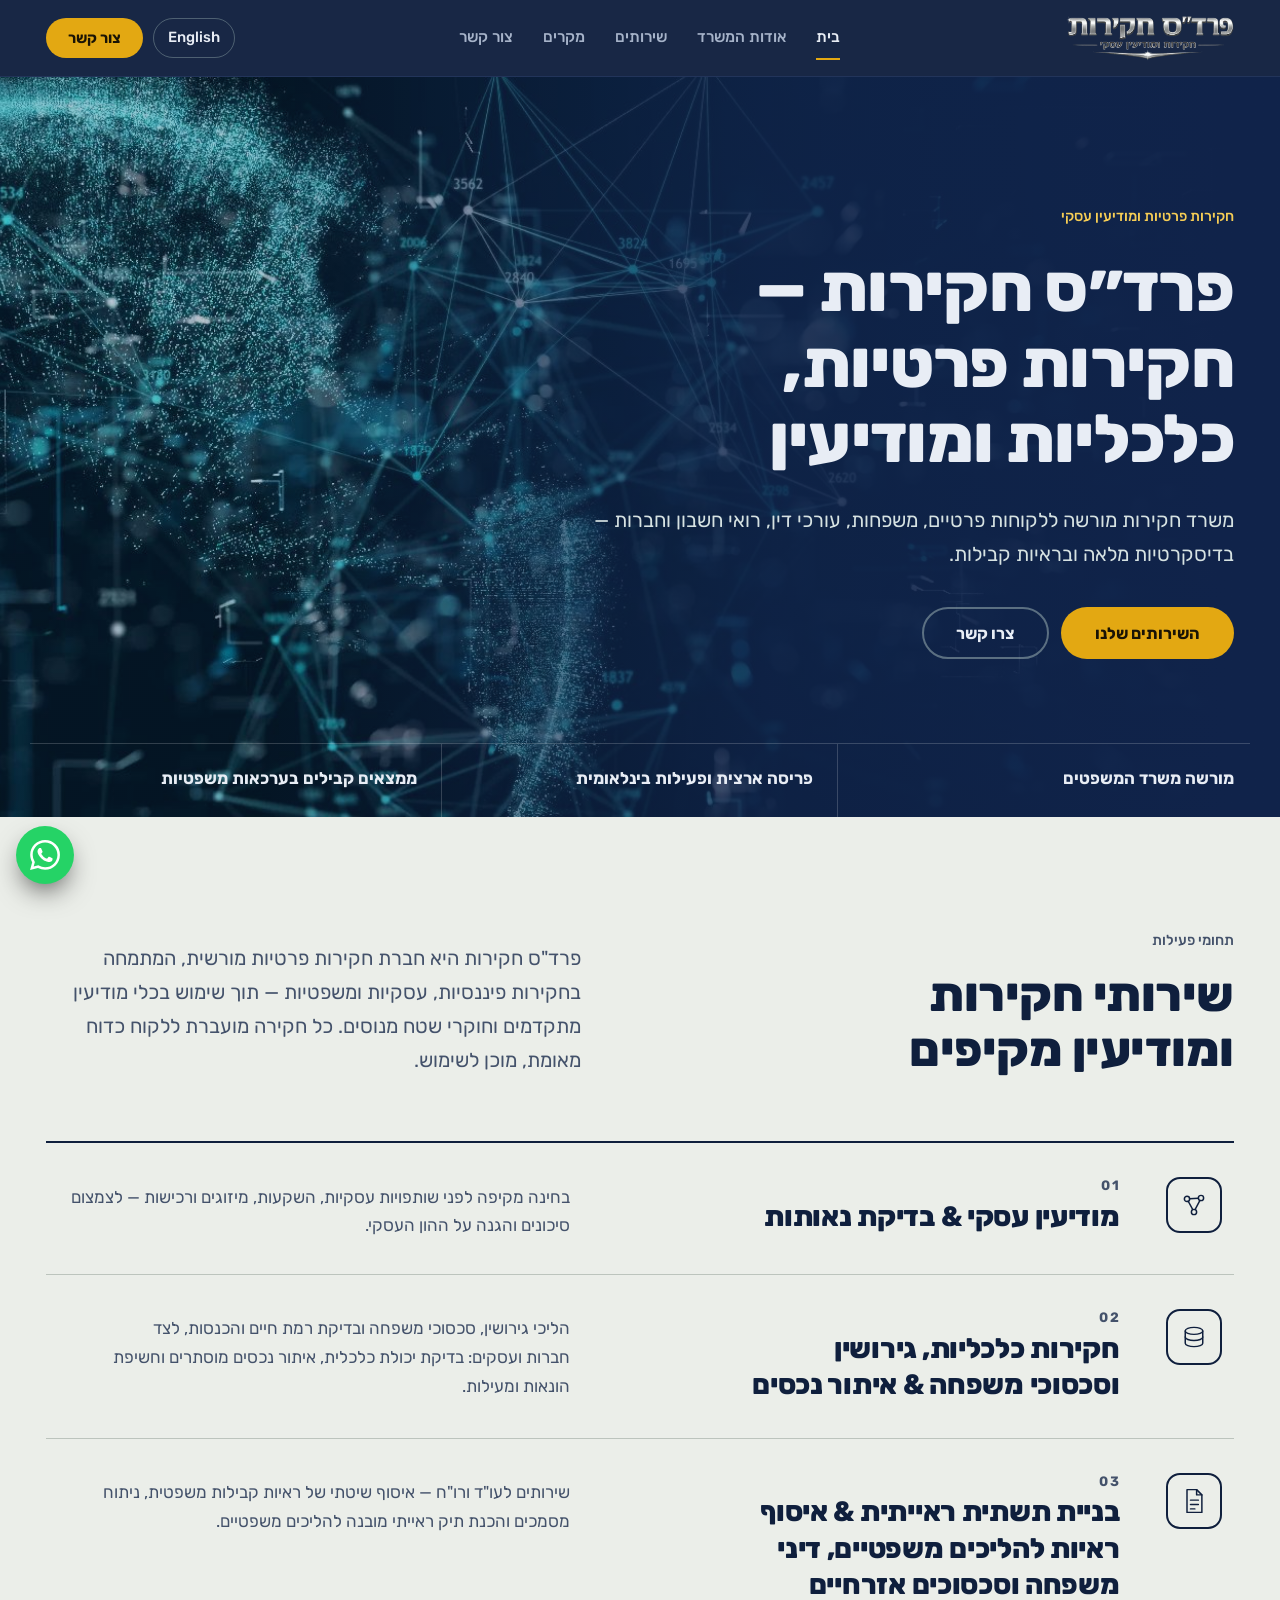
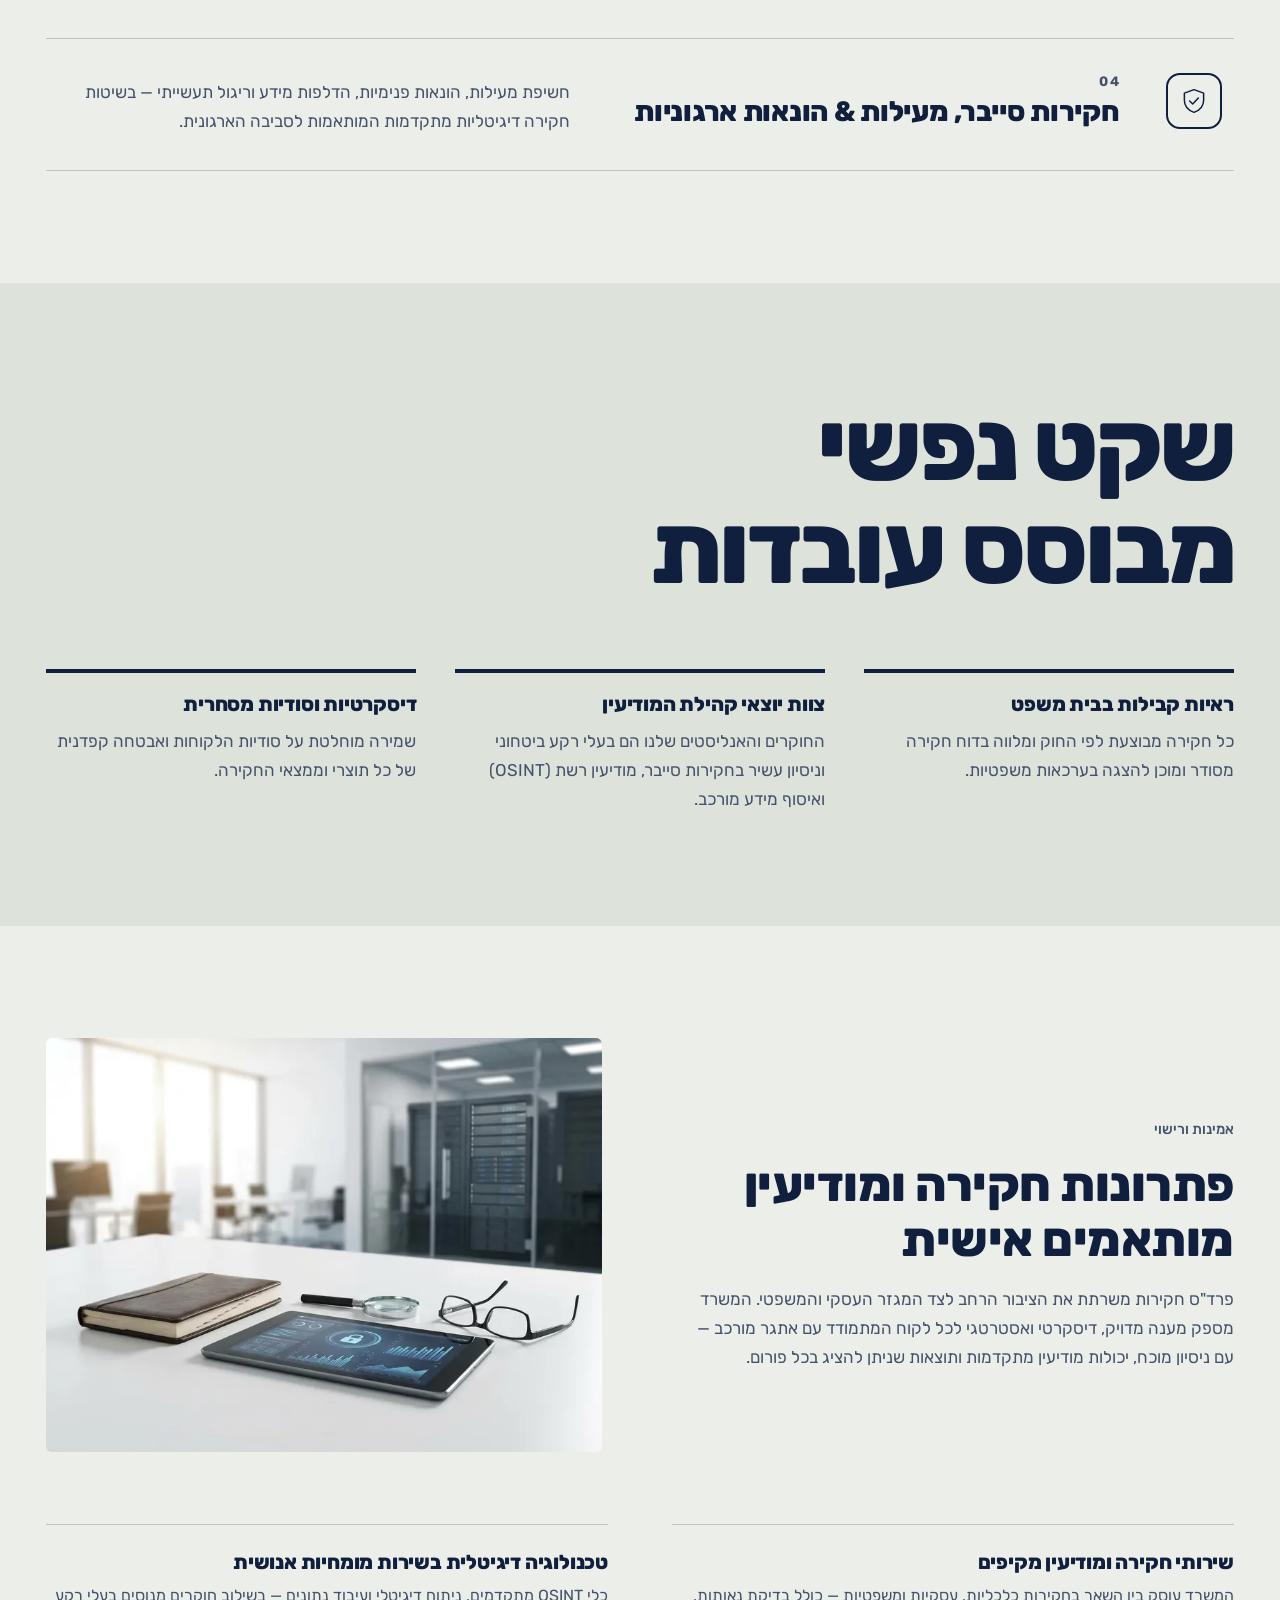
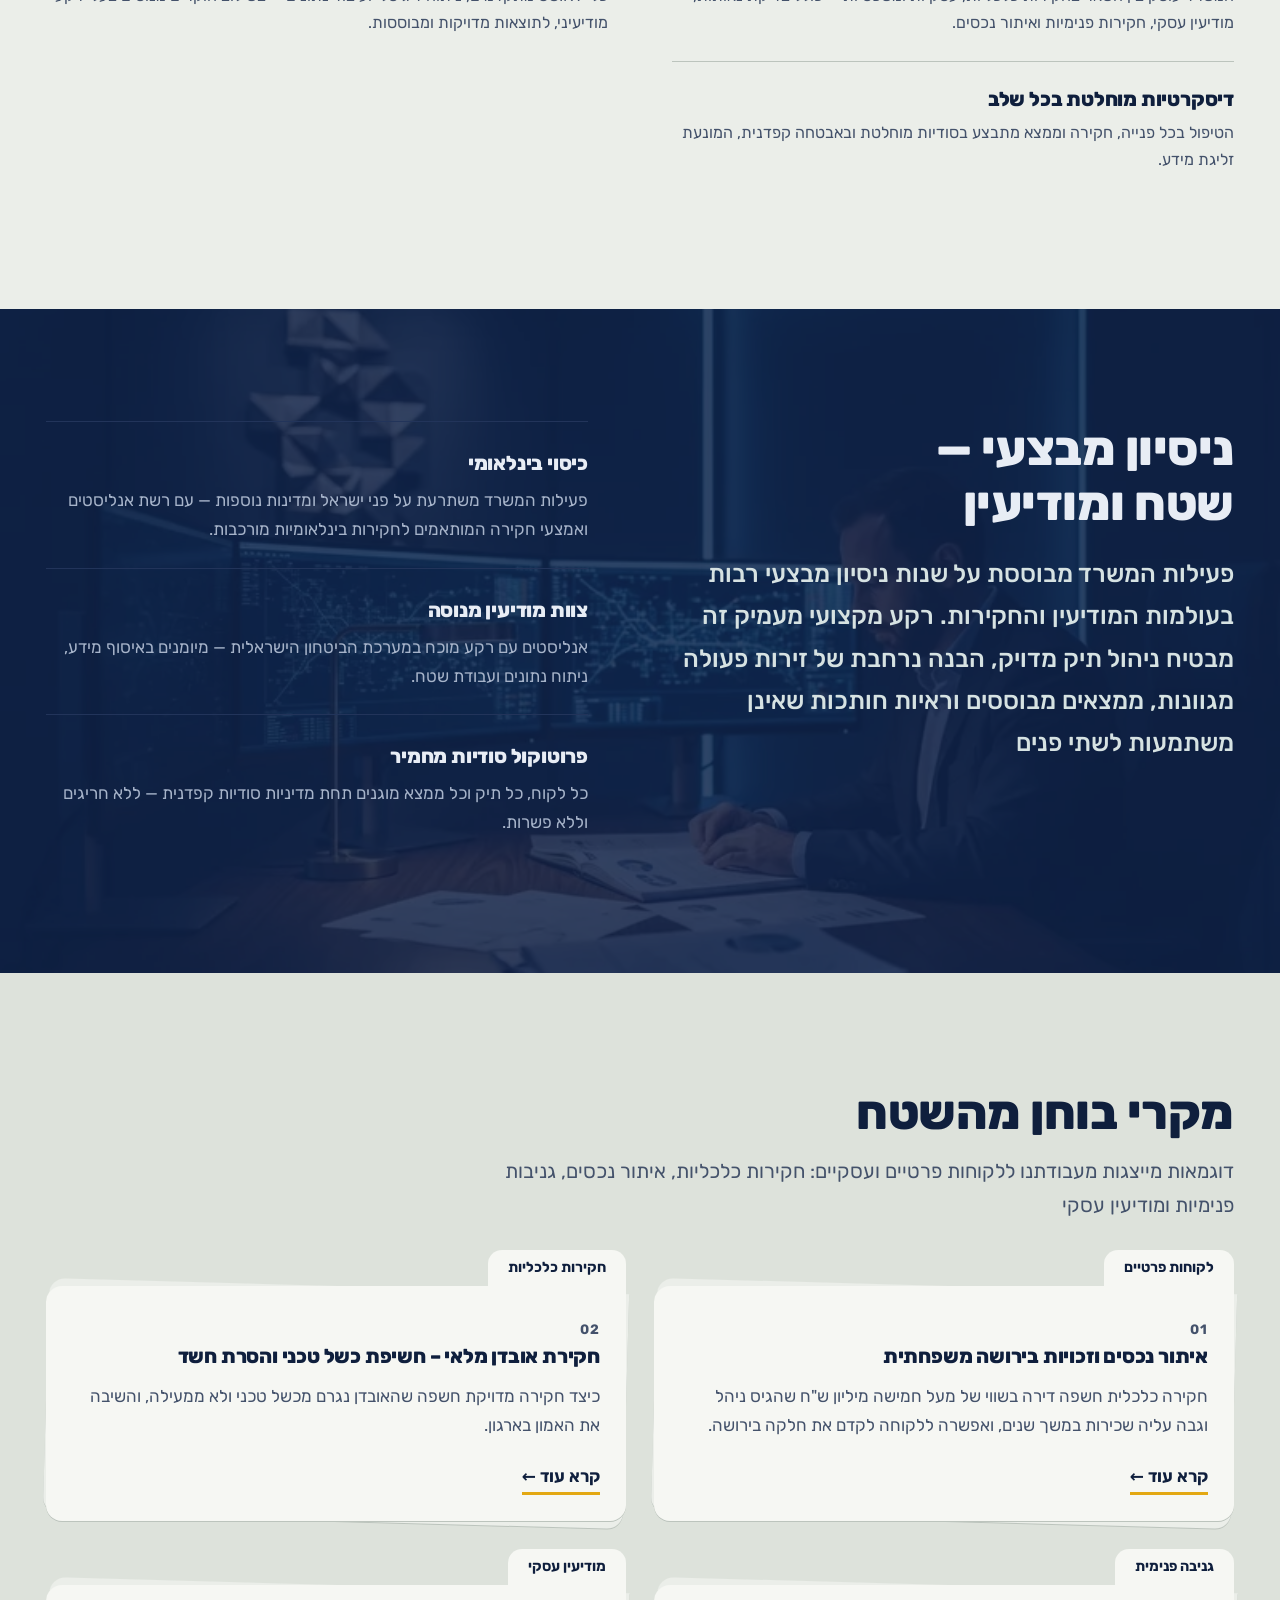
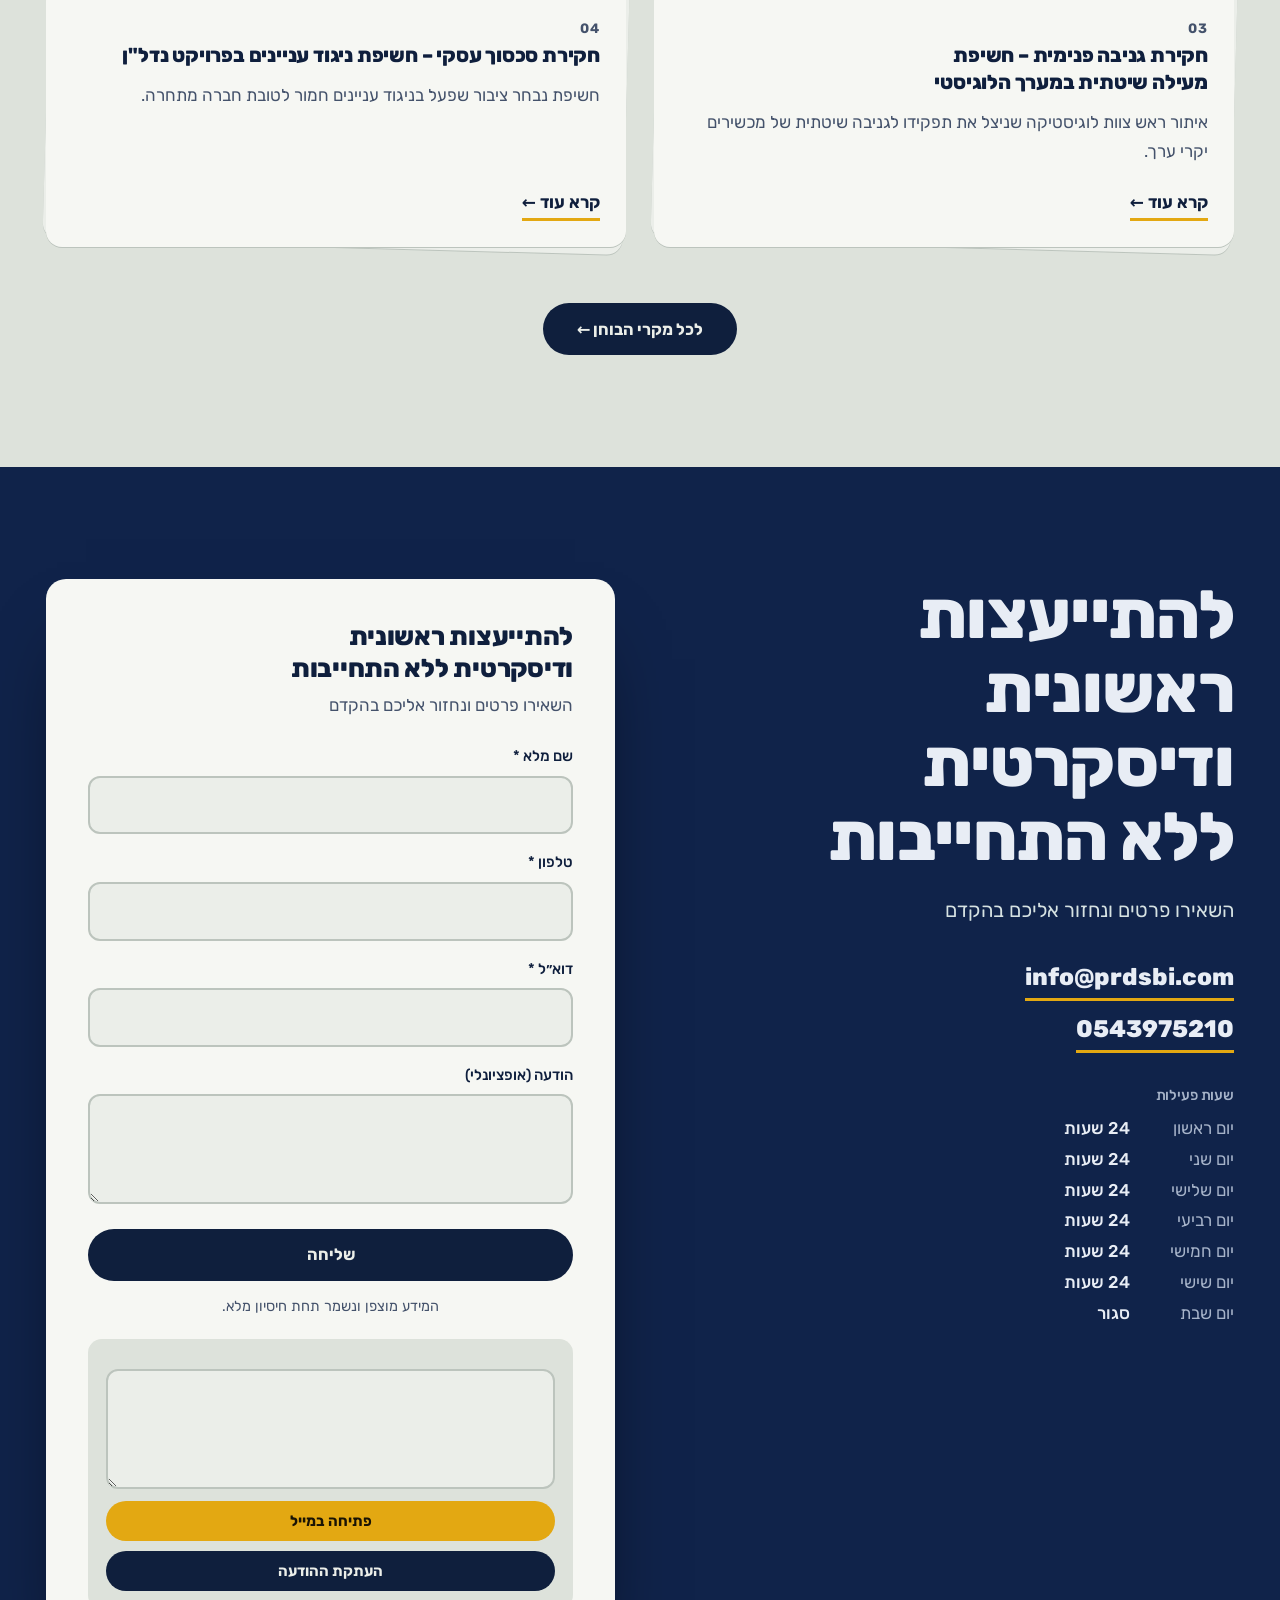
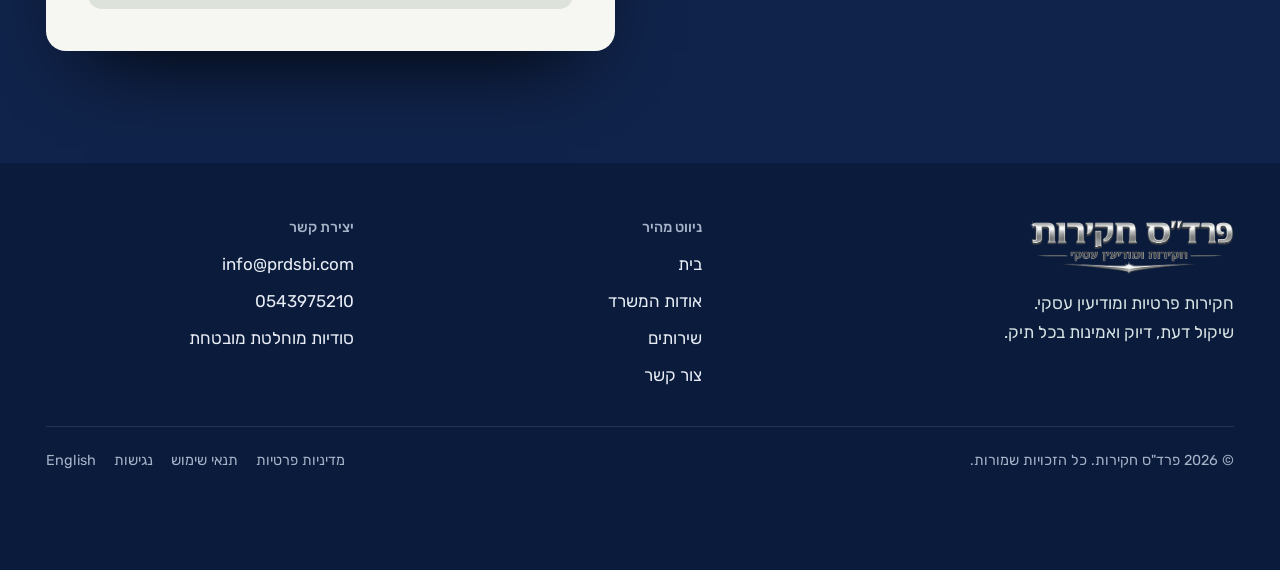
==== commit 1cf0e675: "Add looping technology-globe video as the hero background The client's 4K clip (55MB) was re-encoded" ====
--- a/index.html
+++ b/index.html
@@ -332,6 +332,11 @@
 .channel .wa-link{display:inline-flex;align-items:center;gap:10px}
 .wa-ic{width:26px;height:26px;fill:#25d366;flex:none}
 
+/* hero background video (globe on the left, behind the overlay) */
+.hero-video{position:absolute;inset:0;width:100%;height:100%;object-fit:cover;z-index:-2;pointer-events:none}
+[dir=ltr] .hero-video{transform:scaleX(-1)}
+@media (prefers-reduced-motion: reduce){.hero-video{display:none}}
+
 </style>
 </head>
 <body>
@@ -360,6 +365,7 @@
 <!-- ============ HOME ============ -->
 <div data-view="home">
   <section class="hero">
+    <video class="hero-video" autoplay muted loop playsinline preload="auto" poster="/media/hero-poster.jpg" aria-hidden="true"><source src="/media/hero.mp4#t=4" type="video/mp4"></video>
     <div class="in">
       <div class="hero-copy">
         <small>חקירות פרטיות ומודיעין עסקי</small>
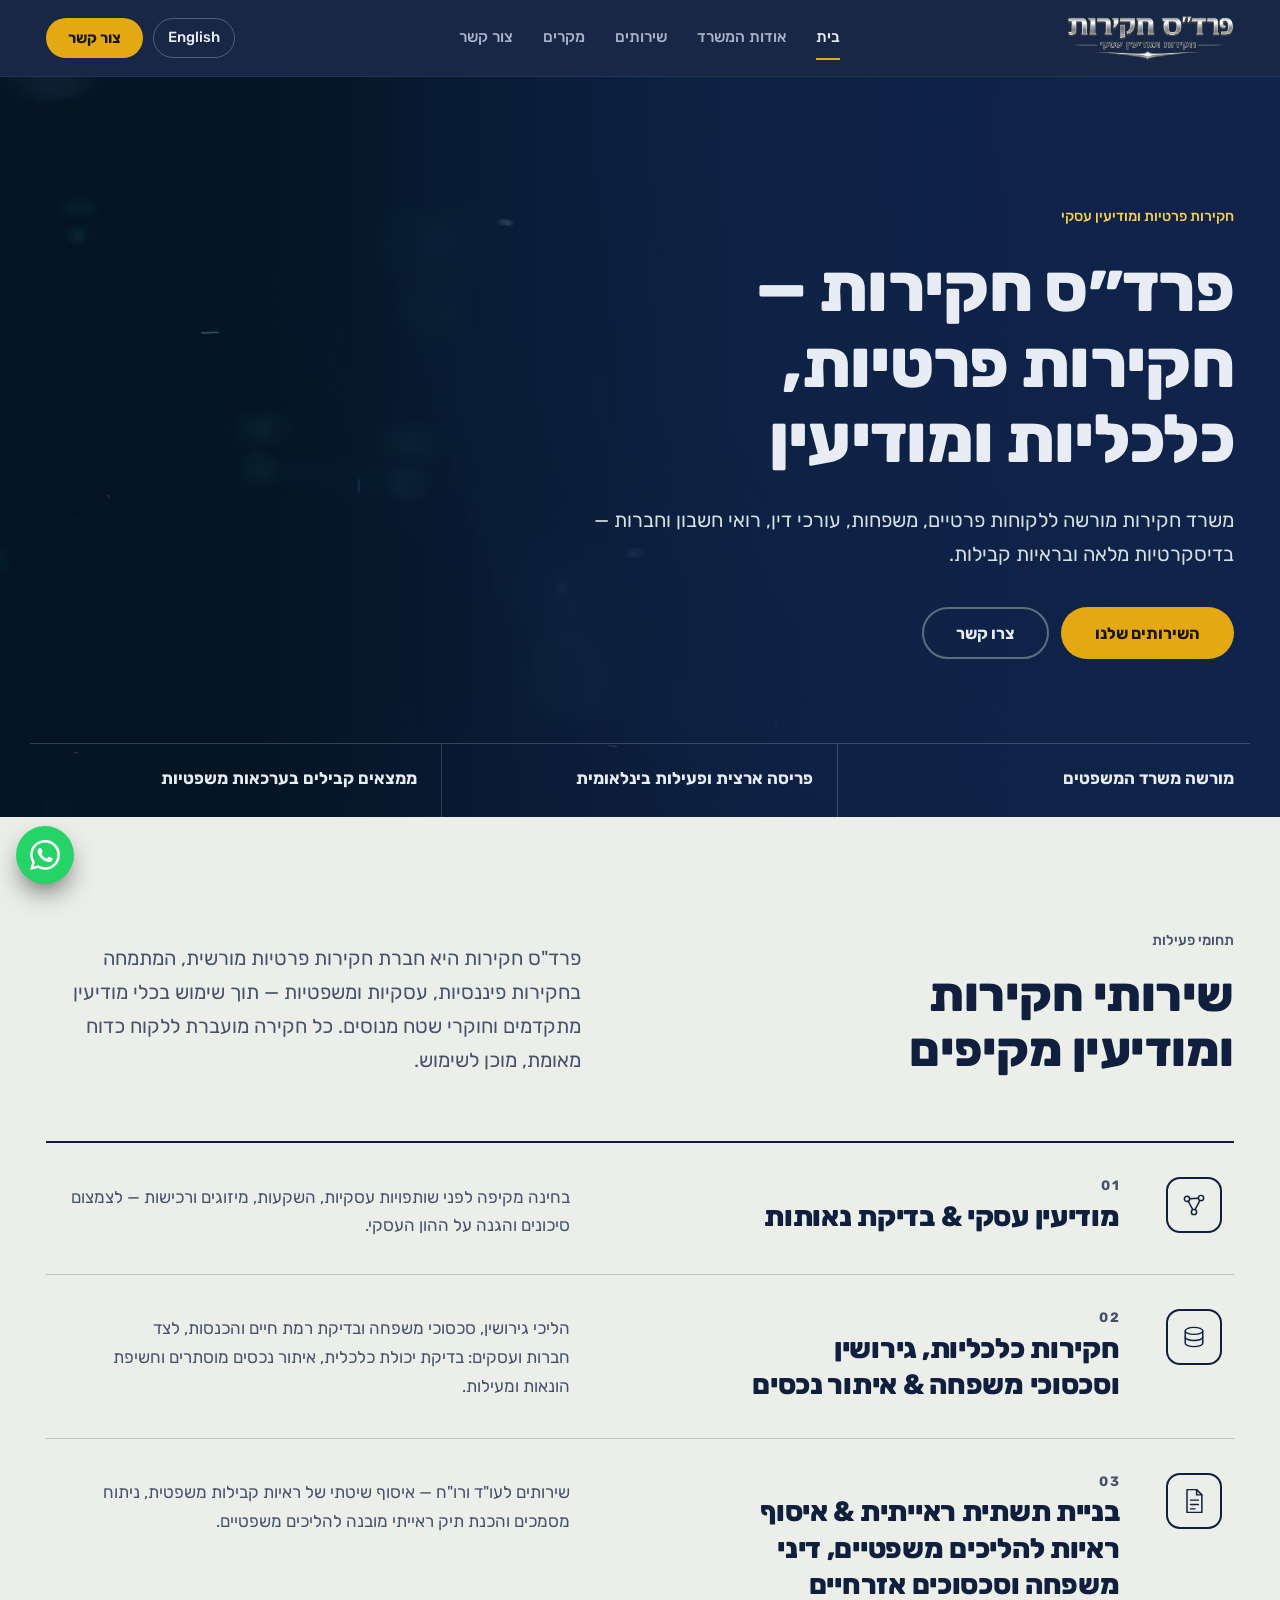
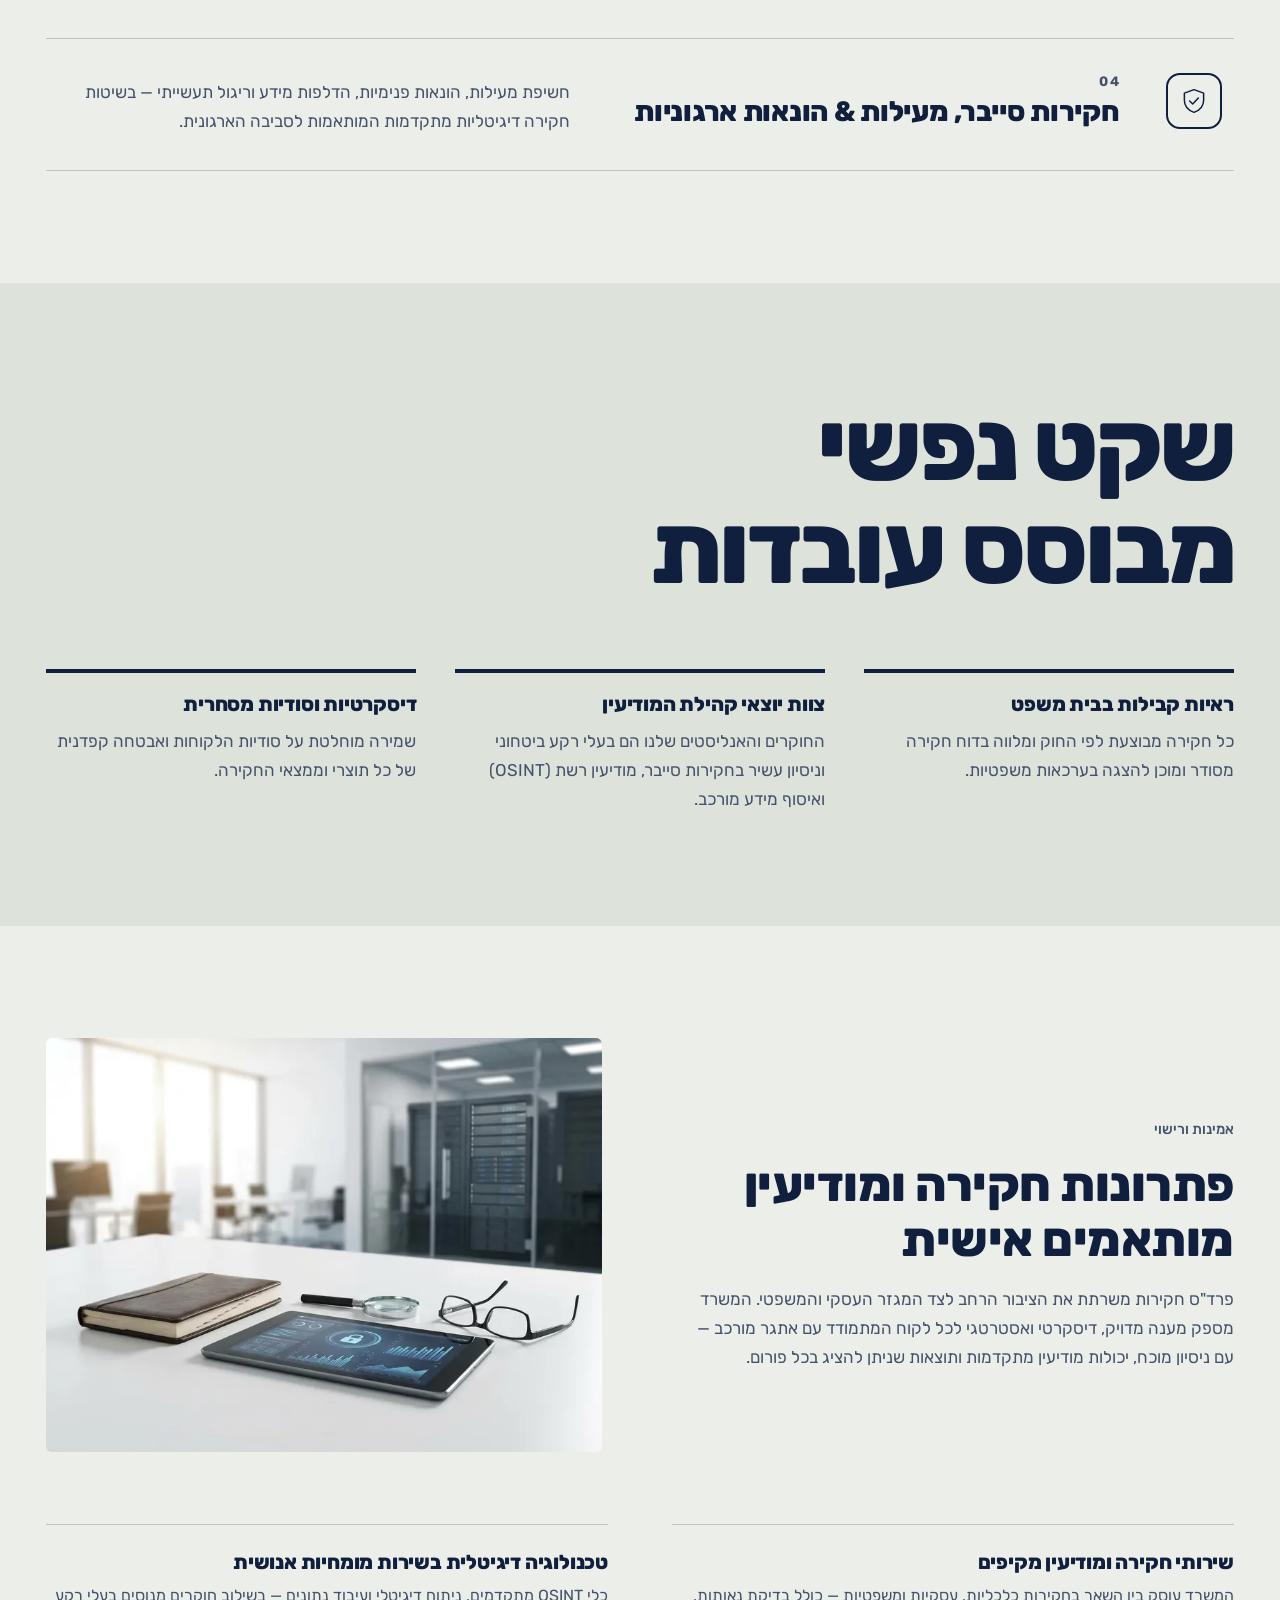
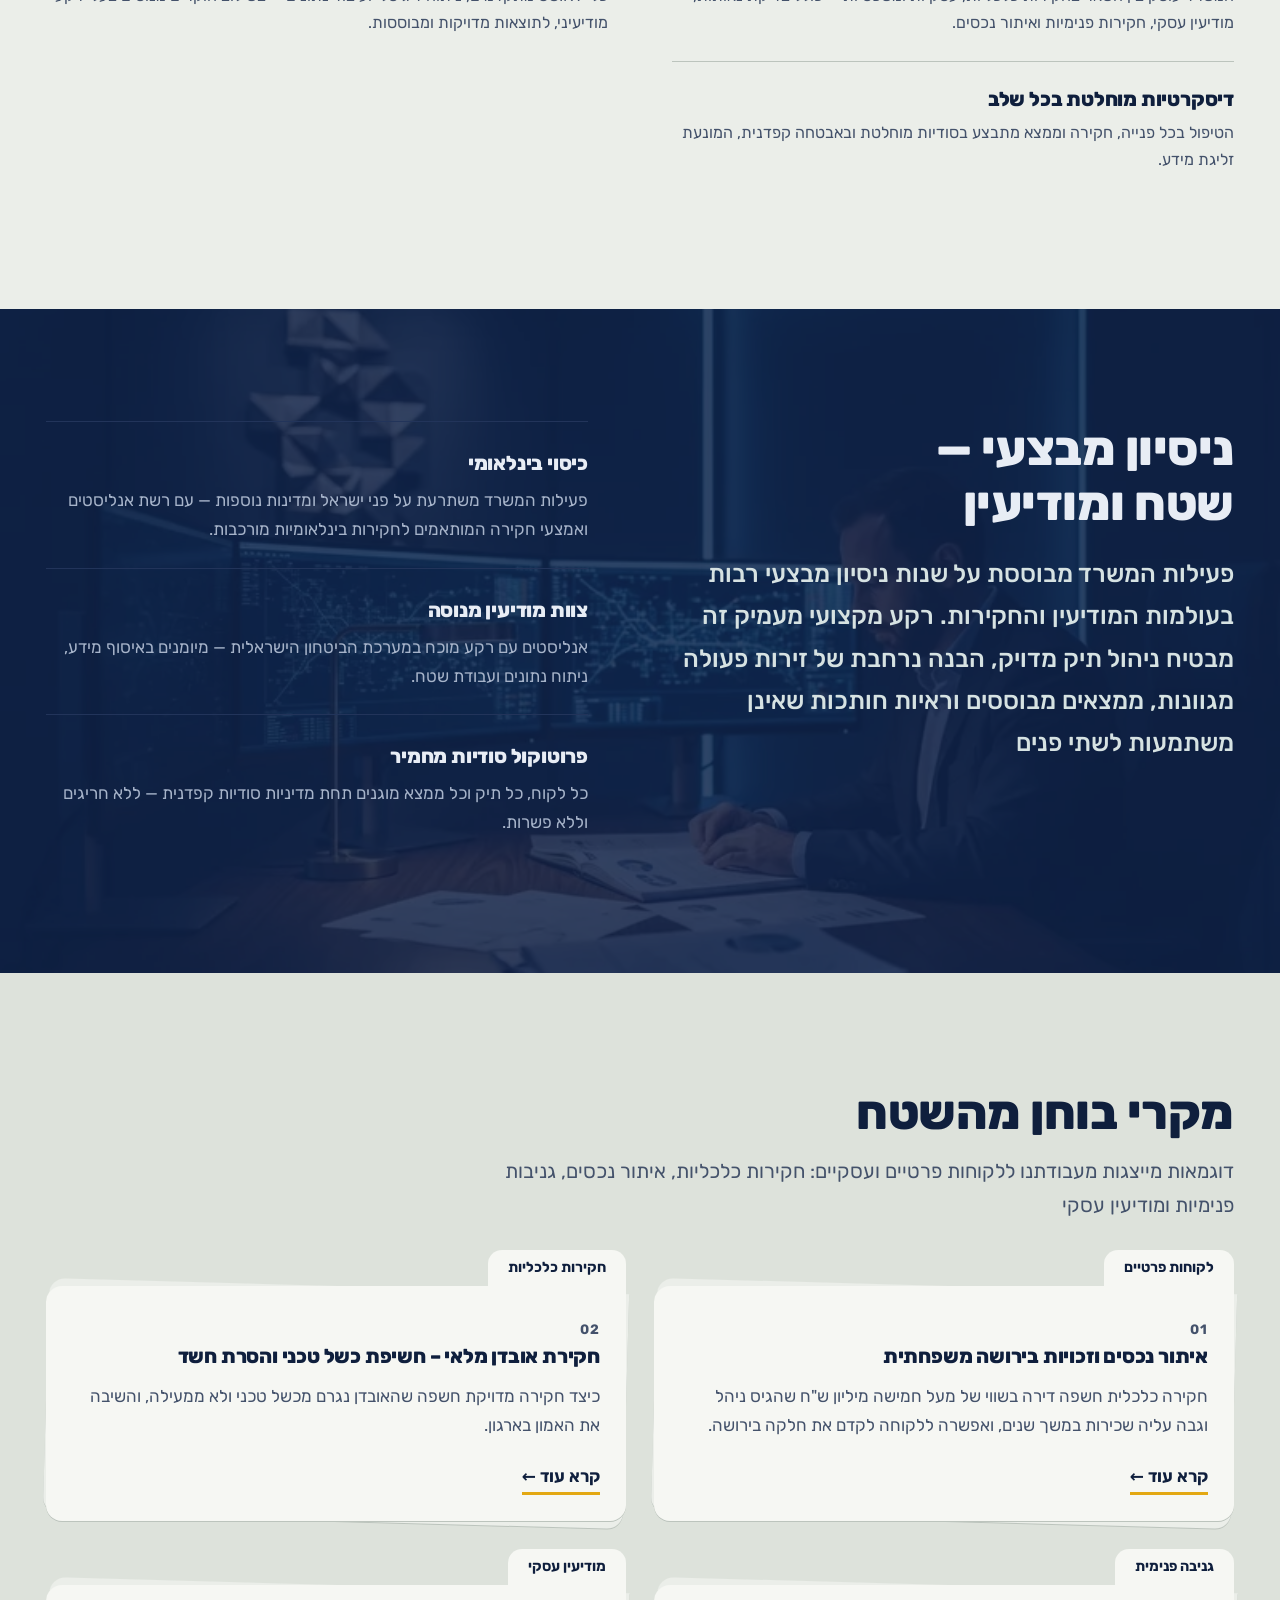
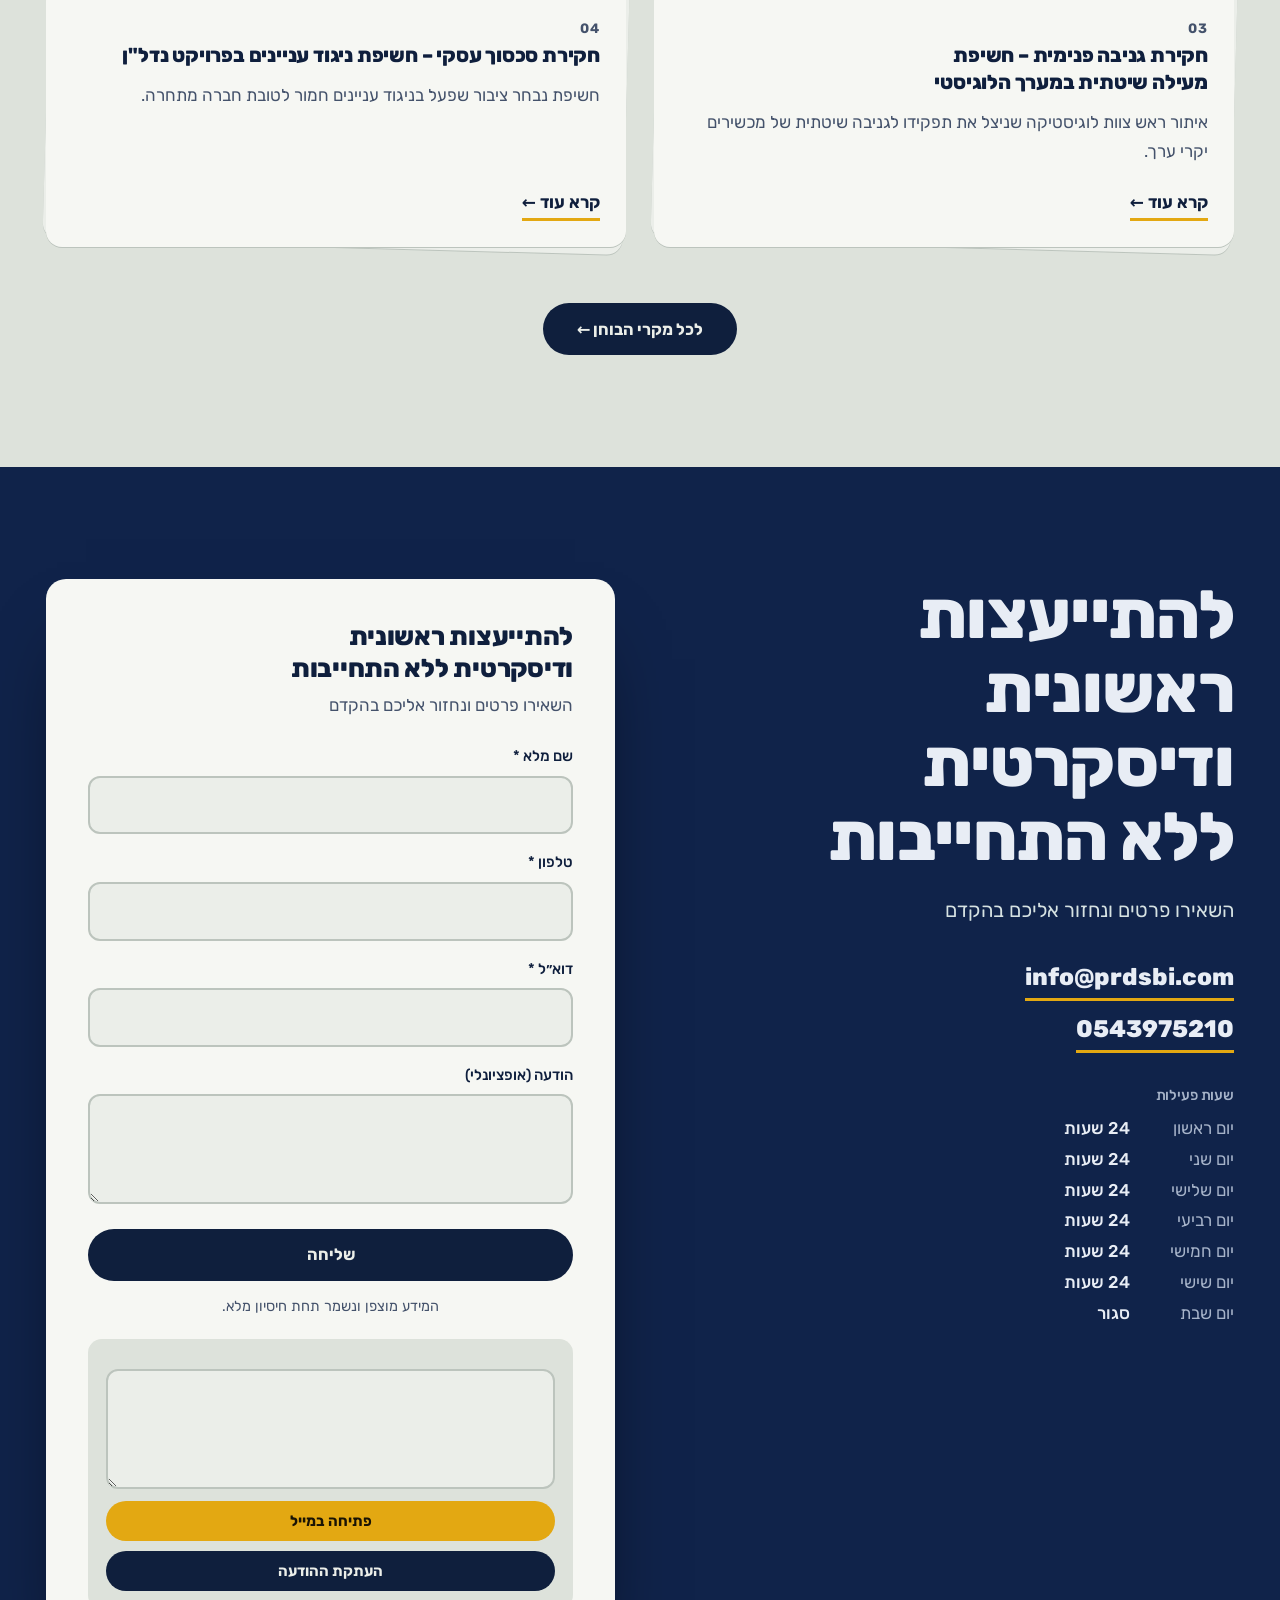
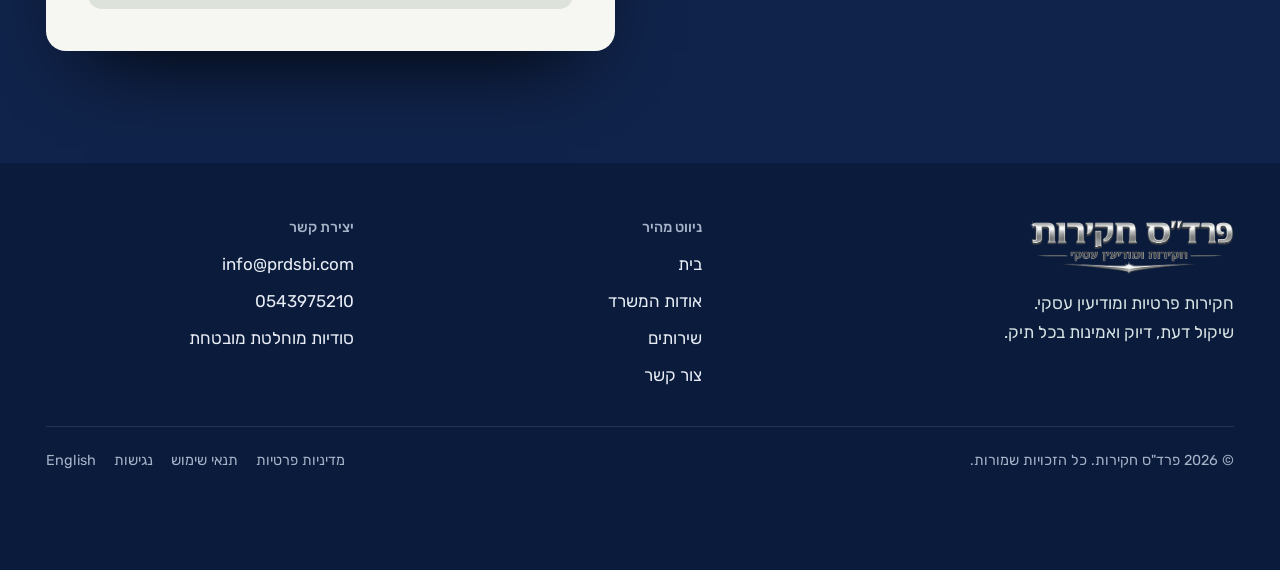
==== commit 433d688b: "Hero video: start from the beginning and use the opening frame as poster Co-Authored-By: Claude Opus" ====
--- a/index.html
+++ b/index.html
@@ -365,7 +365,7 @@
 <!-- ============ HOME ============ -->
 <div data-view="home">
   <section class="hero">
-    <video class="hero-video" autoplay muted loop playsinline preload="auto" poster="/media/hero-poster.jpg" aria-hidden="true"><source src="/media/hero.mp4#t=4" type="video/mp4"></video>
+    <video class="hero-video" autoplay muted loop playsinline preload="auto" poster="/media/hero-poster.jpg" aria-hidden="true"><source src="/media/hero.mp4" type="video/mp4"></video>
     <div class="in">
       <div class="hero-copy">
         <small>חקירות פרטיות ומודיעין עסקי</small>
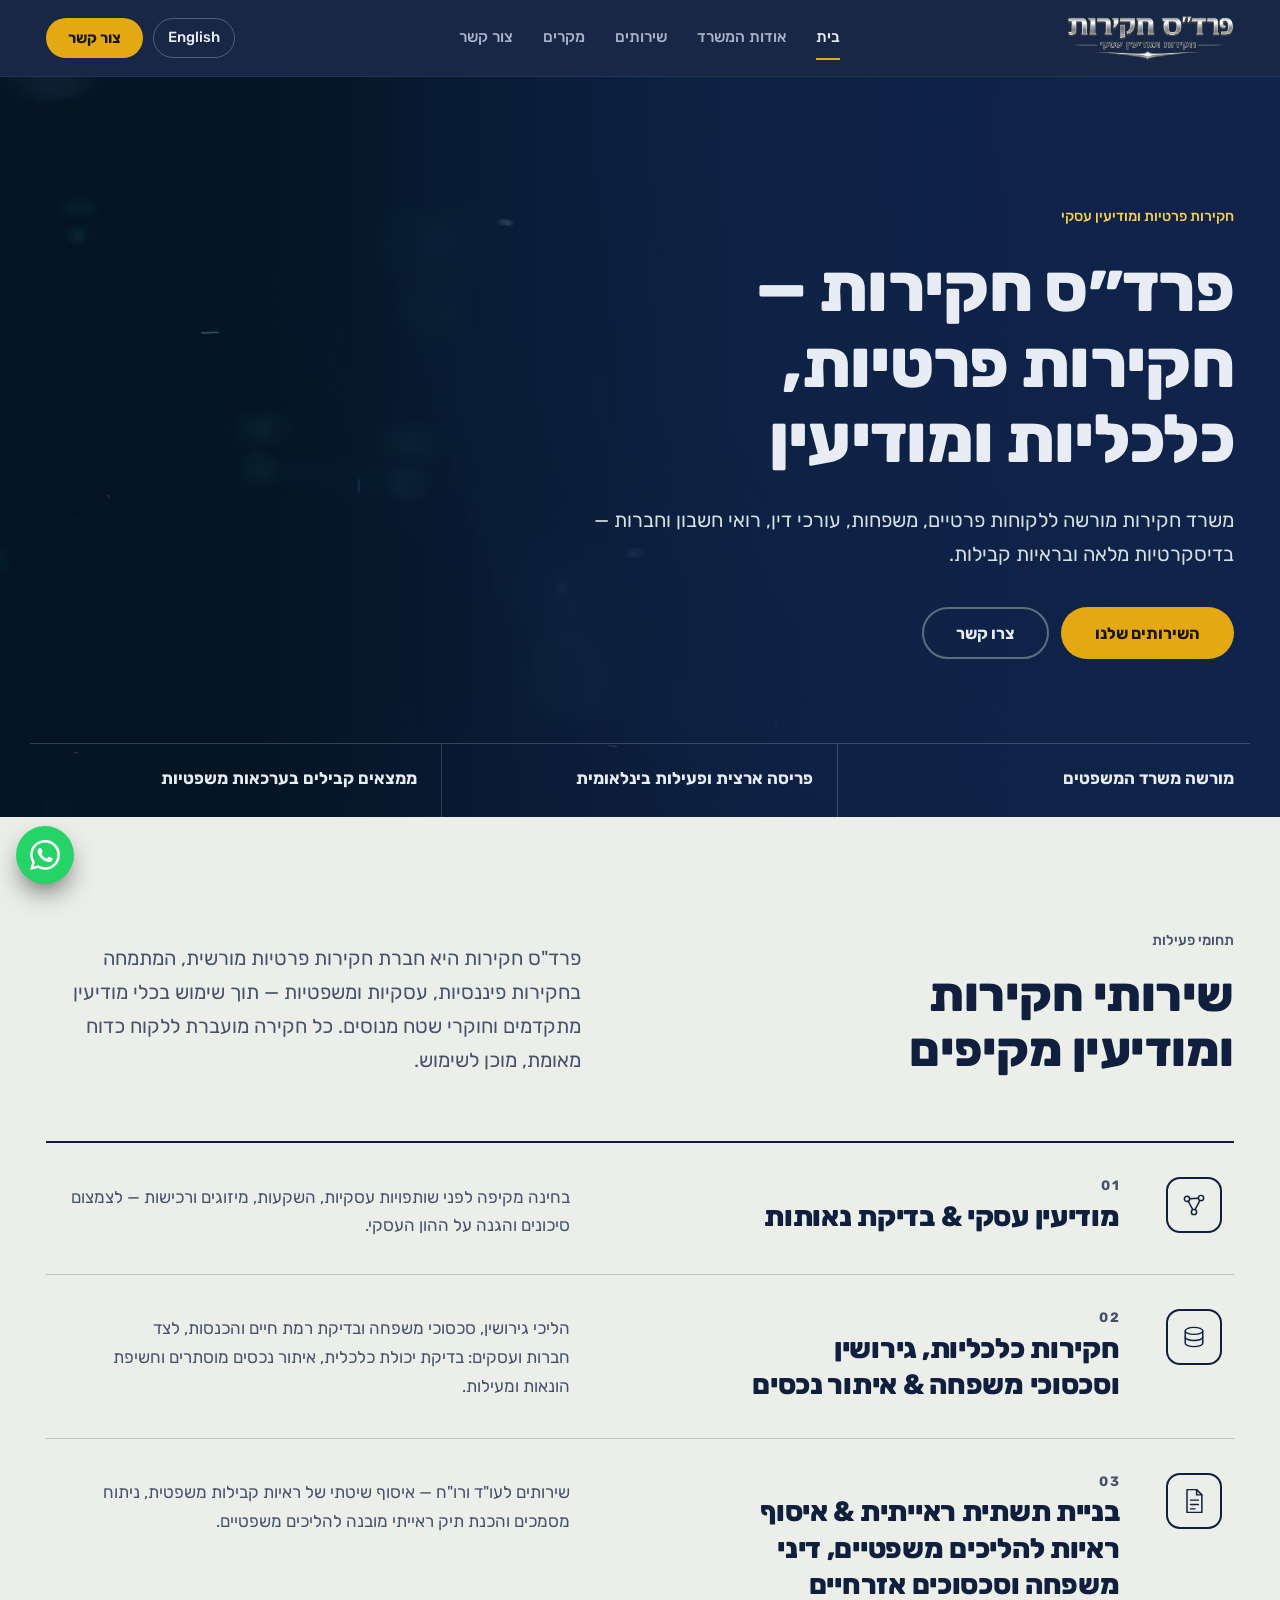
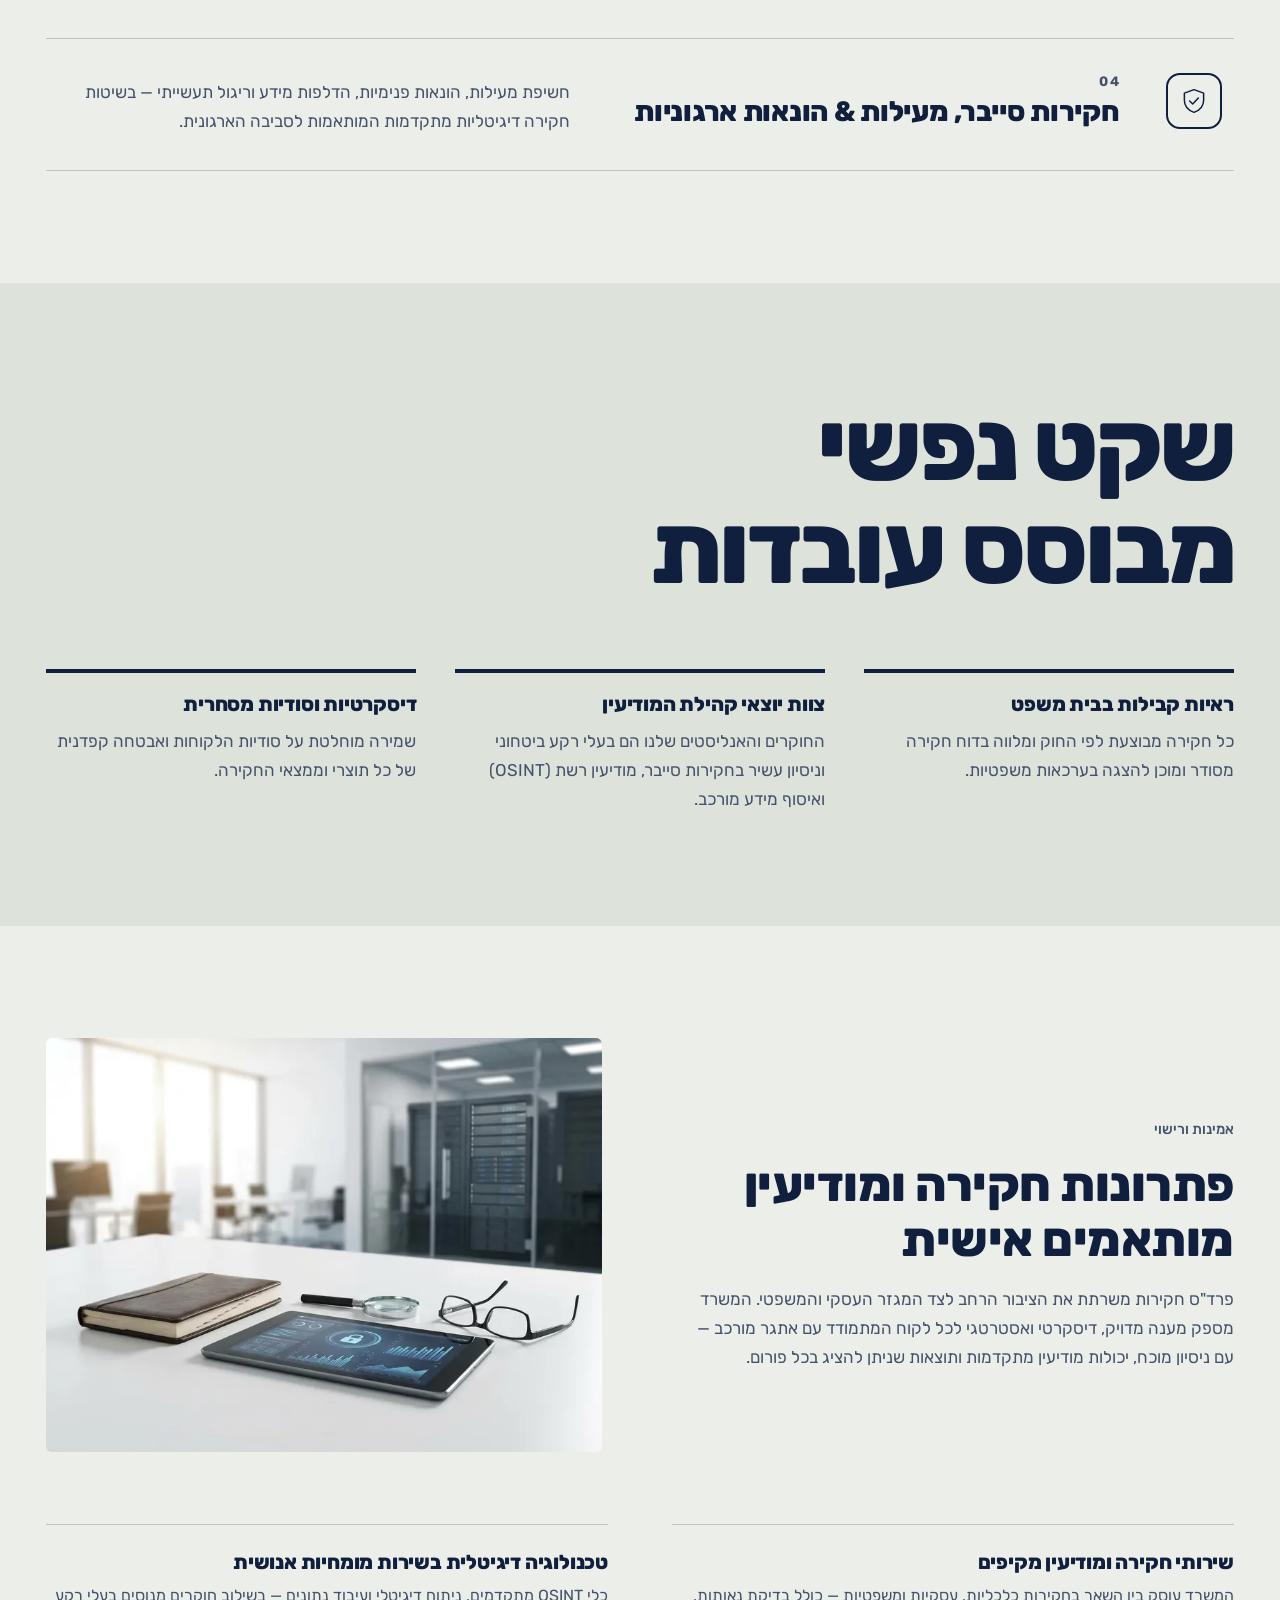
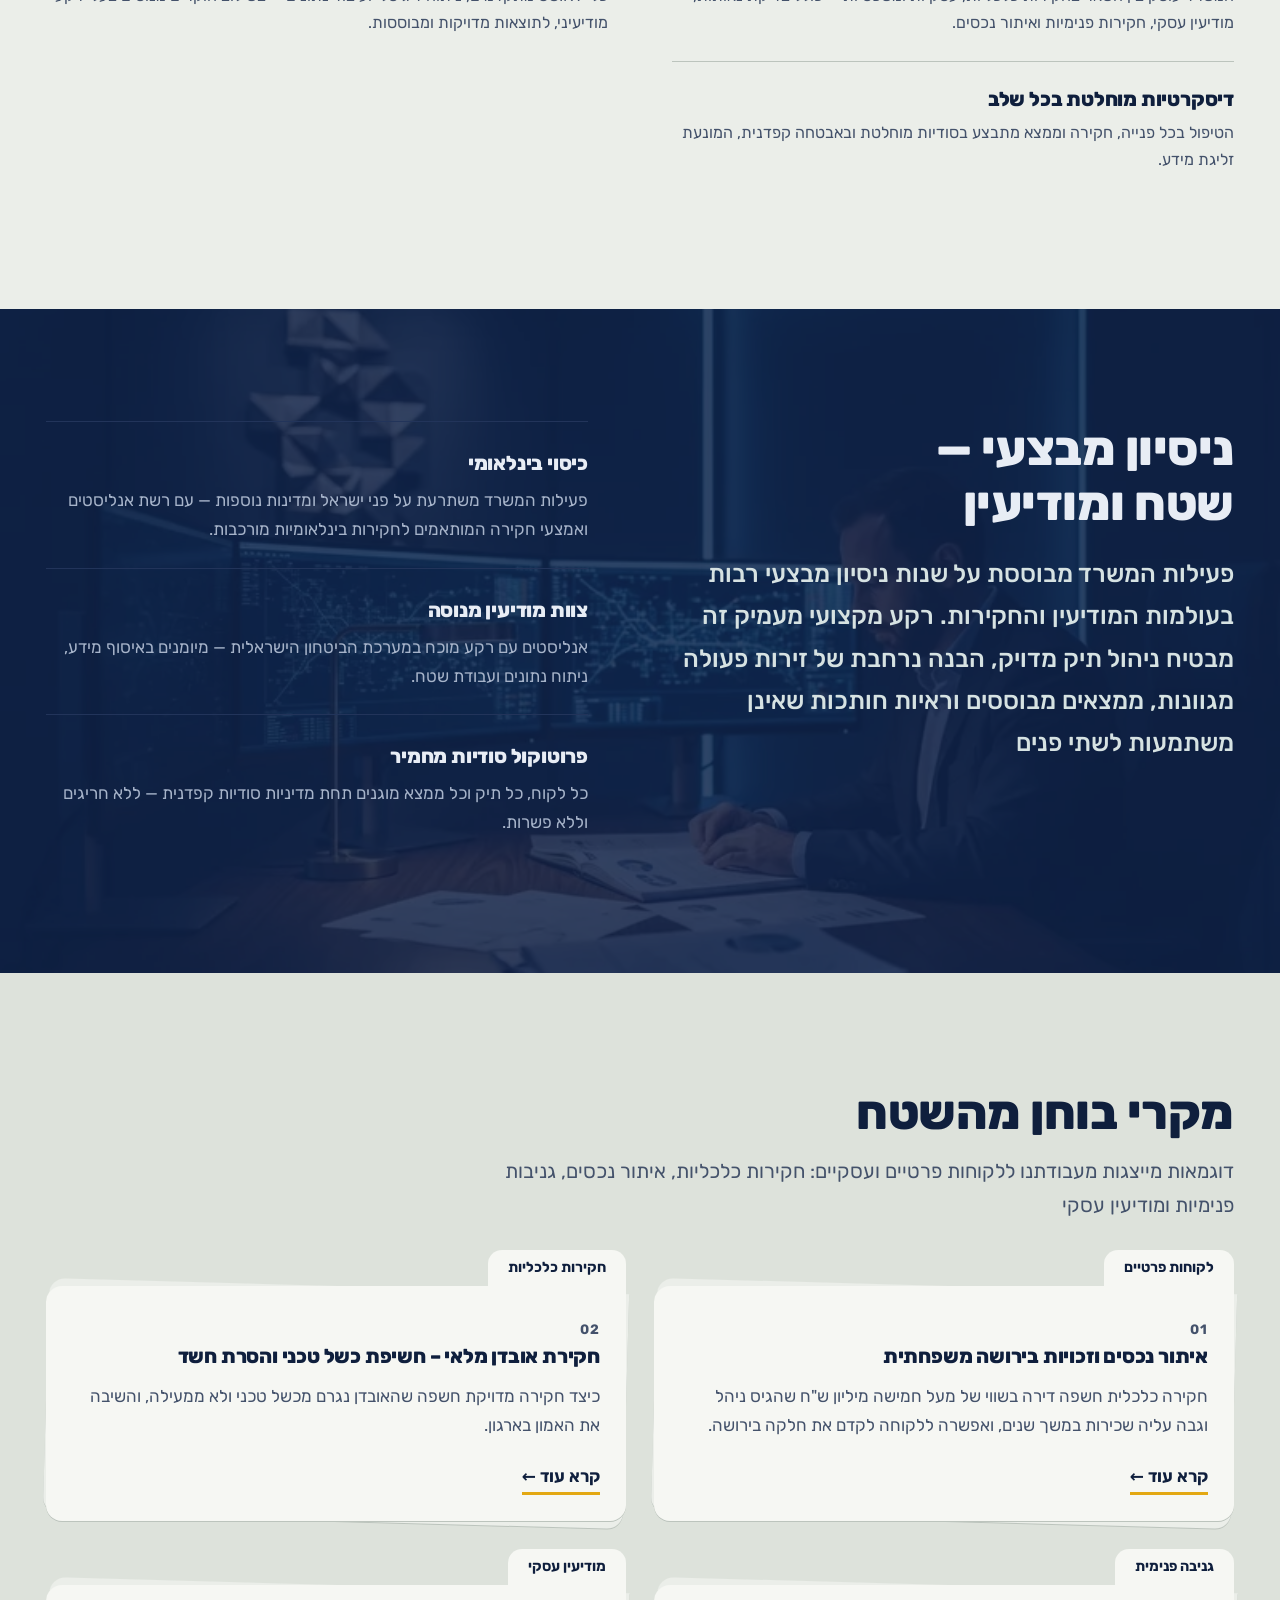
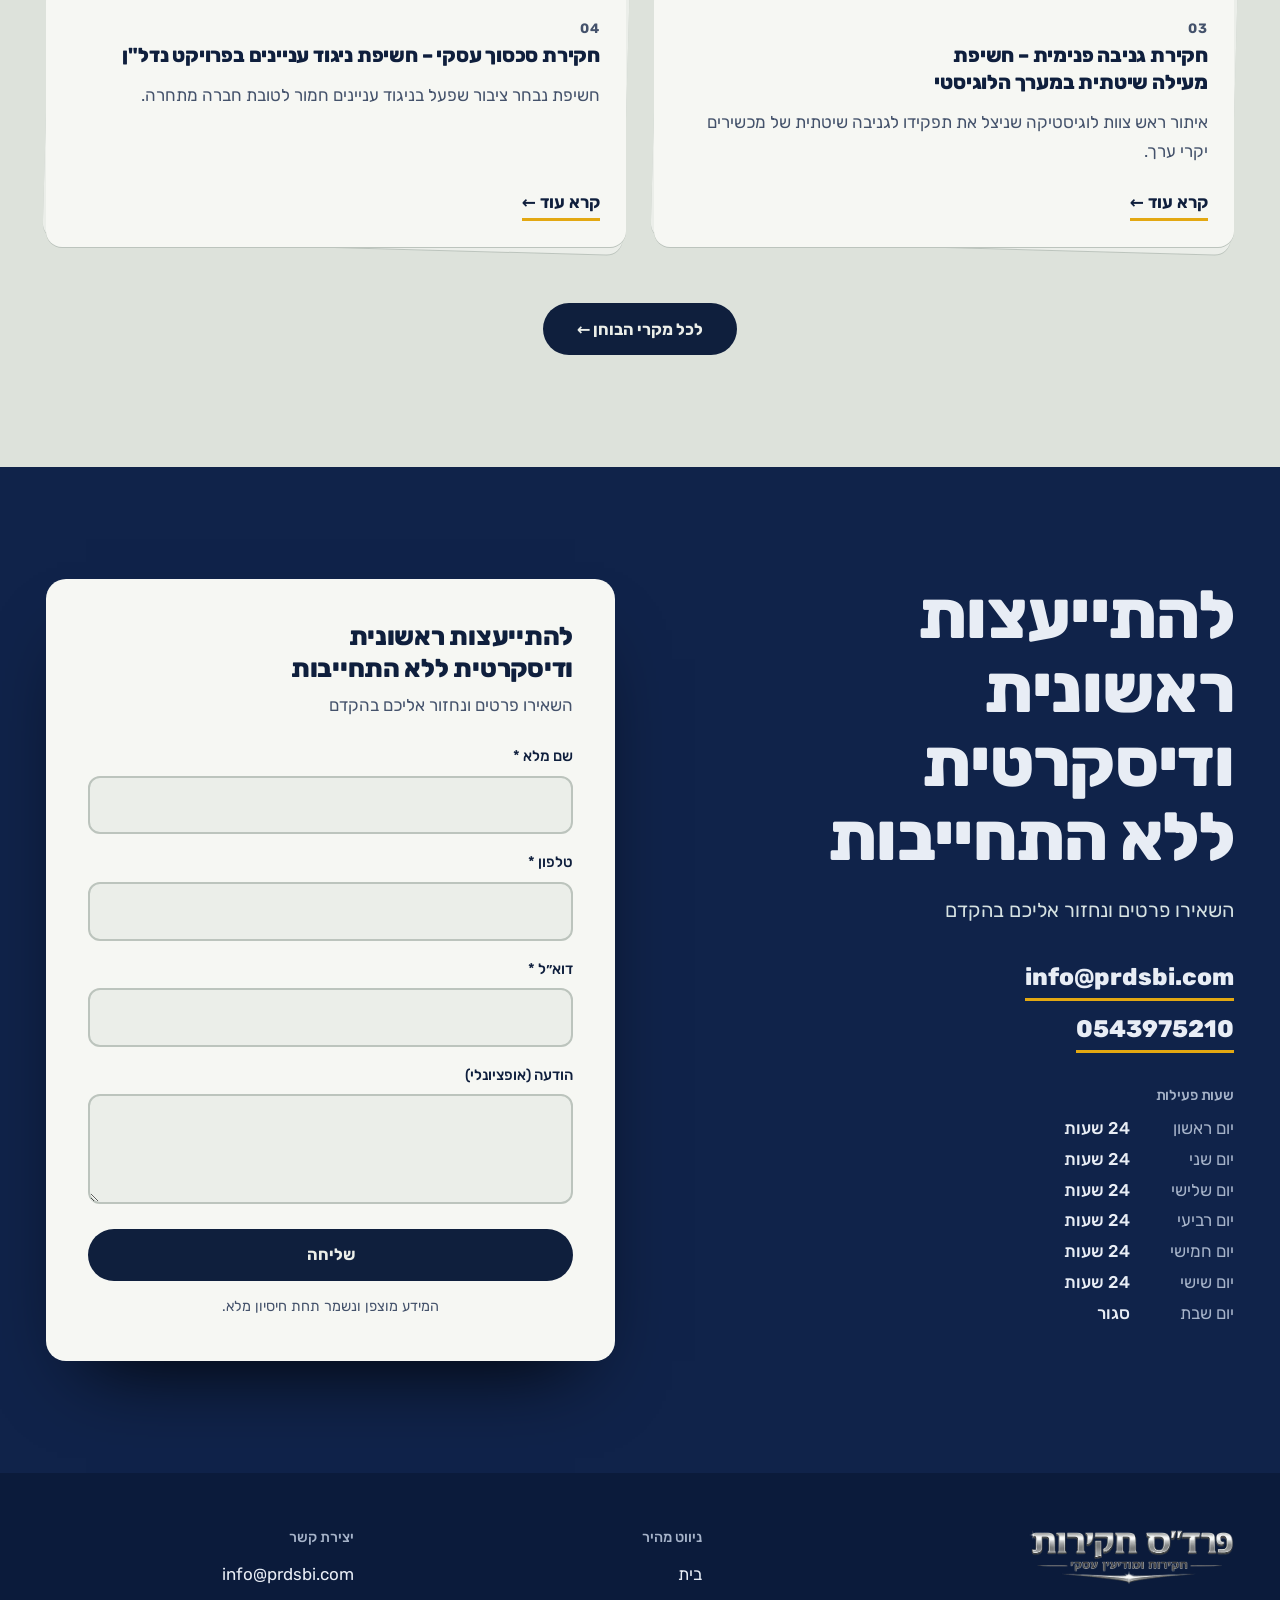
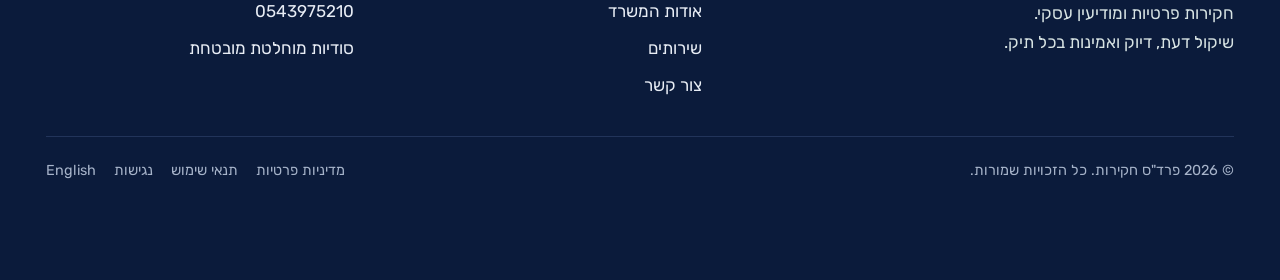
==== commit 8ac55642: "Send contact form inquiries to info@prdsbi.com Both forms (home and contact page, HE + EN) now post " ====
--- a/index.html
+++ b/index.html
@@ -337,6 +337,13 @@
 [dir=ltr] .hero-video{transform:scaleX(-1)}
 @media (prefers-reduced-motion: reduce){.hero-video{display:none}}
 
+/* form status + spam trap */
+.hp{position:absolute;inset-inline-start:-9999px;width:1px;height:1px;opacity:0}
+.form-status{margin-top:16px;padding:14px 16px;border-radius:12px;font-weight:500;font-size:.97rem}
+.form-status.ok{background:#e3f4ea;color:#14532d}
+.form-status.err{background:#fde8e8;color:#7f1d1d}
+button[disabled]{opacity:.7;cursor:progress}
+
 </style>
 </head>
 <body>
@@ -500,13 +507,10 @@
         <input id="h-email" name="email" type="email" required autocomplete="email" dir="ltr">
         <label for="h-msg">הודעה (אופציונלי)</label>
         <textarea id="h-msg" name="message"></textarea>
+        <input class="hp" type="text" name="_honey" tabindex="-1" autocomplete="off" aria-hidden="true">
         <button class="btn btn-ink" type="submit">שליחה</button>
         <p class="secure">המידע מוצפן ונשמר תחת חיסיון מלא.</p>
-        <div class="sent" hidden>
-          <p class="sent-note"></p>
-          <textarea class="sent-text" readonly aria-label="נוסח ההודעה"></textarea>
-          <div class="row2"><a class="btn btn-tape btn-sm sent-mail" href="mailto:info@prdsbi.com">פתיחה במייל</a><button class="btn btn-ink btn-sm sent-copy" type="button">העתקת ההודעה</button></div>
-        </div>
+        <p class="form-status" role="status" aria-live="polite" hidden></p>
       </form>
     </div>
   </section>
@@ -802,12 +806,9 @@
         <label for="c-msg">פרטי הפנייה</label>
         <textarea id="c-msg" name="message"></textarea>
         <label class="consent"><input id="c-consent" type="checkbox" required><span>קראתי ואני מסכים/ה ל<a href="#terms">תנאי השימוש</a> ול<a href="#privacy">מדיניות הפרטיות</a></span></label>
+        <input class="hp" type="text" name="_honey" tabindex="-1" autocomplete="off" aria-hidden="true">
         <button class="btn btn-ink" type="submit">שלח פנייה</button>
-        <div class="sent" hidden>
-          <p class="sent-note"></p>
-          <textarea class="sent-text" readonly aria-label="נוסח ההודעה"></textarea>
-          <div class="row2"><a class="btn btn-tape btn-sm sent-mail" href="mailto:info@prdsbi.com">פתיחה במייל</a><button class="btn btn-ink btn-sm sent-copy" type="button">העתקת ההודעה</button></div>
-        </div>
+        <p class="form-status" role="status" aria-live="polite" hidden></p>
       </form>
       <div>
         <img src="[data-uri]" alt="שולחן ישיבות במשרד" width="438" height="600" loading="lazy" style="border-radius:6px;margin-bottom:28px;max-height:340px;width:100%;object-fit:cover">
@@ -946,15 +947,15 @@
   var T=EN?{
     site:'Pardes Investigations',
     views:{home:'Private Investigations & Business Intelligence',about:'About the Firm',services:'Services',cases:'Case Studies',contact:'Contact Us',privacy:'Privacy Policy',terms:'Terms of Use',accessibility:'Accessibility Statement'},
-    name:'Name',phone:'Phone',email:'Email',subject:'Website inquiry',
-    note:'Your message has not been sent yet. Open it in your email app, or copy it and send it to info@prdsbi.com.',
-    copied:'Copied'
+    name:'Name',phone:'Phone',email:'Email',msg:'Message',subject:'Website inquiry',
+    sending:'Sending…',ok:'Thank you! Your inquiry has been received and we will get back to you shortly.',
+    fail:'Sending failed. Please call us on +972-54-397-5210 or write to info@prdsbi.com.'
   }:{
     site:'פרד"ס חקירות',
     views:{home:'חקירות פרטיות ומודיעין עסקי',about:'אודות המשרד',services:'שירותים',cases:'מקרי בוחן',contact:'צור קשר',privacy:'מדיניות פרטיות',terms:'תנאי שימוש',accessibility:'הצהרת נגישות'},
-    name:'שם',phone:'טלפון',email:'דוא״ל',subject:'פנייה מהאתר',
-    note:'ההודעה עדיין לא נשלחה. פתחו אותה במייל, או העתיקו ושלחו אל info@prdsbi.com.',
-    copied:'הועתק'
+    name:'שם',phone:'טלפון',email:'דוא״ל',msg:'הודעה',subject:'פנייה מהאתר',
+    sending:'שולח…',ok:'תודה! הפנייה התקבלה ונחזור אליכם בהקדם.',
+    fail:'השליחה לא הצליחה. אפשר להתקשר אלינו למספר ⁦054-397-5210⁩ או לכתוב ל-info@prdsbi.com.'
   };
   var VIEWS=['home','about','services','cases','contact','privacy','terms','accessibility'];
   var menu=document.getElementById('menu'),burger=document.getElementById('burger');
@@ -984,24 +985,25 @@
     burger.setAttribute('aria-expanded',open?'true':'false');
   });
 
-  /* forms */
+  /* forms: sent to info@prdsbi.com through FormSubmit (formsubmit.co) */
+  var FORM_URL='https://formsubmit.co/ajax/info@prdsbi.com';
   var forms=document.querySelectorAll('.lead-form');
   Array.prototype.forEach.call(forms,function(form){
-    var sent=form.querySelector('.sent'),txt=form.querySelector('.sent-text'),copyBtn=form.querySelector('.sent-copy');
+    var status=form.querySelector('.form-status'),btn=form.querySelector('button[type=submit]'),label=btn.textContent;
+    function show(msg,kind){status.textContent=msg;status.className='form-status '+kind;status.hidden=false;}
     form.addEventListener('submit',function(e){
       e.preventDefault();
       if(!form.reportValidity()){return;}
       var g=function(n){var el=form.querySelector('[name="'+n+'"]');return el?el.value.trim():'';};
-      var body=T.name+': '+g('name')+'\n'+T.phone+': '+g('phone')+'\n'+T.email+': '+g('email')+(g('message')?'\n\n'+g('message'):'');
-      txt.value=body;
-      form.querySelector('.sent-note').textContent=T.note;
-      form.querySelector('.sent-mail').href='mailto:info@prdsbi.com?subject='+encodeURIComponent(T.subject)+'&body='+encodeURIComponent(body);
-      sent.hidden=false;
-    });
-    copyBtn.addEventListener('click',function(){
-      var done=function(){copyBtn.textContent=T.copied;};
-      var fb=function(){txt.focus();txt.select();};
-      try{navigator.clipboard.writeText(txt.value).then(done,fb);}catch(err){fb();}
+      if(g('_honey')){return;}
+      var data={};data[T.name]=g('name');data[T.phone]=g('phone');data[T.email]=g('email');data[T.msg]=g('message');
+      data._subject=T.subject+' — '+g('name');data._replyto=g('email');data._template='table';data._captcha='false';
+      btn.disabled=true;btn.textContent=T.sending;status.hidden=true;
+      fetch(FORM_URL,{method:'POST',headers:{'Content-Type':'application/json','Accept':'application/json'},body:JSON.stringify(data)})
+        .then(function(r){return r.json().then(function(j){if(!r.ok||String(j.success)!=='true'){throw new Error(j.message||r.status);}});})
+        .then(function(){form.reset();show(T.ok,'ok');})
+        .catch(function(){show(T.fail,'err');})
+        .then(function(){btn.disabled=false;btn.textContent=label;});
     });
   });
 })();
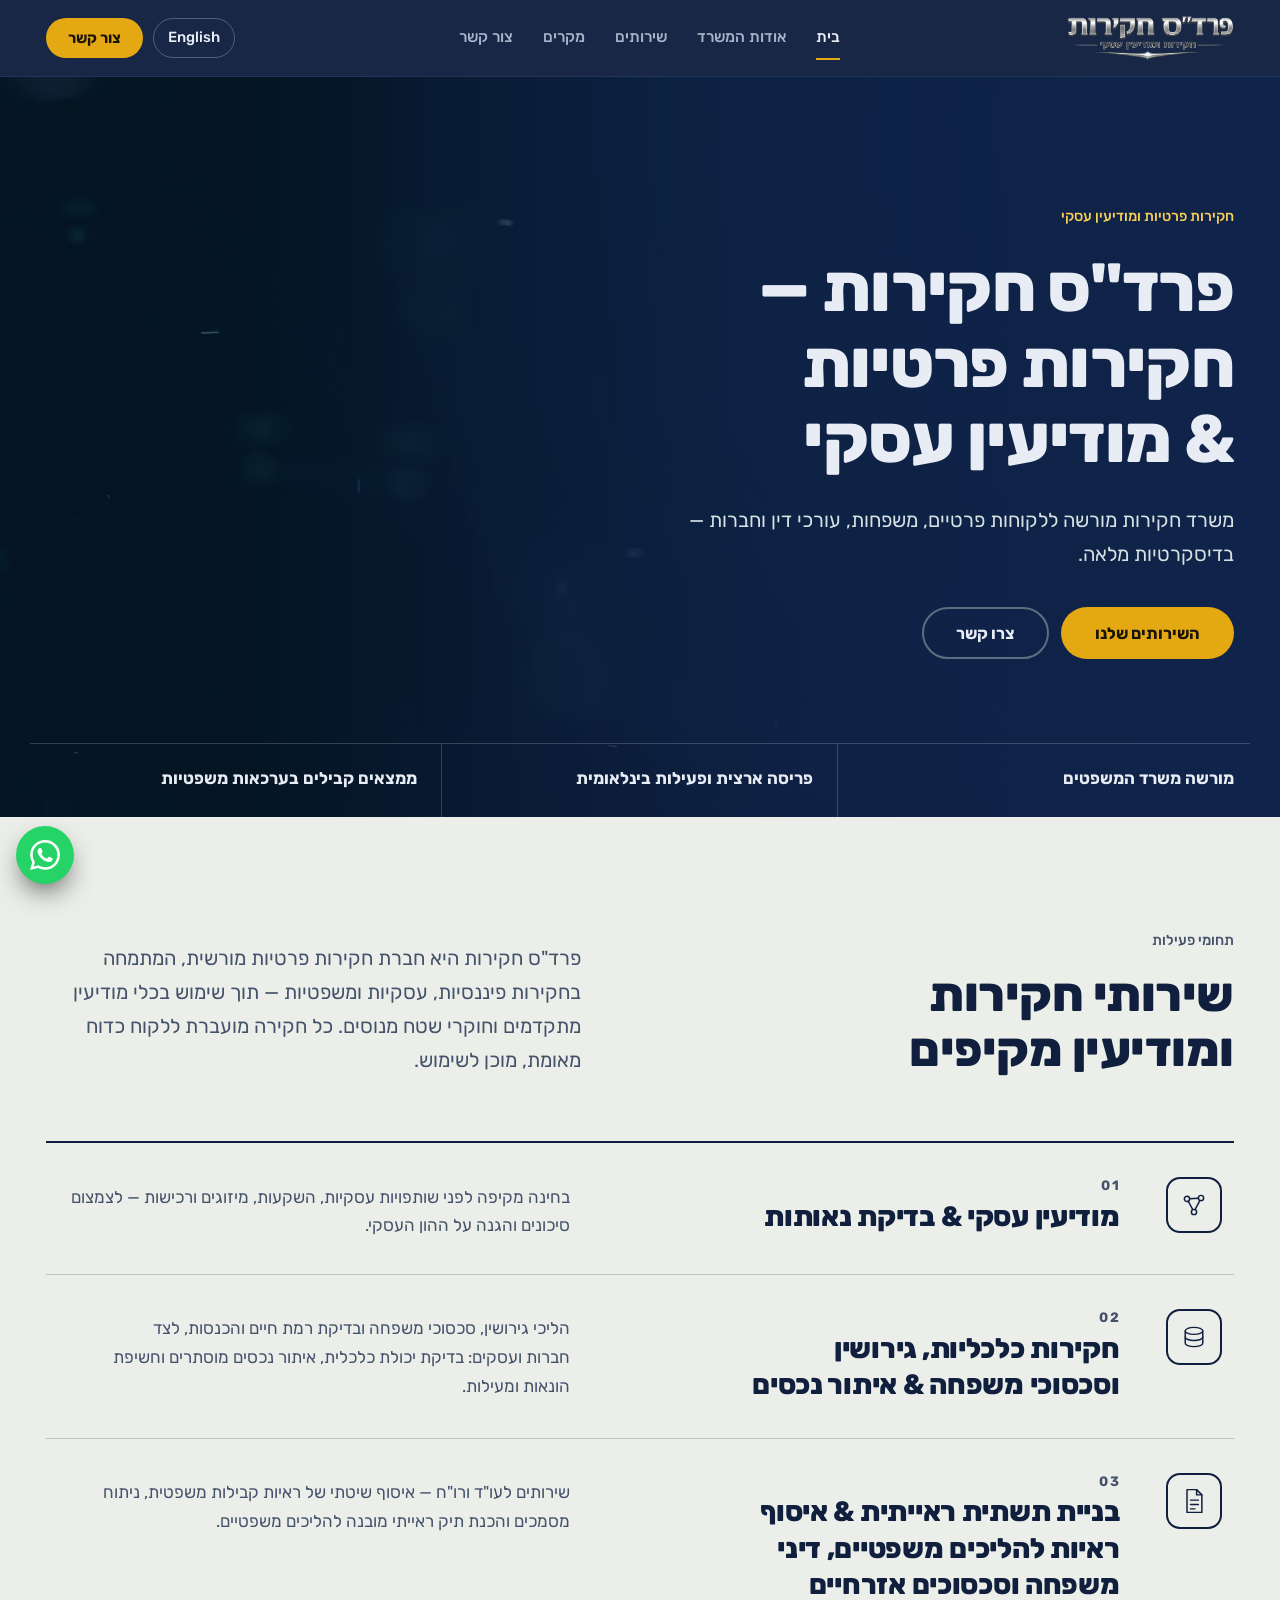
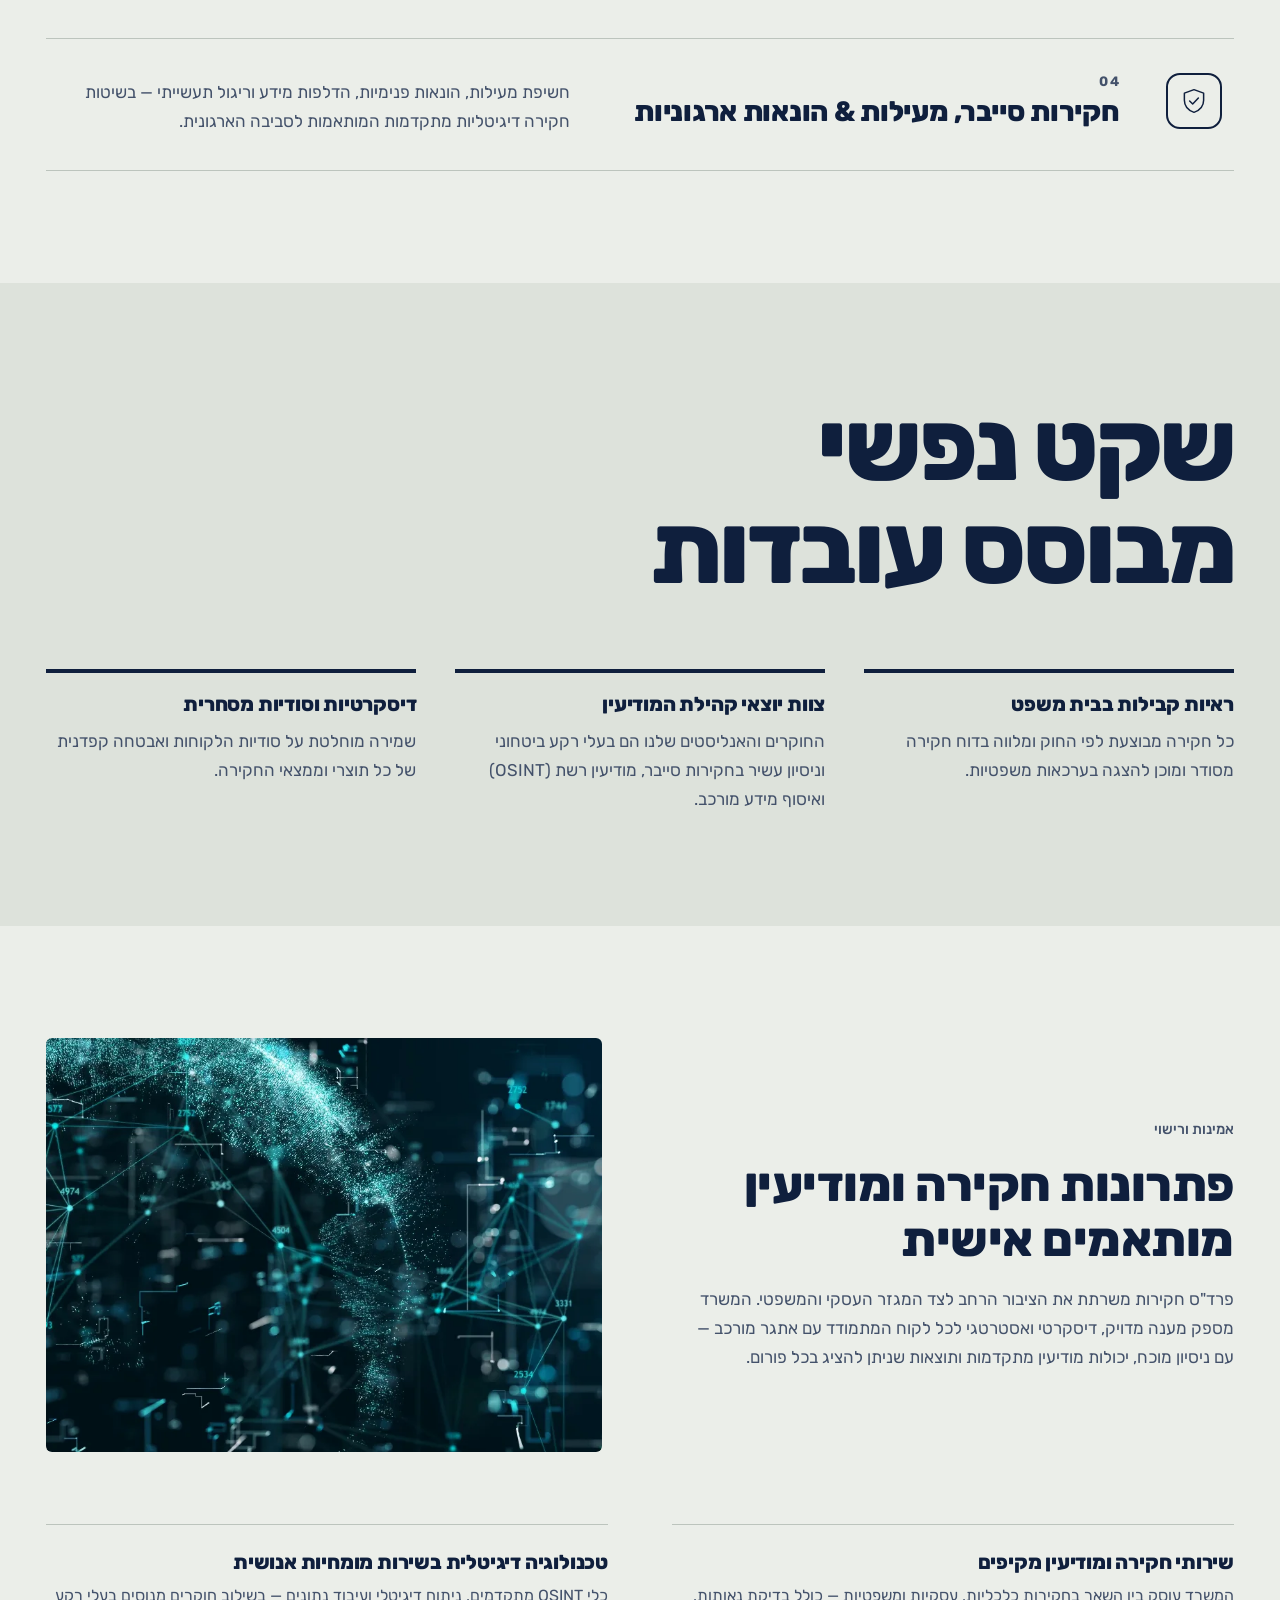
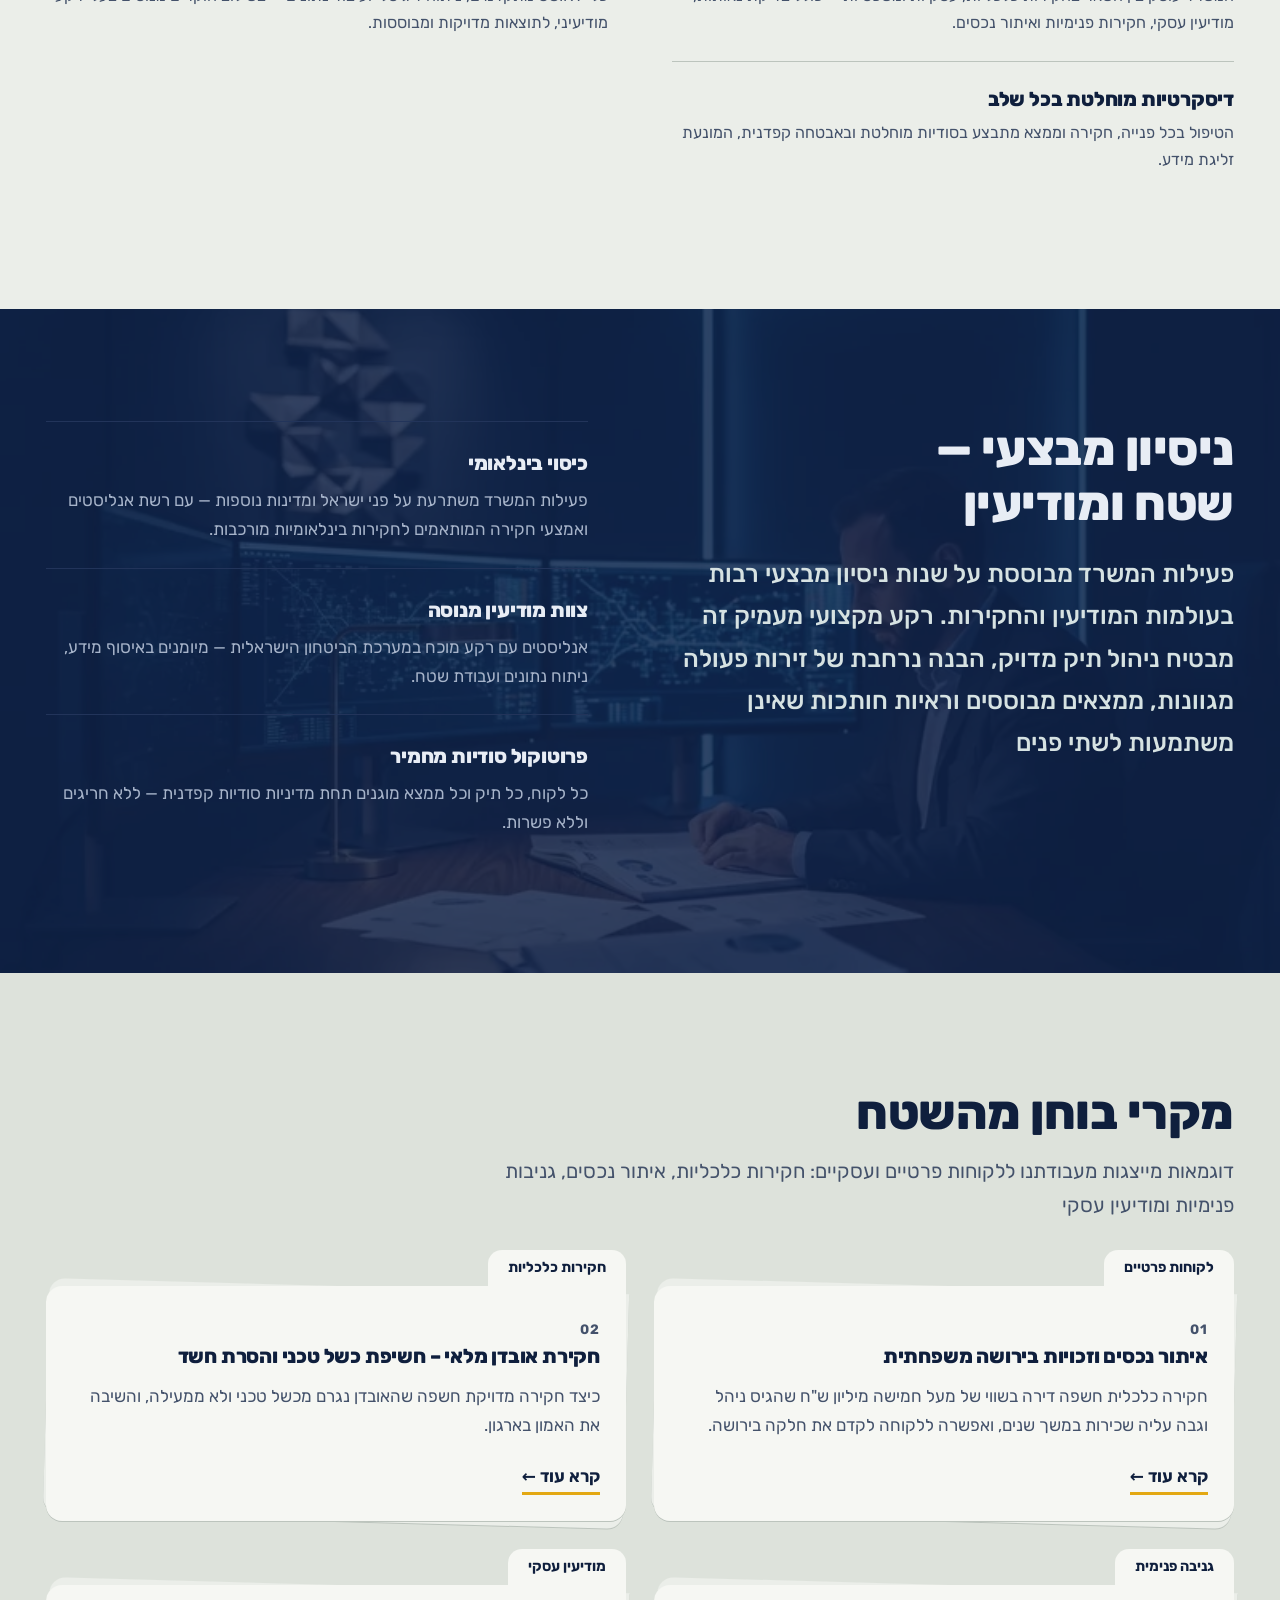
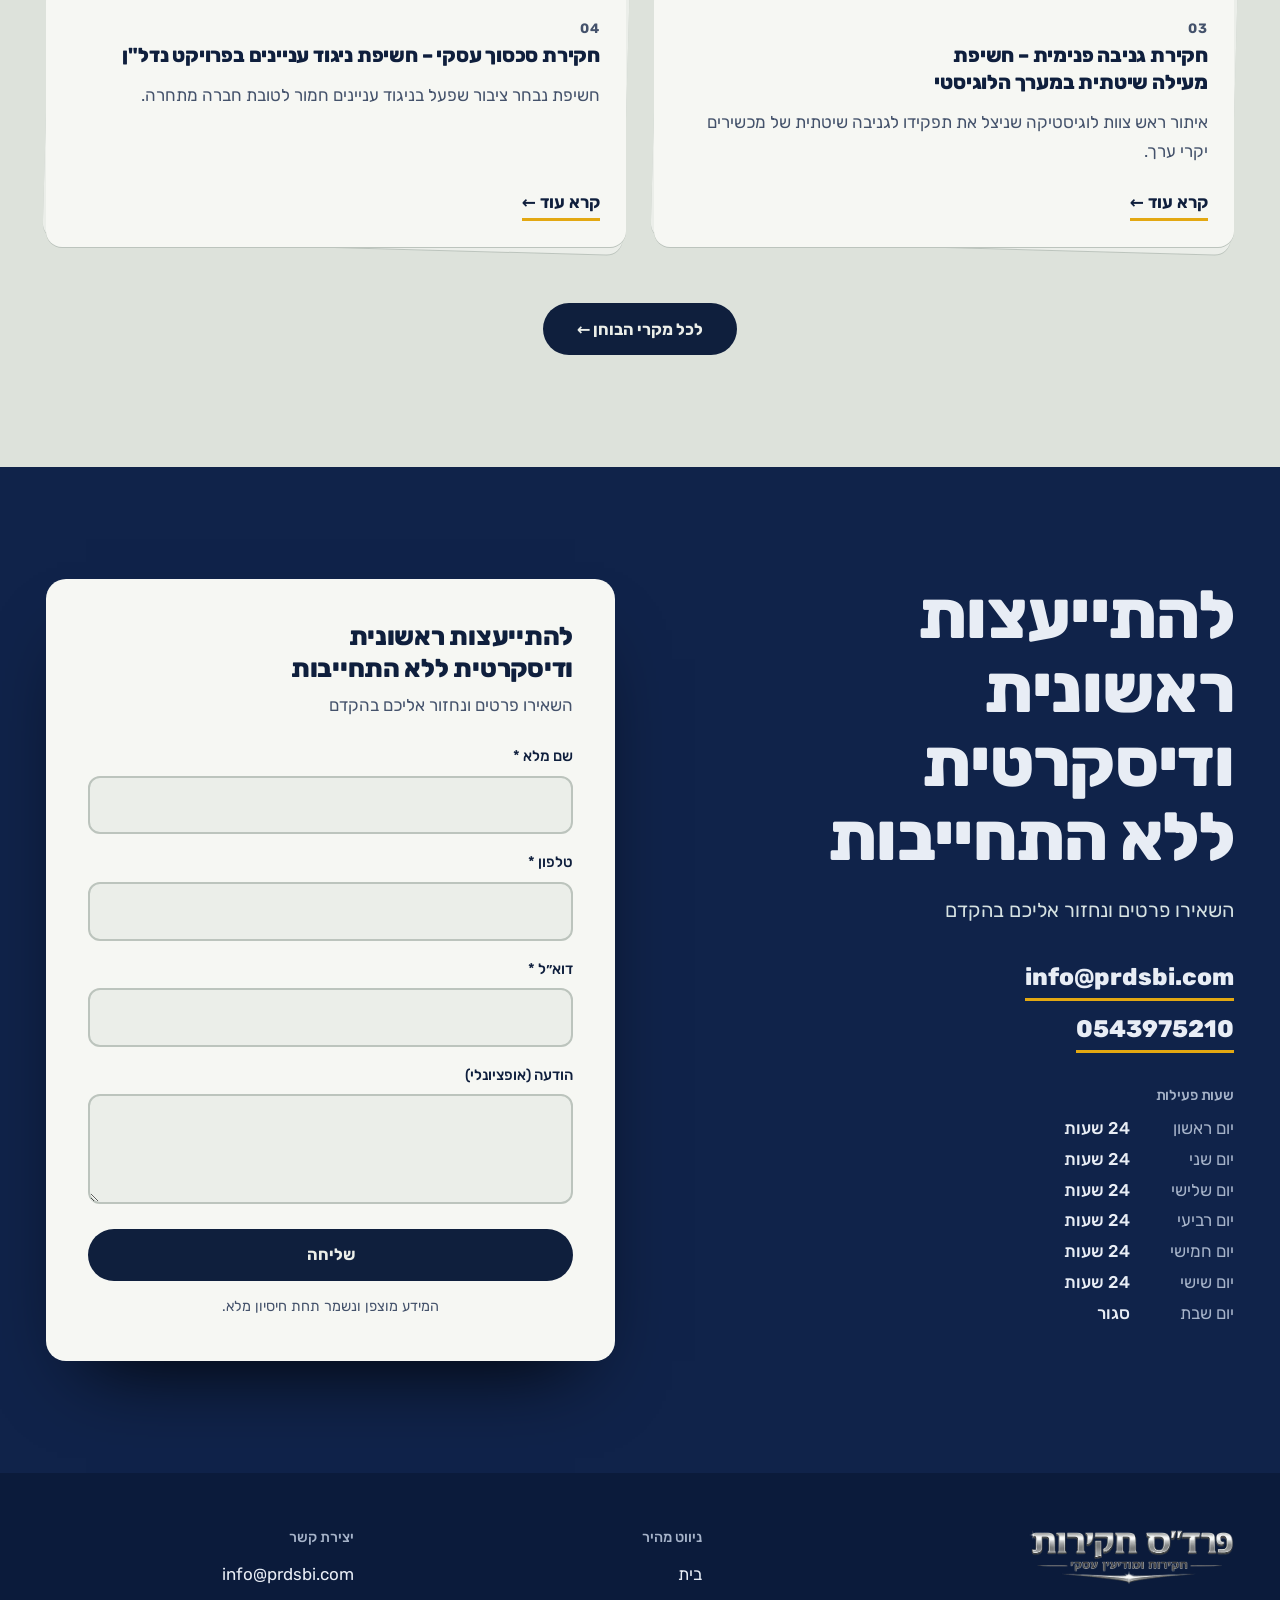
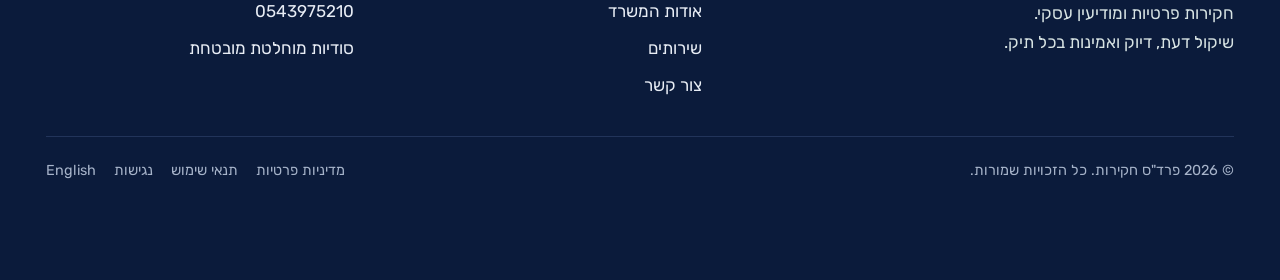
==== commit ad244bde: "Restore hero title, trim subtitle, replace detective-style photos - Hero title back to "Private Inve" ====
--- a/index.html
+++ b/index.html
@@ -376,8 +376,8 @@
     <div class="in">
       <div class="hero-copy">
         <small>חקירות פרטיות ומודיעין עסקי</small>
-        <h1>פרד״ס חקירות — חקירות פרטיות, כלכליות ומודיעין</h1>
-        <p class="lead">משרד חקירות מורשה ללקוחות פרטיים, משפחות, עורכי דין, רואי חשבון וחברות — בדיסקרטיות מלאה ובראיות קבילות.</p>
+        <h1>פרד"ס חקירות — חקירות פרטיות &amp; מודיעין עסקי</h1>
+        <p class="lead">משרד חקירות מורשה ללקוחות פרטיים, משפחות, עורכי דין וחברות — בדיסקרטיות מלאה.</p>
         <div class="cta">
           <a class="btn btn-tape" href="#services">השירותים שלנו</a>
           <a class="btn btn-line" href="#contact">צרו קשר</a>
@@ -440,7 +440,7 @@
           <h2 class="h2">פתרונות חקירה ומודיעין מותאמים אישית</h2>
           <p style="margin-top:18px">פרד"ס חקירות משרתת את הציבור הרחב לצד המגזר העסקי והמשפטי. המשרד מספק מענה מדויק, דיסקרטי ואסטרטגי לכל לקוח המתמודד עם אתגר מורכב — עם ניסיון מוכח, יכולות מודיעין מתקדמות ותוצאות שניתן להציג בכל פורום.</p>
         </div>
-        <img src="[data-uri]" alt="משרד חקירות מקצועי — פרד״ס חקירות" width="800" height="597" loading="lazy">
+        <img src="[data-uri]" alt="רשת מידע ומודיעין דיגיטלית" width="800" height="597" loading="lazy">
       </div>
       <div class="pairs">
         <div><h3>שירותי חקירה ומודיעין מקיפים</h3><p>המשרד עוסק בין השאר בחקירות כלכליות, עסקיות ומשפטיות — כולל בדיקת נאותות, מודיעין עסקי, חקירות פנימיות ואיתור נכסים.</p></div>
@@ -535,7 +535,7 @@
       <p class="muted-label" style="font-size:1rem;margin:0 0 8px">ללקוחות פרטיים, עורכי דין ומגזר עסקי</p>
       <p class="lede" style="margin-bottom:48px">חקירות פרטיות ומודיעין עסקי.<br>שיקול דעת, דיוק ואמינות בכל תיק.</p>
       <div class="split">
-        <img src="[data-uri]" alt="שולחן עבודה במשרד חקירות" width="448" height="600" loading="lazy">
+        <img src="[data-uri]